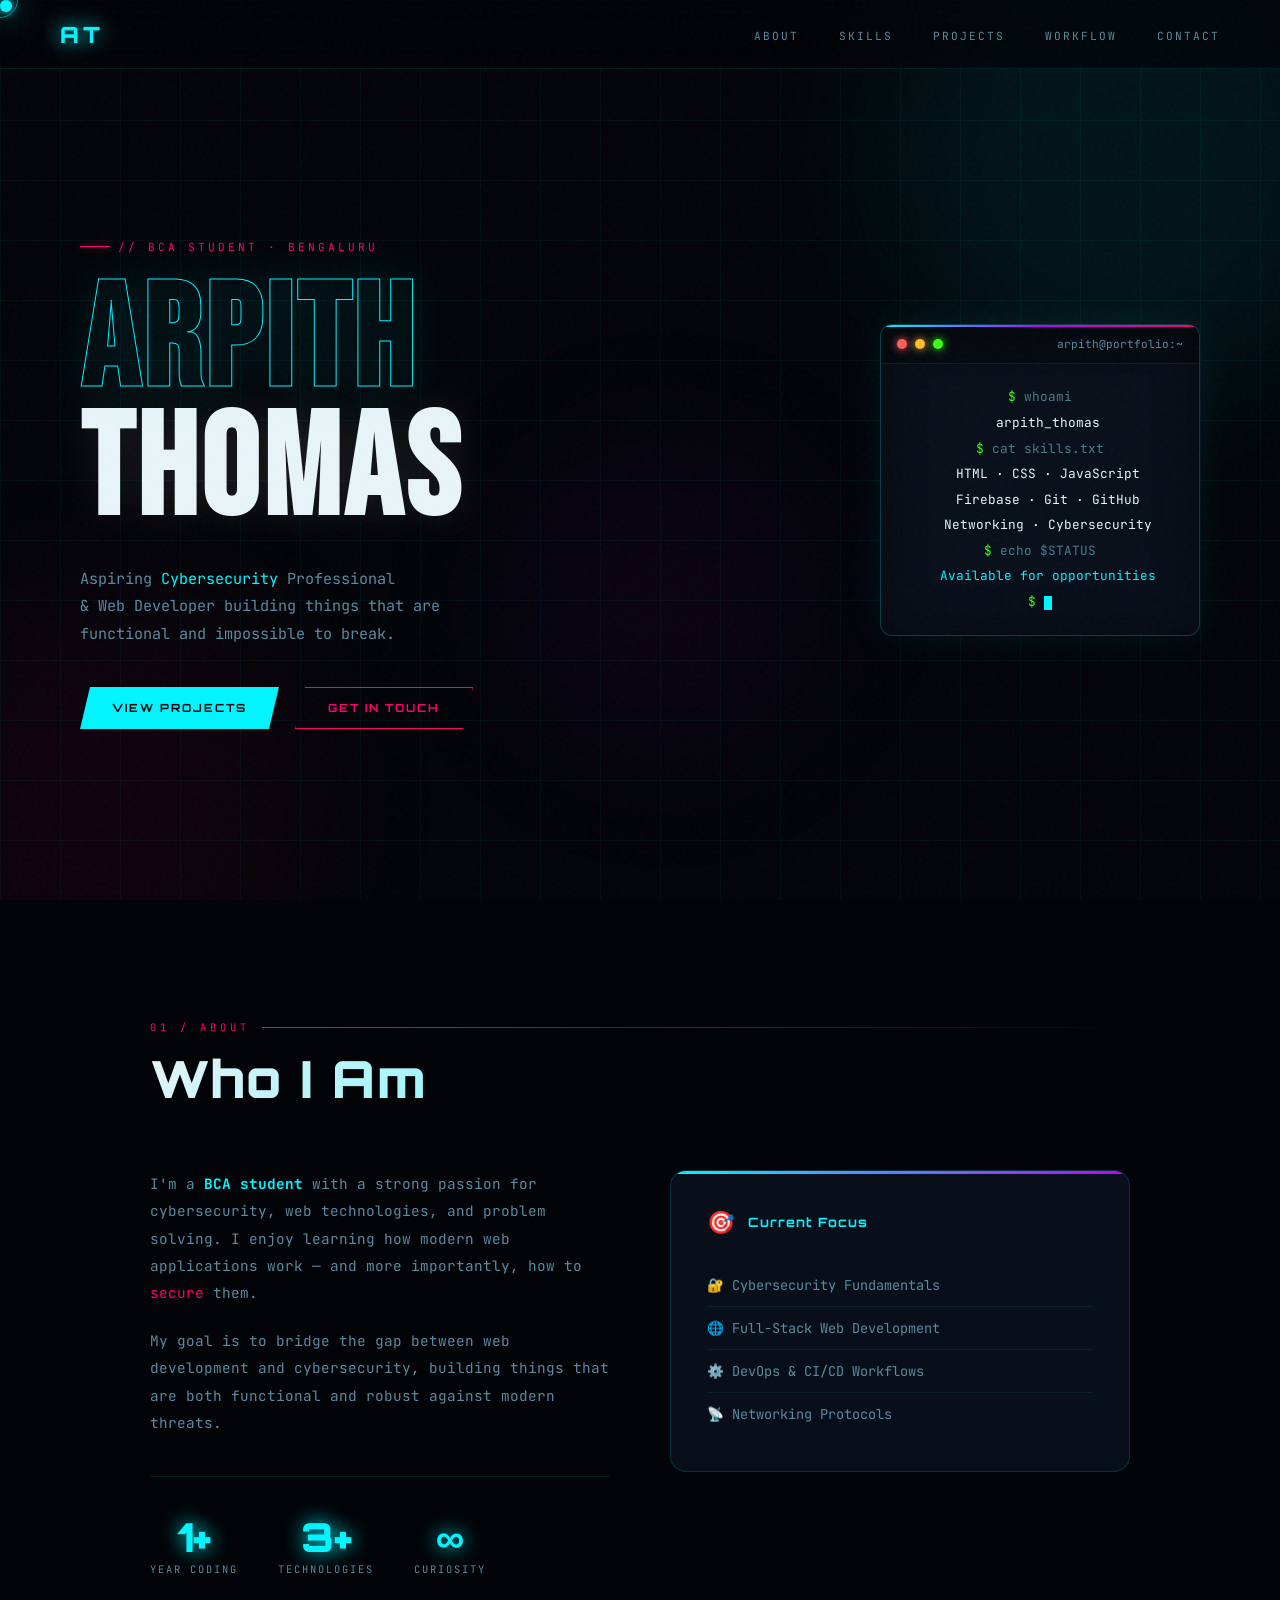
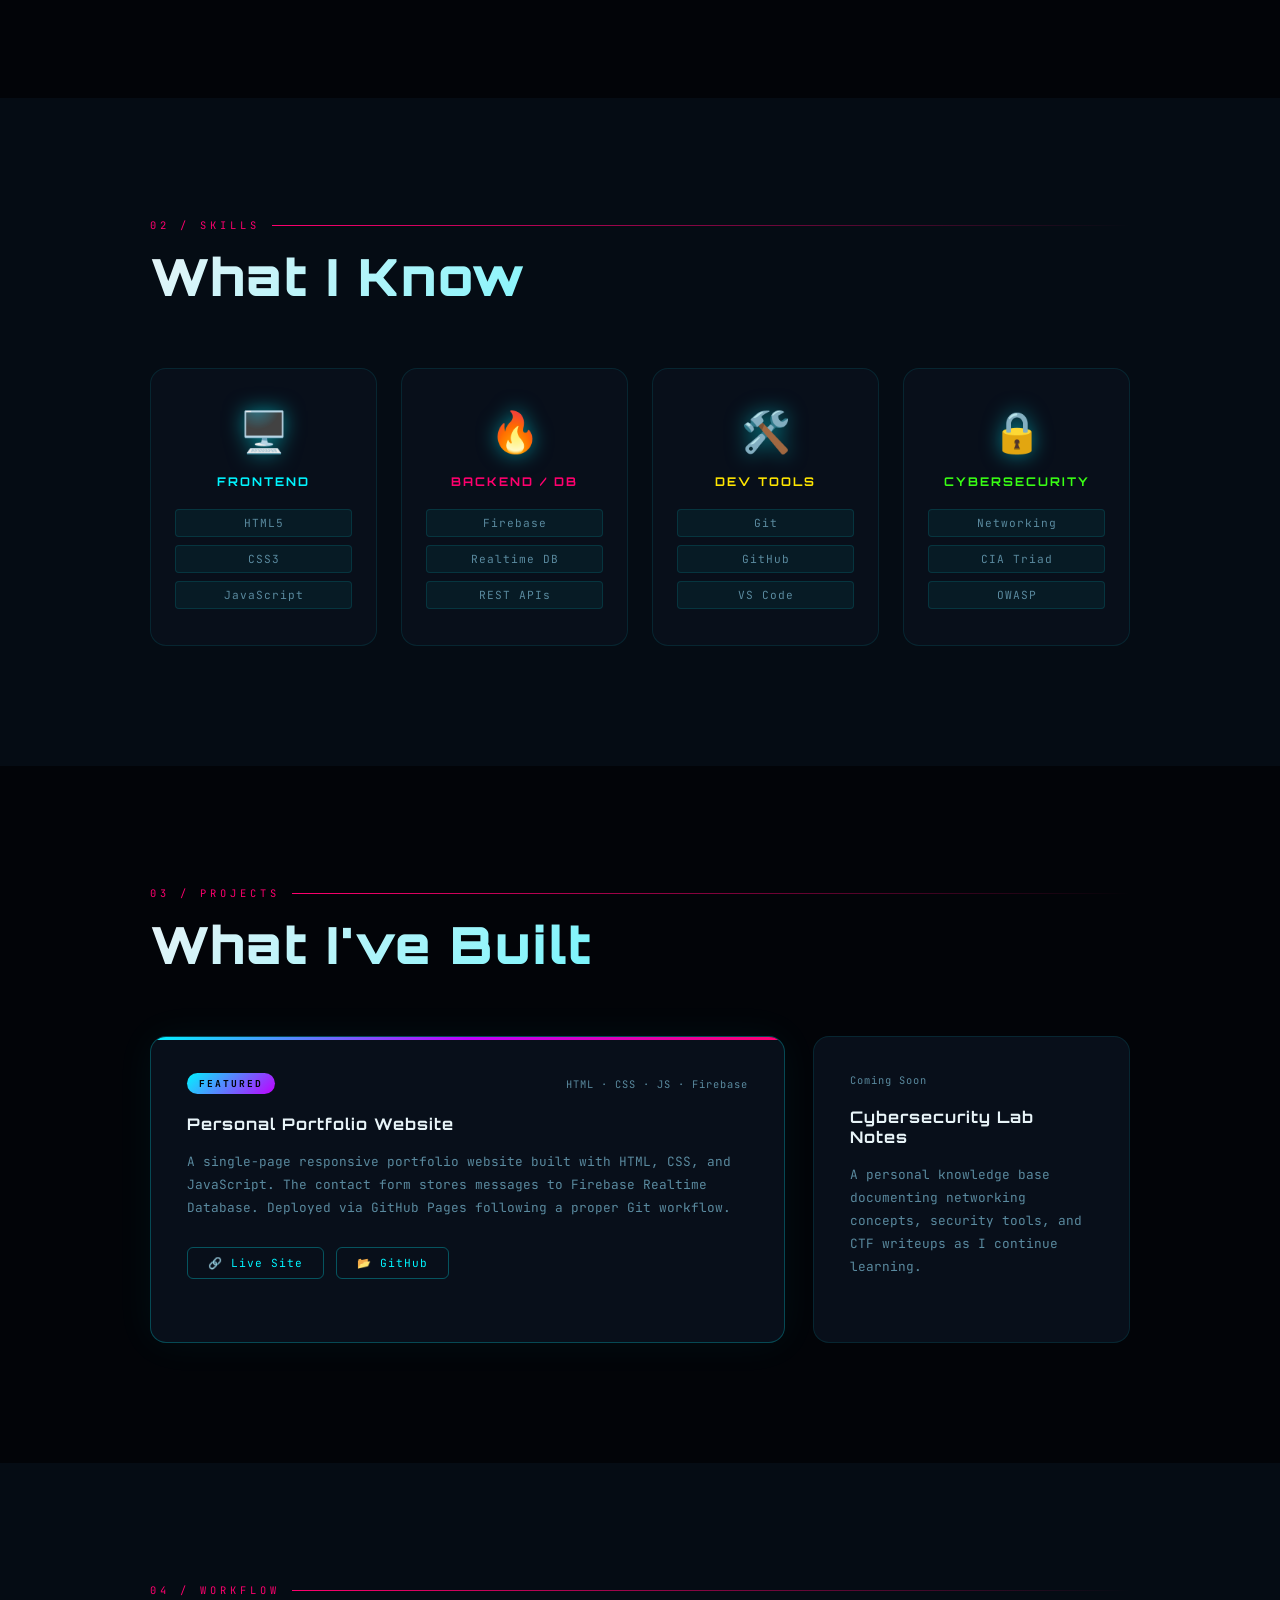
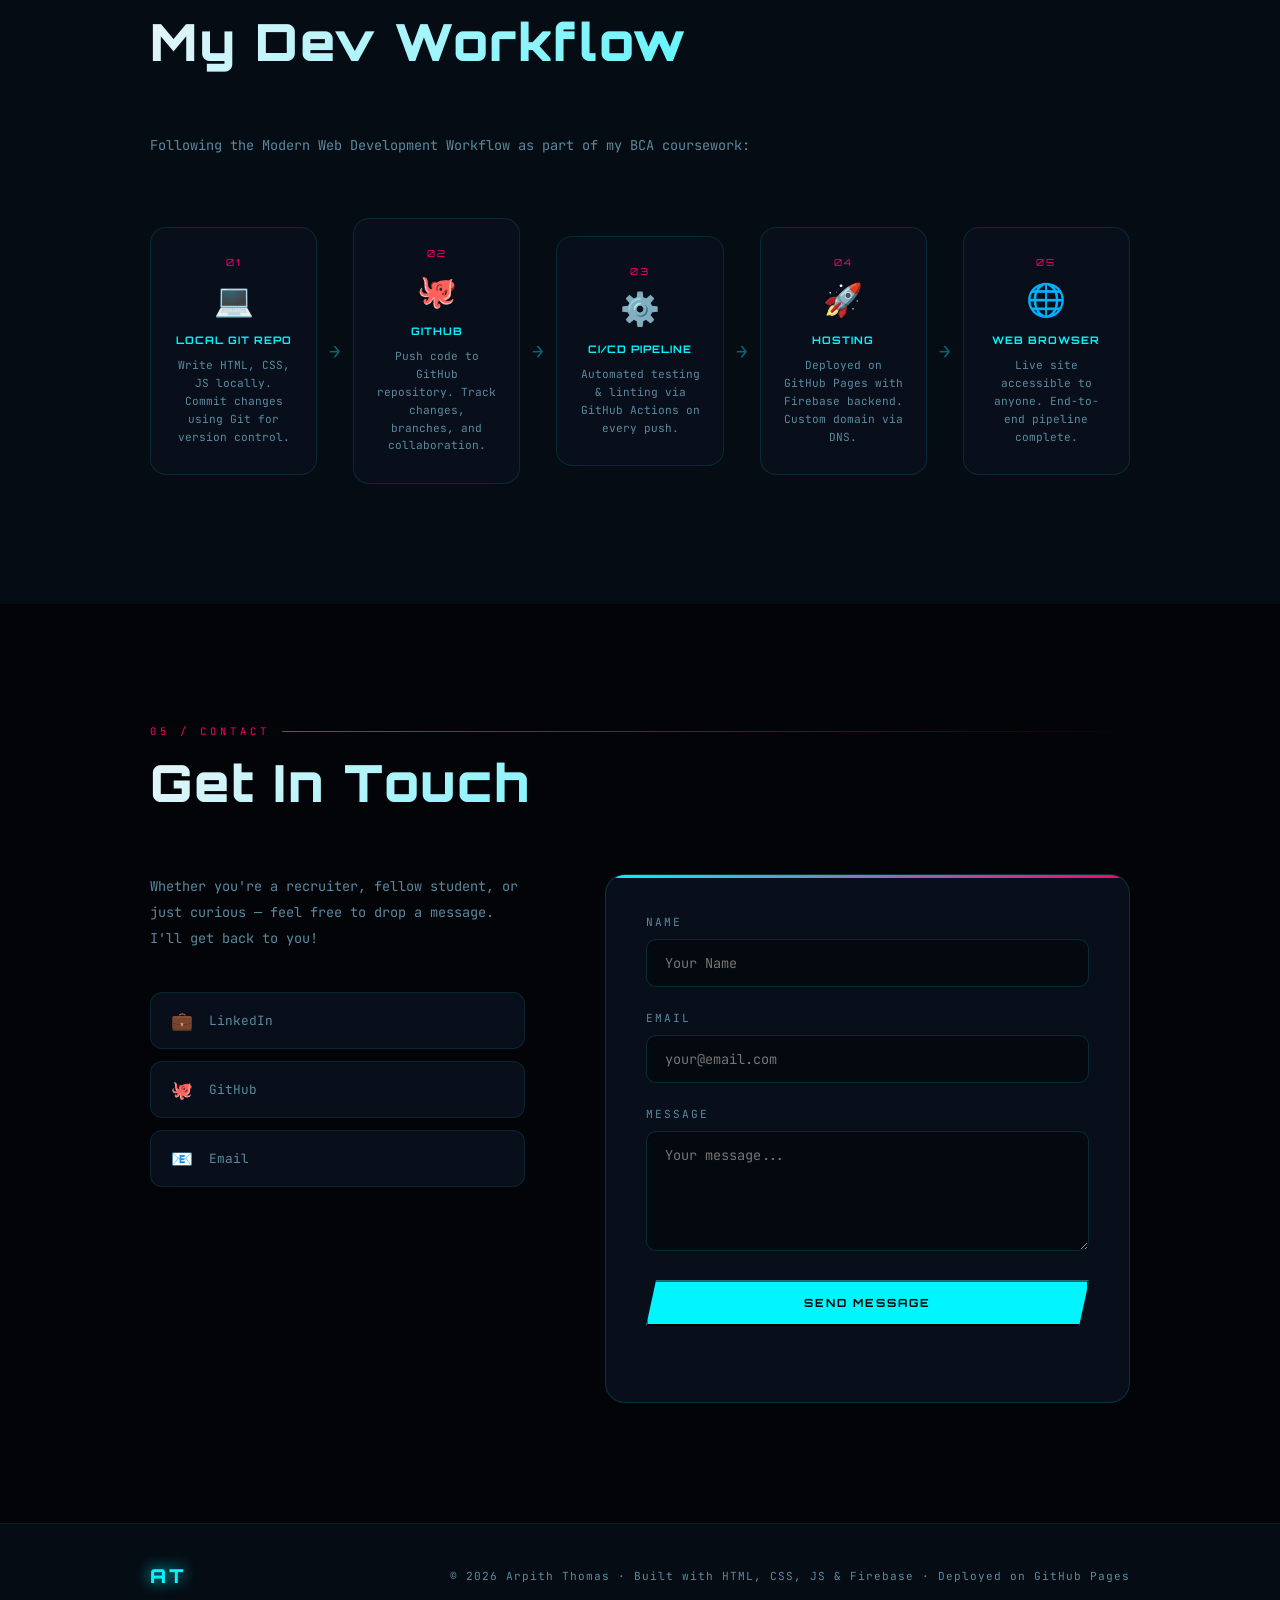
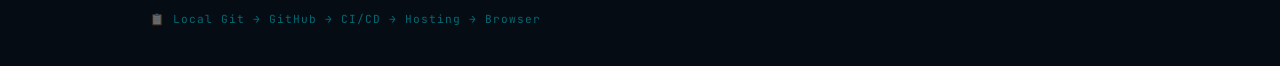
==== index.html @ f3c52343 "update" ====
<!DOCTYPE html>
<html lang="en">
<head>
  <title>Arpith Thomas | Cybersecurity & Web Dev</title>
  <meta charset="UTF-8">
  <meta name="viewport" content="width=device-width, initial-scale=1.0">
  <meta name="description" content="Arpith Thomas - BCA Student, Aspiring Cybersecurity Professional">
  <link rel="preconnect" href="https://fonts.googleapis.com">
  <link href="https://fonts.googleapis.com/css2?family=Orbitron:wght@400;700;900&family=JetBrains+Mono:wght@300;400;700&family=Bebas+Neue&display=swap" rel="stylesheet">
  <style>
    :root {
      --neon-cyan: #00f5ff;
      --neon-pink: #ff006e;
      --neon-green: #39ff14;
      --neon-purple: #bf00ff;
      --neon-yellow: #ffe600;
      --bg-void: #020408;
      --bg-deep: #050c14;
      --bg-card: #080f1a;
      --text-main: #e8f4f8;
      --text-dim: #5a8a9f;
    }

    *, *::before, *::after { margin: 0; padding: 0; box-sizing: border-box; }

    html { scroll-behavior: smooth; }

    body {
      background: var(--bg-void);
      color: var(--text-main);
      font-family: 'JetBrains Mono', monospace;
      overflow-x: hidden;
      cursor: none;
    }

    /* ── CUSTOM CURSOR ── */
    .cursor {
      position: fixed;
      width: 12px; height: 12px;
      background: var(--neon-cyan);
      border-radius: 50%;
      pointer-events: none;
      z-index: 9999;
      mix-blend-mode: screen;
      transition: transform 0.1s;
      box-shadow: 0 0 10px var(--neon-cyan), 0 0 30px var(--neon-cyan);
    }
    .cursor-ring {
      position: fixed;
      width: 36px; height: 36px;
      border: 1px solid var(--neon-cyan);
      border-radius: 50%;
      pointer-events: none;
      z-index: 9998;
      transition: all 0.15s ease;
      opacity: 0.5;
    }

    /* ── NOISE OVERLAY ── */
    body::before {
      content: '';
      position: fixed;
      inset: 0;
      background-image: url("data:image/svg+xml,%3Csvg viewBox='0 0 256 256' xmlns='http://www.w3.org/2000/svg'%3E%3Cfilter id='noise'%3E%3CfeTurbulence type='fractalNoise' baseFrequency='0.9' numOctaves='4' stitchTiles='stitch'/%3E%3C/filter%3E%3Crect width='100%25' height='100%25' filter='url(%23noise)' opacity='0.04'/%3E%3C/svg%3E");
      pointer-events: none;
      z-index: 9997;
      opacity: 0.6;
    }

    /* ── SCROLLBAR ── */
    ::-webkit-scrollbar { width: 4px; }
    ::-webkit-scrollbar-track { background: var(--bg-void); }
    ::-webkit-scrollbar-thumb { background: var(--neon-cyan); border-radius: 2px; }

    /* ── NAV ── */
    .nav {
      position: fixed;
      top: 0; left: 0; right: 0;
      z-index: 100;
      display: flex;
      justify-content: space-between;
      align-items: center;
      padding: 20px 60px;
      backdrop-filter: blur(20px);
      background: rgba(2, 4, 8, 0.7);
      border-bottom: 1px solid rgba(0, 245, 255, 0.1);
      animation: slideDown 0.8s ease forwards;
    }

    @keyframes slideDown {
      from { transform: translateY(-100%); opacity: 0; }
      to { transform: translateY(0); opacity: 1; }
    }

    .nav-logo {
      font-family: 'Orbitron', sans-serif;
      font-weight: 900;
      font-size: 1.4rem;
      color: var(--neon-cyan);
      text-shadow: 0 0 20px var(--neon-cyan);
      letter-spacing: 4px;
      position: relative;
    }
    .nav-logo::after {
      content: '';
      position: absolute;
      bottom: -4px; left: 0; right: 0;
      height: 2px;
      background: var(--neon-cyan);
      transform: scaleX(0);
      transition: transform 0.3s;
      box-shadow: 0 0 10px var(--neon-cyan);
    }
    .nav-logo:hover::after { transform: scaleX(1); }

    .nav-links {
      display: flex;
      list-style: none;
      gap: 40px;
    }

    .nav-links a {
      color: var(--text-dim);
      text-decoration: none;
      font-size: 0.7rem;
      letter-spacing: 2px;
      text-transform: uppercase;
      transition: all 0.3s;
      position: relative;
    }
    .nav-links a::before {
      content: '//';
      position: absolute;
      left: -18px;
      color: var(--neon-pink);
      opacity: 0;
      transition: opacity 0.3s;
    }
    .nav-links a:hover { color: var(--neon-cyan); text-shadow: 0 0 10px var(--neon-cyan); }
    .nav-links a:hover::before { opacity: 1; }

    /* ── HERO ── */
    .hero {
      min-height: 100vh;
      position: relative;
      display: flex;
      align-items: center;
      justify-content: center;
      overflow: hidden;
    }

    /* Animated grid background */
    .hero-grid {
      position: absolute;
      inset: 0;
      background-image:
        linear-gradient(rgba(0,245,255,0.04) 1px, transparent 1px),
        linear-gradient(90deg, rgba(0,245,255,0.04) 1px, transparent 1px);
      background-size: 60px 60px;
      animation: gridDrift 20s linear infinite;
    }
    @keyframes gridDrift {
      0% { transform: perspective(500px) rotateX(5deg) translateY(0); }
      100% { transform: perspective(500px) rotateX(5deg) translateY(60px); }
    }

    /* Floating orbs */
    .orb {
      position: absolute;
      border-radius: 50%;
      filter: blur(80px);
      animation: orbFloat 8s ease-in-out infinite;
      pointer-events: none;
    }
    .orb-1 { width: 500px; height: 500px; background: rgba(0,245,255,0.07); top: -100px; right: -100px; animation-delay: 0s; }
    .orb-2 { width: 400px; height: 400px; background: rgba(255,0,110,0.06); bottom: -100px; left: -100px; animation-delay: 3s; }
    .orb-3 { width: 300px; height: 300px; background: rgba(191,0,255,0.05); top: 50%; left: 40%; animation-delay: 5s; }

    @keyframes orbFloat {
      0%, 100% { transform: translateY(0) scale(1); }
      50% { transform: translateY(-30px) scale(1.05); }
    }

    .hero-content {
      position: relative;
      z-index: 2;
      text-align: center;
      padding: 120px 40px 60px;
      max-width: 1200px;
      width: 100%;
      margin: 0 auto;
      display: grid;
      grid-template-columns: 1fr auto;
      gap: 60px;
      align-items: center;
    }

    .hero-left { text-align: left; }

    .hero-tag {
      display: inline-flex;
      align-items: center;
      gap: 8px;
      font-size: 0.7rem;
      letter-spacing: 3px;
      color: var(--neon-pink);
      text-transform: uppercase;
      margin-bottom: 24px;
      animation: fadeInUp 0.8s 0.3s both;
    }
    .hero-tag::before {
      content: '';
      display: inline-block;
      width: 30px; height: 1px;
      background: var(--neon-pink);
      box-shadow: 0 0 8px var(--neon-pink);
    }

    .hero-title {
      font-family: 'Bebas Neue', sans-serif;
      font-size: clamp(4rem, 12vw, 9rem);
      line-height: 0.9;
      letter-spacing: 4px;
      margin-bottom: 28px;
      animation: fadeInUp 0.8s 0.5s both;
    }

    .hero-title .name-1 {
      display: block;
      color: transparent;
      -webkit-text-stroke: 1px var(--neon-cyan);
      filter: drop-shadow(0 0 20px var(--neon-cyan));
    }
    .hero-title .name-2 {
      display: block;
      color: var(--text-main);
      text-shadow: 0 0 40px rgba(255,255,255,0.1);
    }

    .hero-sub {
      font-size: 0.95rem;
      color: var(--text-dim);
      line-height: 1.8;
      max-width: 440px;
      margin-bottom: 40px;
      animation: fadeInUp 0.8s 0.7s both;
    }
    .hero-sub .accent { color: var(--neon-cyan); }

    .hero-cta {
      display: flex;
      gap: 16px;
      flex-wrap: wrap;
      animation: fadeInUp 0.8s 0.9s both;
    }

    .btn-primary {
      display: inline-block;
      padding: 14px 32px;
      background: var(--neon-cyan);
      color: var(--bg-void);
      font-family: 'Orbitron', sans-serif;
      font-size: 0.7rem;
      font-weight: 700;
      letter-spacing: 2px;
      text-transform: uppercase;
      text-decoration: none;
      clip-path: polygon(10px 0%, 100% 0%, calc(100% - 10px) 100%, 0% 100%);
      transition: all 0.3s;
      position: relative;
      overflow: hidden;
    }
    .btn-primary::before {
      content: '';
      position: absolute;
      inset: 0;
      background: white;
      opacity: 0;
      transition: opacity 0.3s;
    }
    .btn-primary:hover { box-shadow: 0 0 30px var(--neon-cyan); transform: translateY(-2px); }
    .btn-primary:hover::before { opacity: 0.1; }

    .btn-outline {
      display: inline-block;
      padding: 13px 32px;
      border: 1px solid var(--neon-pink);
      color: var(--neon-pink);
      font-family: 'Orbitron', sans-serif;
      font-size: 0.7rem;
      font-weight: 700;
      letter-spacing: 2px;
      text-transform: uppercase;
      text-decoration: none;
      clip-path: polygon(10px 0%, 100% 0%, calc(100% - 10px) 100%, 0% 100%);
      transition: all 0.3s;
    }
    .btn-outline:hover {
      background: var(--neon-pink);
      color: var(--bg-void);
      box-shadow: 0 0 30px var(--neon-pink);
      transform: translateY(-2px);
    }

    /* ── TERMINAL ── */
    .hero-terminal {
      background: var(--bg-card);
      border: 1px solid rgba(0,245,255,0.2);
      border-radius: 12px;
      width: 320px;
      flex-shrink: 0;
      box-shadow: 0 0 40px rgba(0,245,255,0.08), inset 0 0 40px rgba(0,0,0,0.5);
      animation: fadeInRight 0.8s 1s both;
      position: relative;
      overflow: hidden;
    }
    .hero-terminal::before {
      content: '';
      position: absolute;
      top: 0; left: 0; right: 0;
      height: 2px;
      background: linear-gradient(90deg, var(--neon-cyan), var(--neon-purple), var(--neon-pink));
      animation: scanline 3s linear infinite;
    }
    @keyframes scanline {
      0% { opacity: 1; }
      50% { opacity: 0.4; }
      100% { opacity: 1; }
    }

    .terminal-bar {
      display: flex;
      align-items: center;
      gap: 8px;
      padding: 12px 16px;
      background: rgba(0,0,0,0.3);
      border-bottom: 1px solid rgba(0,245,255,0.1);
    }
    .dot { width: 10px; height: 10px; border-radius: 50%; }
    .dot.r { background: #ff5f57; box-shadow: 0 0 8px #ff5f57; }
    .dot.y { background: #febc2e; box-shadow: 0 0 8px #febc2e; }
    .dot.g { background: var(--neon-green); box-shadow: 0 0 8px var(--neon-green); }
    .terminal-title { margin-left: auto; font-size: 0.7rem; color: var(--text-dim); }

    .terminal-body {
      padding: 20px;
      font-size: 0.8rem;
      line-height: 2;
    }
    .terminal-body p { color: #4a7a8a; }
    .terminal-body .out { color: var(--text-main); padding-left: 16px; }
    .terminal-body .prompt { color: var(--neon-green); }
    .terminal-body .c-accent { color: var(--neon-cyan); }
    .term-cursor {
      display: inline-block;
      width: 8px; height: 14px;
      background: var(--neon-cyan);
      animation: blink 1s step-end infinite;
      vertical-align: middle;
    }
    @keyframes blink { 0%,100%{opacity:1} 50%{opacity:0} }

    @keyframes fadeInUp {
      from { opacity: 0; transform: translateY(30px); }
      to { opacity: 1; transform: translateY(0); }
    }
    @keyframes fadeInRight {
      from { opacity: 0; transform: translateX(40px); }
      to { opacity: 1; transform: translateX(0); }
    }

    /* ── SECTIONS ── */
    .section {
      padding: 120px 0;
      position: relative;
    }
    .section.dark { background: var(--bg-deep); }

    .container {
      max-width: 1100px;
      margin: 0 auto;
      padding: 0 60px;
    }

    .section-label {
      font-size: 0.65rem;
      letter-spacing: 4px;
      color: var(--neon-pink);
      text-transform: uppercase;
      margin-bottom: 12px;
      display: flex;
      align-items: center;
      gap: 12px;
    }
    .section-label::after {
      content: '';
      flex: 1;
      height: 1px;
      background: linear-gradient(90deg, var(--neon-pink), transparent);
    }

    .section-title {
      font-family: 'Orbitron', sans-serif;
      font-size: clamp(2rem, 4vw, 3.5rem);
      font-weight: 900;
      letter-spacing: 2px;
      margin-bottom: 60px;
      background: linear-gradient(135deg, var(--text-main), var(--neon-cyan));
      -webkit-background-clip: text;
      -webkit-text-fill-color: transparent;
      background-clip: text;
    }

    /* ── ABOUT ── */
    .about-grid {
      display: grid;
      grid-template-columns: 1fr 1fr;
      gap: 60px;
      align-items: start;
    }

    .about-text p {
      color: var(--text-dim);
      line-height: 1.9;
      margin-bottom: 20px;
      font-size: 0.9rem;
    }
    .about-text strong { color: var(--neon-cyan); }
    .about-text em { color: var(--neon-pink); font-style: normal; }

    .about-stats {
      display: flex;
      gap: 40px;
      margin-top: 40px;
      padding-top: 40px;
      border-top: 1px solid rgba(0,245,255,0.1);
    }

    .stat { text-align: center; }
    .stat-num {
      display: block;
      font-family: 'Orbitron', sans-serif;
      font-size: 2.5rem;
      font-weight: 900;
      color: var(--neon-cyan);
      text-shadow: 0 0 20px var(--neon-cyan);
      line-height: 1;
    }
    .stat-label { font-size: 0.65rem; letter-spacing: 2px; color: var(--text-dim); text-transform: uppercase; margin-top: 6px; }

    .about-card {
      background: var(--bg-card);
      border: 1px solid rgba(0,245,255,0.15);
      border-radius: 16px;
      padding: 36px;
      position: relative;
      overflow: hidden;
      transition: border-color 0.3s, box-shadow 0.3s;
    }
    .about-card::before {
      content: '';
      position: absolute;
      top: 0; left: 0;
      width: 100%; height: 3px;
      background: linear-gradient(90deg, var(--neon-cyan), var(--neon-purple));
    }
    .about-card:hover {
      border-color: rgba(0,245,255,0.4);
      box-shadow: 0 0 40px rgba(0,245,255,0.08);
    }

    .card-header {
      display: flex;
      align-items: center;
      gap: 12px;
      font-family: 'Orbitron', sans-serif;
      font-size: 0.8rem;
      letter-spacing: 1px;
      color: var(--neon-cyan);
      margin-bottom: 28px;
    }
    .card-icon { font-size: 1.4rem; }

    .focus-list { list-style: none; }
    .focus-list li {
      padding: 12px 0;
      border-bottom: 1px solid rgba(0,245,255,0.07);
      font-size: 0.85rem;
      color: var(--text-dim);
      transition: color 0.3s, padding-left 0.3s;
      cursor: default;
    }
    .focus-list li:last-child { border: none; }
    .focus-list li:hover { color: var(--text-main); padding-left: 8px; }

    /* ── SKILLS ── */
    .skills-grid {
      display: grid;
      grid-template-columns: repeat(4, 1fr);
      gap: 24px;
    }

    .skill-card {
      background: var(--bg-card);
      border: 1px solid rgba(0,245,255,0.1);
      border-radius: 16px;
      padding: 36px 24px;
      text-align: center;
      position: relative;
      overflow: hidden;
      transition: all 0.4s cubic-bezier(0.23,1,0.32,1);
      cursor: default;
    }

    .skill-card::after {
      content: '';
      position: absolute;
      inset: 0;
      background: radial-gradient(circle at 50% 120%, rgba(0,245,255,0.1), transparent 70%);
      opacity: 0;
      transition: opacity 0.4s;
    }

    .skill-card:hover {
      transform: translateY(-8px);
      border-color: var(--neon-cyan);
      box-shadow: 0 20px 60px rgba(0,245,255,0.12), 0 0 0 1px rgba(0,245,255,0.2);
    }
    .skill-card:hover::after { opacity: 1; }

    .skill-card:nth-child(2):hover { border-color: var(--neon-pink); box-shadow: 0 20px 60px rgba(255,0,110,0.12); }
    .skill-card:nth-child(2)::after { background: radial-gradient(circle at 50% 120%, rgba(255,0,110,0.1), transparent 70%); }
    .skill-card:nth-child(3):hover { border-color: var(--neon-yellow); box-shadow: 0 20px 60px rgba(255,230,0,0.12); }
    .skill-card:nth-child(3)::after { background: radial-gradient(circle at 50% 120%, rgba(255,230,0,0.1), transparent 70%); }
    .skill-card:nth-child(4):hover { border-color: var(--neon-green); box-shadow: 0 20px 60px rgba(57,255,20,0.12); }
    .skill-card:nth-child(4)::after { background: radial-gradient(circle at 50% 120%, rgba(57,255,20,0.1), transparent 70%); }

    .skill-icon {
      font-size: 2.5rem;
      margin-bottom: 16px;
      display: block;
      filter: drop-shadow(0 0 10px rgba(0,245,255,0.5));
    }

    .skill-card h3 {
      font-family: 'Orbitron', sans-serif;
      font-size: 0.75rem;
      letter-spacing: 2px;
      color: var(--neon-cyan);
      text-transform: uppercase;
      margin-bottom: 20px;
    }
    .skill-card:nth-child(2) h3 { color: var(--neon-pink); }
    .skill-card:nth-child(3) h3 { color: var(--neon-yellow); }
    .skill-card:nth-child(4) h3 { color: var(--neon-green); }

    .skill-tags {
      display: flex;
      flex-direction: column;
      gap: 8px;
    }
    .skill-tags span {
      background: rgba(0,245,255,0.05);
      border: 1px solid rgba(0,245,255,0.12);
      padding: 6px 12px;
      border-radius: 4px;
      font-size: 0.7rem;
      color: var(--text-dim);
      letter-spacing: 1px;
      transition: all 0.3s;
    }
    .skill-card:hover .skill-tags span { border-color: rgba(0,245,255,0.3); color: var(--text-main); }

    /* ── PROJECTS ── */
    .projects-grid {
      display: grid;
      grid-template-columns: 2fr 1fr;
      gap: 28px;
    }

    .project-card {
      background: var(--bg-card);
      border: 1px solid rgba(0,245,255,0.1);
      border-radius: 16px;
      padding: 36px;
      position: relative;
      overflow: hidden;
      transition: all 0.4s;
    }
    .project-card.featured {
      border-color: rgba(0,245,255,0.25);
      box-shadow: 0 0 40px rgba(0,245,255,0.05);
    }
    .project-card.featured::before {
      content: '';
      position: absolute;
      top: 0; left: 0; right: 0;
      height: 3px;
      background: linear-gradient(90deg, var(--neon-cyan), var(--neon-purple), var(--neon-pink));
    }
    .project-card:hover {
      transform: translateY(-4px);
      border-color: rgba(0,245,255,0.4);
      box-shadow: 0 20px 60px rgba(0,0,0,0.4), 0 0 30px rgba(0,245,255,0.08);
    }

    .project-top {
      display: flex;
      justify-content: space-between;
      align-items: center;
      margin-bottom: 20px;
    }
    .project-badge {
      background: linear-gradient(135deg, var(--neon-cyan), var(--neon-purple));
      color: var(--bg-void);
      font-size: 0.6rem;
      font-weight: 700;
      letter-spacing: 2px;
      text-transform: uppercase;
      padding: 4px 12px;
      border-radius: 20px;
    }
    .project-tech {
      font-size: 0.65rem;
      color: var(--text-dim);
      letter-spacing: 1px;
    }

    .project-card h3 {
      font-family: 'Orbitron', sans-serif;
      font-size: 1rem;
      letter-spacing: 1px;
      color: var(--text-main);
      margin-bottom: 16px;
    }
    .project-card p {
      font-size: 0.8rem;
      color: var(--text-dim);
      line-height: 1.8;
      margin-bottom: 28px;
    }

    .project-links { display: flex; gap: 12px; }
    .proj-link {
      display: inline-block;
      padding: 8px 20px;
      border: 1px solid rgba(0,245,255,0.3);
      border-radius: 6px;
      font-size: 0.7rem;
      color: var(--neon-cyan);
      text-decoration: none;
      letter-spacing: 1px;
      transition: all 0.3s;
    }
    .proj-link:hover { background: rgba(0,245,255,0.1); box-shadow: 0 0 15px rgba(0,245,255,0.15); }

    /* ── WORKFLOW ── */
    .workflow-intro {
      color: var(--text-dim);
      font-size: 0.85rem;
      margin-bottom: 60px;
      line-height: 1.8;
    }

    .workflow-steps {
      display: grid;
      grid-template-columns: repeat(5, 1fr) repeat(4, auto);
      gap: 0;
      align-items: center;
      position: relative;
    }

    /* Simpler approach */
    .workflow-row {
      display: flex;
      align-items: center;
      gap: 0;
    }

    .wf-step {
      background: var(--bg-card);
      border: 1px solid rgba(0,245,255,0.12);
      border-radius: 16px;
      padding: 28px 20px;
      text-align: center;
      flex: 1;
      transition: all 0.4s;
      position: relative;
      overflow: hidden;
    }

    .wf-step::before {
      content: '';
      position: absolute;
      bottom: 0; left: 50%; transform: translateX(-50%);
      width: 60%; height: 2px;
      background: linear-gradient(90deg, transparent, var(--neon-cyan), transparent);
      opacity: 0;
      transition: opacity 0.4s;
    }

    .wf-step:hover {
      border-color: rgba(0,245,255,0.4);
      transform: translateY(-6px);
      box-shadow: 0 20px 40px rgba(0,0,0,0.4), 0 0 20px rgba(0,245,255,0.1);
    }
    .wf-step:hover::before { opacity: 1; }

    .wf-num {
      font-family: 'Orbitron', sans-serif;
      font-size: 0.6rem;
      letter-spacing: 2px;
      color: var(--neon-pink);
      margin-bottom: 10px;
    }
    .wf-icon { font-size: 2rem; margin-bottom: 12px; }
    .wf-step h4 {
      font-family: 'Orbitron', sans-serif;
      font-size: 0.65rem;
      letter-spacing: 1px;
      color: var(--neon-cyan);
      margin-bottom: 10px;
      text-transform: uppercase;
    }
    .wf-step p { font-size: 0.7rem; color: var(--text-dim); line-height: 1.6; }

    .wf-arrow {
      color: var(--neon-cyan);
      font-size: 1.2rem;
      opacity: 0.4;
      padding: 0 12px;
      flex-shrink: 0;
    }

    /* ── CONTACT ── */
    .contact-grid {
      display: grid;
      grid-template-columns: 1fr 1.4fr;
      gap: 80px;
      align-items: start;
    }

    .contact-info p {
      font-size: 0.85rem;
      color: var(--text-dim);
      line-height: 1.9;
      margin-bottom: 40px;
    }

    .contact-links { display: flex; flex-direction: column; gap: 12px; }
    .contact-item {
      display: flex;
      align-items: center;
      gap: 16px;
      padding: 16px 20px;
      background: var(--bg-card);
      border: 1px solid rgba(0,245,255,0.1);
      border-radius: 12px;
      text-decoration: none;
      color: var(--text-dim);
      font-size: 0.8rem;
      transition: all 0.3s;
    }
    .contact-item:hover {
      border-color: var(--neon-cyan);
      color: var(--neon-cyan);
      box-shadow: 0 0 20px rgba(0,245,255,0.08);
      transform: translateX(6px);
    }
    .c-icon { font-size: 1.1rem; }

    .contact-form {
      background: var(--bg-card);
      border: 1px solid rgba(0,245,255,0.15);
      border-radius: 20px;
      padding: 40px;
      position: relative;
      overflow: hidden;
    }
    .contact-form::before {
      content: '';
      position: absolute;
      top: 0; left: 0; right: 0;
      height: 3px;
      background: linear-gradient(90deg, var(--neon-cyan), var(--neon-pink));
    }

    .form-group { margin-bottom: 24px; }
    .form-group label {
      display: block;
      font-size: 0.7rem;
      letter-spacing: 2px;
      color: var(--text-dim);
      text-transform: uppercase;
      margin-bottom: 10px;
    }
    .form-group input, .form-group textarea {
      width: 100%;
      padding: 14px 18px;
      background: rgba(0,0,0,0.4);
      border: 1px solid rgba(0,245,255,0.15);
      border-radius: 10px;
      color: var(--text-main);
      font-family: 'JetBrains Mono', monospace;
      font-size: 0.85rem;
      outline: none;
      transition: all 0.3s;
    }
    .form-group input:focus, .form-group textarea:focus {
      border-color: var(--neon-cyan);
      box-shadow: 0 0 20px rgba(0,245,255,0.1);
    }
    .form-group textarea { resize: vertical; min-height: 120px; }

    .full-width { width: 100%; }

    .form-status {
      margin-top: 16px;
      font-size: 0.8rem;
      text-align: center;
      color: var(--neon-green);
      min-height: 20px;
    }

    /* ── FOOTER ── */
    .footer {
      background: var(--bg-deep);
      border-top: 1px solid rgba(0,245,255,0.08);
      padding: 40px 0;
    }
    .footer-inner {
      display: flex;
      align-items: center;
      gap: 24px;
      flex-wrap: wrap;
    }
    .footer-logo {
      font-family: 'Orbitron', sans-serif;
      font-size: 1.2rem;
      font-weight: 900;
      color: var(--neon-cyan);
      text-shadow: 0 0 15px var(--neon-cyan);
      letter-spacing: 3px;
      margin-right: auto;
    }
    .footer p {
      font-size: 0.7rem;
      color: var(--text-dim);
      letter-spacing: 1px;
    }
    .footer-workflow {
      color: rgba(0,245,255,0.4) !important;
    }

    /* ── SCROLL REVEAL ── */
    .reveal {
      opacity: 0;
      transform: translateY(30px);
      transition: opacity 0.7s ease, transform 0.7s ease;
    }
    .reveal.visible {
      opacity: 1;
      transform: translateY(0);
    }

    /* ── GLITCH ANIMATION for title ── */
    @keyframes glitch {
      0%,100% { clip-path: inset(0 0 95% 0); transform: translate(-2px, 0); }
      20% { clip-path: inset(30% 0 50% 0); transform: translate(2px, 0); }
      40% { clip-path: inset(50% 0 30% 0); transform: translate(-1px, 0); }
      60% { clip-path: inset(80% 0 5% 0); transform: translate(1px, 0); }
      80% { clip-path: inset(10% 0 80% 0); transform: translate(-2px, 0); }
    }

    /* ── RESPONSIVE ── */
    @media (max-width: 900px) {
      .nav { padding: 16px 24px; }
      .nav-links { gap: 20px; }
      .hero-content { grid-template-columns: 1fr; text-align: center; }
      .hero-left { text-align: center; }
      .hero-terminal { width: 100%; max-width: 360px; margin: 0 auto; }
      .hero-sub { margin: 0 auto 40px; }
      .hero-cta { justify-content: center; }
      .container { padding: 0 24px; }
      .about-grid, .contact-grid { grid-template-columns: 1fr; gap: 40px; }
      .skills-grid { grid-template-columns: repeat(2, 1fr); }
      .projects-grid { grid-template-columns: 1fr; }
      .workflow-row { flex-wrap: wrap; justify-content: center; gap: 16px; }
      .wf-arrow { display: none; }
    }
  </style>
</head>
<body>

  <!-- Custom Cursor -->
  <div class="cursor" id="cursor"></div>
  <div class="cursor-ring" id="cursorRing"></div>

  <!-- NAV -->
  <nav class="nav">
    <div class="nav-logo">AT</div>
    <ul class="nav-links">
      <li><a href="#about">About</a></li>
      <li><a href="#skills">Skills</a></li>
      <li><a href="#projects">Projects</a></li>
      <li><a href="#workflow">Workflow</a></li>
      <li><a href="#contact">Contact</a></li>
    </ul>
  </nav>

  <!-- HERO -->
  <section class="hero" id="home">
    <div class="hero-grid"></div>
    <div class="orb orb-1"></div>
    <div class="orb orb-2"></div>
    <div class="orb orb-3"></div>

    <div class="hero-content">
      <div class="hero-left">
        <p class="hero-tag">// BCA Student · Bengaluru</p>
        <h1 class="hero-title">
          <span class="name-1">Arpith</span>
          <span class="name-2">Thomas</span>
        </h1>
        <p class="hero-sub">
          Aspiring <span class="accent">Cybersecurity</span> Professional<br>
          & Web Developer building things that are<br>functional and impossible to break.
        </p>
        <div class="hero-cta">
          <a href="#projects" class="btn-primary">View Projects</a>
          <a href="#contact" class="btn-outline">Get In Touch</a>
        </div>
      </div>

      <div class="hero-terminal">
        <div class="terminal-bar">
          <span class="dot r"></span>
          <span class="dot y"></span>
          <span class="dot g"></span>
          <span class="terminal-title">arpith@portfolio:~</span>
        </div>
        <div class="terminal-body" id="termBody">
          <p><span class="prompt">$ </span>whoami</p>
          <p class="out">arpith_thomas</p>
          <p><span class="prompt">$ </span>cat skills.txt</p>
          <p class="out">HTML · CSS · JavaScript</p>
          <p class="out">Firebase · Git · GitHub</p>
          <p class="out">Networking · Cybersecurity</p>
          <p><span class="prompt">$ </span>echo $STATUS</p>
          <p class="out c-accent" style="color:var(--neon-cyan)">Available for opportunities</p>
          <p><span class="prompt">$ </span><span class="term-cursor"></span></p>
        </div>
      </div>
    </div>
  </section>

  <!-- ABOUT -->
  <section class="section" id="about">
    <div class="container">
      <div class="section-label">01 / About</div>
      <h2 class="section-title reveal">Who I Am</h2>
      <div class="about-grid reveal">
        <div class="about-text">
          <p>I'm a <strong>BCA student</strong> with a strong passion for cybersecurity, web technologies, and problem solving. I enjoy learning how modern web applications work — and more importantly, how to <em>secure</em> them.</p>
          <p>My goal is to bridge the gap between web development and cybersecurity, building things that are both functional and robust against modern threats.</p>
          <div class="about-stats">
            <div class="stat">
              <span class="stat-num" data-target="1">0</span>
              <span class="stat-label">Year Coding</span>
            </div>
            <div class="stat">
              <span class="stat-num" data-target="3">0</span>
              <span class="stat-label">Technologies</span>
            </div>
            <div class="stat">
              <span class="stat-num">∞</span>
              <span class="stat-label">Curiosity</span>
            </div>
          </div>
        </div>
        <div class="about-card">
          <div class="card-header">
            <span class="card-icon">🎯</span>
            <strong>Current Focus</strong>
          </div>
          <ul class="focus-list">
            <li>🔐 Cybersecurity Fundamentals</li>
            <li>🌐 Full-Stack Web Development</li>
            <li>⚙️ DevOps & CI/CD Workflows</li>
            <li>📡 Networking Protocols</li>
          </ul>
        </div>
      </div>
    </div>
  </section>

  <!-- SKILLS -->
  <section class="section dark" id="skills">
    <div class="container">
      <div class="section-label">02 / Skills</div>
      <h2 class="section-title reveal">What I Know</h2>
      <div class="skills-grid">
        <div class="skill-card reveal" style="transition-delay:0.1s">
          <div class="skill-icon">🖥️</div>
          <h3>Frontend</h3>
          <div class="skill-tags">
            <span>HTML5</span><span>CSS3</span><span>JavaScript</span>
          </div>
        </div>
        <div class="skill-card reveal" style="transition-delay:0.2s">
          <div class="skill-icon">🔥</div>
          <h3>Backend / DB</h3>
          <div class="skill-tags">
            <span>Firebase</span><span>Realtime DB</span><span>REST APIs</span>
          </div>
        </div>
        <div class="skill-card reveal" style="transition-delay:0.3s">
          <div class="skill-icon">🛠️</div>
          <h3>Dev Tools</h3>
          <div class="skill-tags">
            <span>Git</span><span>GitHub</span><span>VS Code</span>
          </div>
        </div>
        <div class="skill-card reveal" style="transition-delay:0.4s">
          <div class="skill-icon">🔒</div>
          <h3>Cybersecurity</h3>
          <div class="skill-tags">
            <span>Networking</span><span>CIA Triad</span><span>OWASP</span>
          </div>
        </div>
      </div>
    </div>
  </section>

  <!-- PROJECTS -->
  <section class="section" id="projects">
    <div class="container">
      <div class="section-label">03 / Projects</div>
      <h2 class="section-title reveal">What I've Built</h2>
      <div class="projects-grid">
        <div class="project-card featured reveal">
          <div class="project-top">
            <span class="project-badge">Featured</span>
            <span class="project-tech">HTML · CSS · JS · Firebase</span>
          </div>
          <h3>Personal Portfolio Website</h3>
          <p>A single-page responsive portfolio website built with HTML, CSS, and JavaScript. The contact form stores messages to Firebase Realtime Database. Deployed via GitHub Pages following a proper Git workflow.</p>
          <div class="project-links">
            <a href="#" class="proj-link">🔗 Live Site</a>
            <a href="#" class="proj-link">📂 GitHub</a>
          </div>
        </div>
        <div class="project-card reveal" style="transition-delay:0.2s">
          <div class="project-top">
            <span class="project-tech">Coming Soon</span>
          </div>
          <h3>Cybersecurity Lab Notes</h3>
          <p>A personal knowledge base documenting networking concepts, security tools, and CTF writeups as I continue learning.</p>
        </div>
      </div>
    </div>
  </section>

  <!-- WORKFLOW -->
  <section class="section dark" id="workflow">
    <div class="container">
      <div class="section-label">04 / Workflow</div>
      <h2 class="section-title reveal">My Dev Workflow</h2>
      <p class="workflow-intro reveal">Following the Modern Web Development Workflow as part of my BCA coursework:</p>
      <div class="workflow-row reveal">
        <div class="wf-step">
          <div class="wf-num">01</div>
          <div class="wf-icon">💻</div>
          <h4>Local Git Repo</h4>
          <p>Write HTML, CSS, JS locally. Commit changes using Git for version control.</p>
        </div>
        <div class="wf-arrow">→</div>
        <div class="wf-step">
          <div class="wf-num">02</div>
          <div class="wf-icon">🐙</div>
          <h4>GitHub</h4>
          <p>Push code to GitHub repository. Track changes, branches, and collaboration.</p>
        </div>
        <div class="wf-arrow">→</div>
        <div class="wf-step">
          <div class="wf-num">03</div>
          <div class="wf-icon">⚙️</div>
          <h4>CI/CD Pipeline</h4>
          <p>Automated testing & linting via GitHub Actions on every push.</p>
        </div>
        <div class="wf-arrow">→</div>
        <div class="wf-step">
          <div class="wf-num">04</div>
          <div class="wf-icon">🚀</div>
          <h4>Hosting</h4>
          <p>Deployed on GitHub Pages with Firebase backend. Custom domain via DNS.</p>
        </div>
        <div class="wf-arrow">→</div>
        <div class="wf-step">
          <div class="wf-num">05</div>
          <div class="wf-icon">🌐</div>
          <h4>Web Browser</h4>
          <p>Live site accessible to anyone. End-to-end pipeline complete.</p>
        </div>
      </div>
    </div>
  </section>

  <!-- CONTACT -->
  <section class="section" id="contact">
    <div class="container">
      <div class="section-label">05 / Contact</div>
      <h2 class="section-title reveal">Get In Touch</h2>
      <div class="contact-grid">
        <div class="contact-info reveal">
          <p>Whether you're a recruiter, fellow student, or just curious — feel free to drop a message. I'll get back to you!</p>
          <div class="contact-links">
            <a href="#" class="contact-item">
              <span class="c-icon">💼</span> LinkedIn
            </a>
            <a href="#" class="contact-item">
              <span class="c-icon">🐙</span> GitHub
            </a>
            <a href="mailto:arpith@email.com" class="contact-item">
              <span class="c-icon">📧</span> Email
            </a>
          </div>
        </div>
        <form id="contactForm" class="contact-form reveal" style="transition-delay:0.2s" novalidate>
          <div class="form-group">
            <label for="name">Name</label>
            <input type="text" id="name" placeholder="Your Name" required>
          </div>
          <div class="form-group">
            <label for="email">Email</label>
            <input type="email" id="email" placeholder="your@email.com" required>
          </div>
          <div class="form-group">
            <label for="message">Message</label>
            <textarea id="message" placeholder="Your message..." rows="4" required></textarea>
          </div>
          <button type="submit" class="btn-primary full-width" id="submitBtn">
            <span id="btnText">Send Message</span>
          </button>
          <p id="formStatus" class="form-status"></p>
        </form>
      </div>
    </div>
  </section>

  <!-- FOOTER -->
  <footer class="footer">
    <div class="container footer-inner">
      <span class="footer-logo">AT</span>
      <p>© 2026 Arpith Thomas · Built with HTML, CSS, JS & Firebase · Deployed on GitHub Pages</p>
      <p class="footer-workflow">📋 Local Git → GitHub → CI/CD → Hosting → Browser</p>
    </div>
  </footer>

  <script>
    // ── Custom Cursor ──
    const cursor = document.getElementById('cursor');
    const ring = document.getElementById('cursorRing');
    let mx = 0, my = 0, rx = 0, ry = 0;

    document.addEventListener('mousemove', e => {
      mx = e.clientX; my = e.clientY;
      cursor.style.left = mx - 6 + 'px';
      cursor.style.top = my - 6 + 'px';
    });

    function animRing() {
      rx += (mx - rx) * 0.12;
      ry += (my - ry) * 0.12;
      ring.style.left = rx - 18 + 'px';
      ring.style.top = ry - 18 + 'px';
      requestAnimationFrame(animRing);
    }
    animRing();

    document.querySelectorAll('a, button').forEach(el => {
      el.addEventListener('mouseenter', () => {
        cursor.style.transform = 'scale(2)';
        ring.style.transform = 'scale(1.5)';
        ring.style.borderColor = 'var(--neon-pink)';
      });
      el.addEventListener('mouseleave', () => {
        cursor.style.transform = 'scale(1)';
        ring.style.transform = 'scale(1)';
        ring.style.borderColor = 'var(--neon-cyan)';
      });
    });

    // ── Scroll Reveal ──
    const observer = new IntersectionObserver(entries => {
      entries.forEach(e => {
        if (e.isIntersecting) e.target.classList.add('visible');
      });
    }, { threshold: 0.1 });

    document.querySelectorAll('.reveal').forEach(el => observer.observe(el));

    // ── Counter animation ──
    document.querySelectorAll('[data-target]').forEach(el => {
      const target = parseInt(el.dataset.target);
      const obs = new IntersectionObserver(entries => {
        if (entries[0].isIntersecting) {
          let count = 0;
          const step = () => {
            count++;
            el.textContent = count + '+';
            if (count < target) setTimeout(step, 120);
          };
          step();
          obs.disconnect();
        }
      });
      obs.observe(el);
    });

    // ── Active nav highlight ──
    const sections = document.querySelectorAll('section[id]');
    const navLinks = document.querySelectorAll('.nav-links a');

    window.addEventListener('scroll', () => {
      let current = '';
      sections.forEach(s => {
        if (window.scrollY >= s.offsetTop - 200) current = s.getAttribute('id');
      });
      navLinks.forEach(a => {
        a.style.color = a.getAttribute('href') === '#' + current ? 'var(--neon-cyan)' : '';
      });
    });
  </script>

  <script type="module" src="script.js"></script>
</body>
</html>
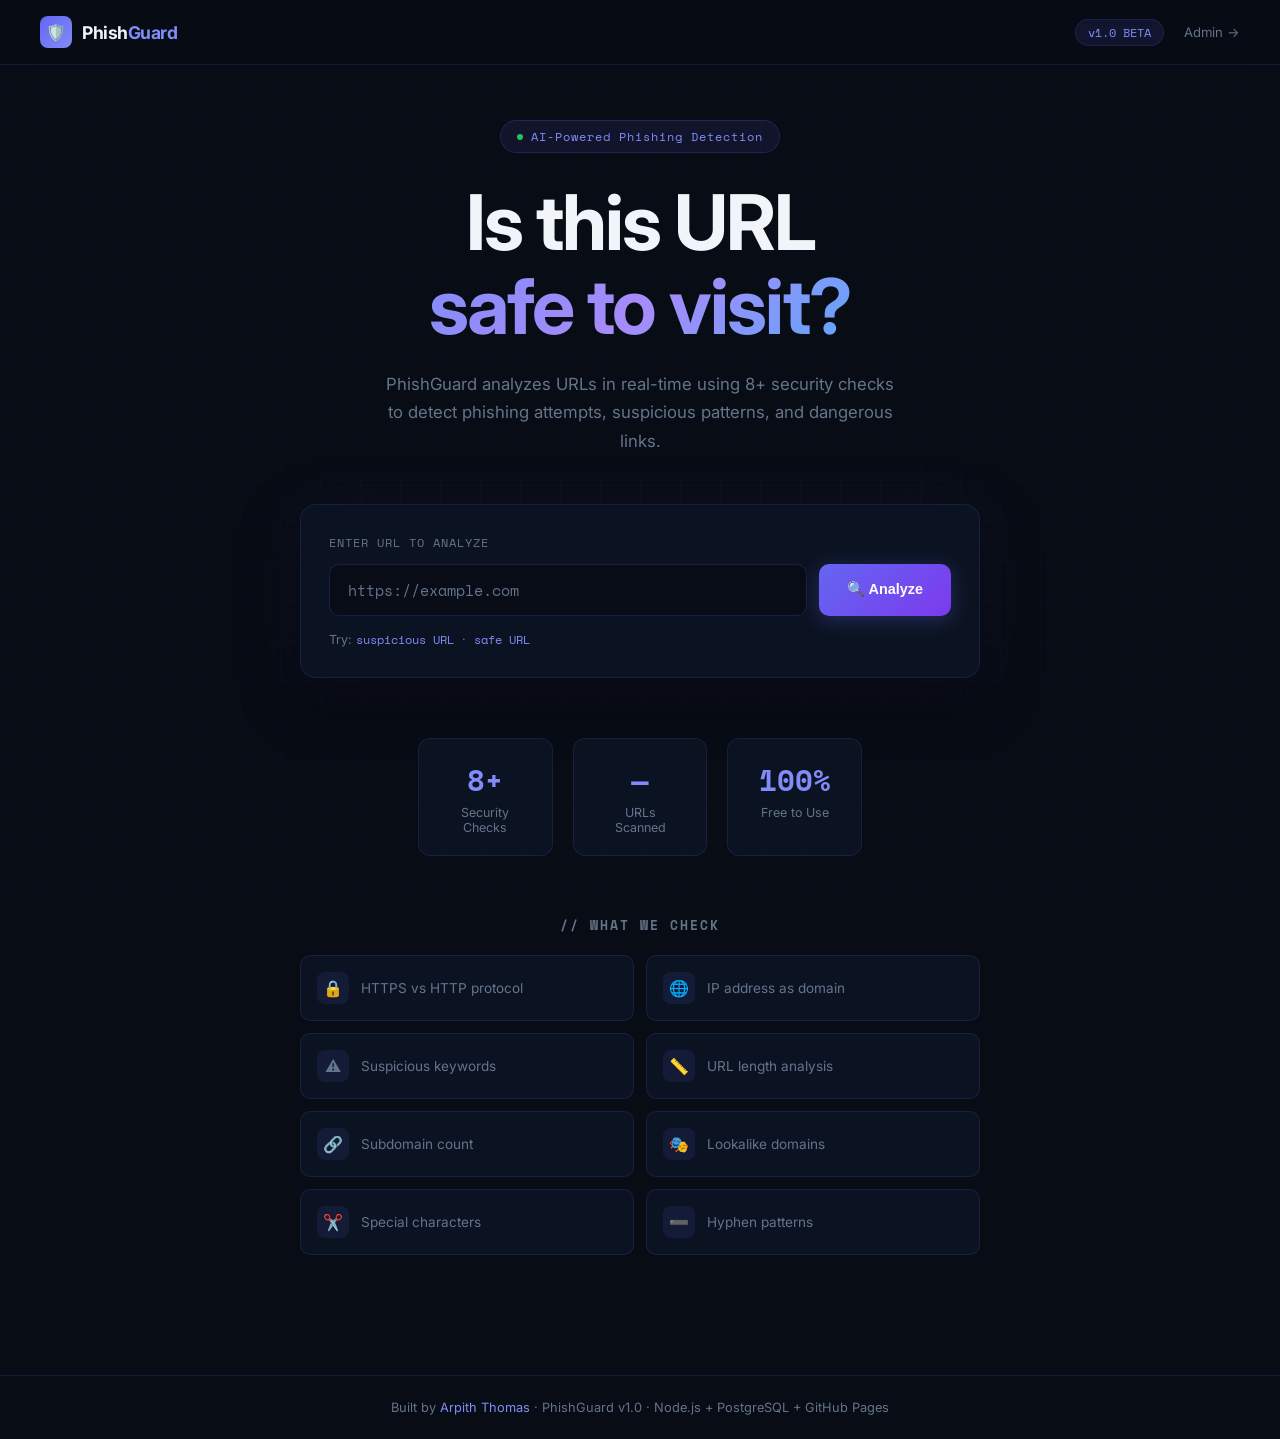
==== commit 1dfd1614: "updated phising site detector" ====
--- a/index.html
+++ b/index.html
@@ -1,1238 +1,799 @@
 <!DOCTYPE html>
 <html lang="en">
 <head>
-  <title>Arpith Thomas | Cybersecurity & Web Dev</title>
-  <meta charset="UTF-8">
-  <meta name="viewport" content="width=device-width, initial-scale=1.0">
-  <meta name="description" content="Arpith Thomas - BCA Student, Aspiring Cybersecurity Professional">
+  <meta charset="UTF-8" />
+  <meta name="viewport" content="width=device-width, initial-scale=1.0"/>
+  <title>PhishGuard — URL Phishing Detector</title>
   <link rel="preconnect" href="https://fonts.googleapis.com">
-  <link href="https://fonts.googleapis.com/css2?family=Orbitron:wght@400;700;900&family=JetBrains+Mono:wght@300;400;700&family=Bebas+Neue&display=swap" rel="stylesheet">
+  <link href="https://fonts.googleapis.com/css2?family=Inter:wght@300;400;500;600;700&family=Space+Mono:wght@400;700&display=swap" rel="stylesheet">
   <style>
     :root {
-      --neon-cyan: #00f5ff;
-      --neon-pink: #ff006e;
-      --neon-green: #39ff14;
-      --neon-purple: #bf00ff;
-      --neon-yellow: #ffe600;
-      --bg-void: #020408;
-      --bg-deep: #050c14;
-      --bg-card: #080f1a;
-      --text-main: #e8f4f8;
-      --text-dim: #5a8a9f;
-    }
-
-    *, *::before, *::after { margin: 0; padding: 0; box-sizing: border-box; }
-
+      --bg: #080c14;
+      --bg2: #0d1424;
+      --bg3: #111827;
+      --accent: #6366f1;
+      --accent2: #818cf8;
+      --green: #22c55e;
+      --yellow: #eab308;
+      --orange: #f97316;
+      --red: #ef4444;
+      --text: #f1f5f9;
+      --muted: #64748b;
+      --border: rgba(99,102,241,0.15);
+      --card: rgba(13,20,36,0.9);
+    }
+
+    * { margin: 0; padding: 0; box-sizing: border-box; }
     html { scroll-behavior: smooth; }
 
     body {
-      background: var(--bg-void);
-      color: var(--text-main);
-      font-family: 'JetBrains Mono', monospace;
+      background: var(--bg);
+      color: var(--text);
+      font-family: 'Inter', sans-serif;
+      min-height: 100vh;
       overflow-x: hidden;
-      cursor: none;
-    }
-
-    /* ── CUSTOM CURSOR ── */
-    .cursor {
-      position: fixed;
-      width: 12px; height: 12px;
-      background: var(--neon-cyan);
-      border-radius: 50%;
-      pointer-events: none;
-      z-index: 9999;
-      mix-blend-mode: screen;
-      transition: transform 0.1s;
-      box-shadow: 0 0 10px var(--neon-cyan), 0 0 30px var(--neon-cyan);
-    }
-    .cursor-ring {
-      position: fixed;
-      width: 36px; height: 36px;
-      border: 1px solid var(--neon-cyan);
-      border-radius: 50%;
-      pointer-events: none;
-      z-index: 9998;
-      transition: all 0.15s ease;
-      opacity: 0.5;
-    }
-
-    /* ── NOISE OVERLAY ── */
+    }
+
+    /* Background grid */
     body::before {
       content: '';
       position: fixed;
       inset: 0;
-      background-image: url("data:image/svg+xml,%3Csvg viewBox='0 0 256 256' xmlns='http://www.w3.org/2000/svg'%3E%3Cfilter id='noise'%3E%3CfeTurbulence type='fractalNoise' baseFrequency='0.9' numOctaves='4' stitchTiles='stitch'/%3E%3C/filter%3E%3Crect width='100%25' height='100%25' filter='url(%23noise)' opacity='0.04'/%3E%3C/svg%3E");
+      background-image:
+        linear-gradient(rgba(99,102,241,0.03) 1px, transparent 1px),
+        linear-gradient(90deg, rgba(99,102,241,0.03) 1px, transparent 1px);
+      background-size: 40px 40px;
       pointer-events: none;
-      z-index: 9997;
-      opacity: 0.6;
-    }
-
-    /* ── SCROLLBAR ── */
-    ::-webkit-scrollbar { width: 4px; }
-    ::-webkit-scrollbar-track { background: var(--bg-void); }
-    ::-webkit-scrollbar-thumb { background: var(--neon-cyan); border-radius: 2px; }
+      z-index: 0;
+    }
 
     /* ── NAV ── */
-    .nav {
+    nav {
       position: fixed;
       top: 0; left: 0; right: 0;
       z-index: 100;
       display: flex;
       justify-content: space-between;
       align-items: center;
-      padding: 20px 60px;
-      backdrop-filter: blur(20px);
-      background: rgba(2, 4, 8, 0.7);
-      border-bottom: 1px solid rgba(0, 245, 255, 0.1);
-      animation: slideDown 0.8s ease forwards;
+      padding: 16px 40px;
+      background: rgba(8,12,20,0.9);
+      backdrop-filter: blur(16px);
+      border-bottom: 1px solid var(--border);
+      animation: slideDown 0.6s ease both;
     }
 
     @keyframes slideDown {
-      from { transform: translateY(-100%); opacity: 0; }
+      from { transform: translateY(-60px); opacity: 0; }
       to { transform: translateY(0); opacity: 1; }
     }
 
-    .nav-logo {
-      font-family: 'Orbitron', sans-serif;
-      font-weight: 900;
-      font-size: 1.4rem;
-      color: var(--neon-cyan);
-      text-shadow: 0 0 20px var(--neon-cyan);
-      letter-spacing: 4px;
-      position: relative;
-    }
-    .nav-logo::after {
-      content: '';
-      position: absolute;
-      bottom: -4px; left: 0; right: 0;
-      height: 2px;
-      background: var(--neon-cyan);
-      transform: scaleX(0);
-      transition: transform 0.3s;
-      box-shadow: 0 0 10px var(--neon-cyan);
-    }
-    .nav-logo:hover::after { transform: scaleX(1); }
-
-    .nav-links {
-      display: flex;
-      list-style: none;
-      gap: 40px;
-    }
-
-    .nav-links a {
-      color: var(--text-dim);
+    .nav-brand {
+      display: flex;
+      align-items: center;
+      gap: 10px;
       text-decoration: none;
-      font-size: 0.7rem;
-      letter-spacing: 2px;
-      text-transform: uppercase;
-      transition: all 0.3s;
-      position: relative;
-    }
-    .nav-links a::before {
-      content: '//';
-      position: absolute;
-      left: -18px;
-      color: var(--neon-pink);
-      opacity: 0;
-      transition: opacity 0.3s;
-    }
-    .nav-links a:hover { color: var(--neon-cyan); text-shadow: 0 0 10px var(--neon-cyan); }
-    .nav-links a:hover::before { opacity: 1; }
+    }
+
+    .nav-logo-icon {
+      width: 32px; height: 32px;
+      background: linear-gradient(135deg, var(--accent), var(--accent2));
+      border-radius: 8px;
+      display: flex;
+      align-items: center;
+      justify-content: center;
+      font-size: 1rem;
+    }
+
+    .nav-brand-name {
+      font-size: 1.1rem;
+      font-weight: 700;
+      color: var(--text);
+      letter-spacing: -0.5px;
+    }
+
+    .nav-brand-name span { color: var(--accent2); }
+
+    .nav-right {
+      display: flex;
+      align-items: center;
+      gap: 20px;
+    }
+
+    .nav-badge {
+      font-size: 0.72rem;
+      background: rgba(99,102,241,0.12);
+      border: 1px solid var(--border);
+      color: var(--accent2);
+      padding: 4px 12px;
+      border-radius: 20px;
+      font-family: 'Space Mono', monospace;
+    }
+
+    .nav-admin {
+      color: var(--muted);
+      text-decoration: none;
+      font-size: 0.82rem;
+      transition: color 0.3s;
+    }
+
+    .nav-admin:hover { color: var(--accent2); }
 
     /* ── HERO ── */
     .hero {
       min-height: 100vh;
+      display: flex;
+      flex-direction: column;
+      align-items: center;
+      justify-content: center;
+      padding: 120px 24px 60px;
       position: relative;
-      display: flex;
-      align-items: center;
-      justify-content: center;
-      overflow: hidden;
-    }
-
-    /* Animated grid background */
-    .hero-grid {
-      position: absolute;
-      inset: 0;
-      background-image:
-        linear-gradient(rgba(0,245,255,0.04) 1px, transparent 1px),
-        linear-gradient(90deg, rgba(0,245,255,0.04) 1px, transparent 1px);
-      background-size: 60px 60px;
-      animation: gridDrift 20s linear infinite;
-    }
-    @keyframes gridDrift {
-      0% { transform: perspective(500px) rotateX(5deg) translateY(0); }
-      100% { transform: perspective(500px) rotateX(5deg) translateY(60px); }
-    }
-
-    /* Floating orbs */
-    .orb {
-      position: absolute;
+      z-index: 1;
+      text-align: center;
+    }
+
+    .hero-badge {
+      display: inline-flex;
+      align-items: center;
+      gap: 8px;
+      background: rgba(99,102,241,0.1);
+      border: 1px solid rgba(99,102,241,0.2);
+      color: var(--accent2);
+      padding: 6px 16px;
+      border-radius: 20px;
+      font-size: 0.78rem;
+      font-family: 'Space Mono', monospace;
+      letter-spacing: 1px;
+      margin-bottom: 28px;
+      animation: fadeUp 0.8s ease 0.2s both;
+    }
+
+    .hero-badge::before {
+      content: '';
+      width: 6px; height: 6px;
+      background: var(--green);
       border-radius: 50%;
-      filter: blur(80px);
-      animation: orbFloat 8s ease-in-out infinite;
-      pointer-events: none;
-    }
-    .orb-1 { width: 500px; height: 500px; background: rgba(0,245,255,0.07); top: -100px; right: -100px; animation-delay: 0s; }
-    .orb-2 { width: 400px; height: 400px; background: rgba(255,0,110,0.06); bottom: -100px; left: -100px; animation-delay: 3s; }
-    .orb-3 { width: 300px; height: 300px; background: rgba(191,0,255,0.05); top: 50%; left: 40%; animation-delay: 5s; }
-
-    @keyframes orbFloat {
-      0%, 100% { transform: translateY(0) scale(1); }
-      50% { transform: translateY(-30px) scale(1.05); }
-    }
-
-    .hero-content {
-      position: relative;
-      z-index: 2;
-      text-align: center;
-      padding: 120px 40px 60px;
-      max-width: 1200px;
-      width: 100%;
-      margin: 0 auto;
-      display: grid;
-      grid-template-columns: 1fr auto;
-      gap: 60px;
-      align-items: center;
-    }
-
-    .hero-left { text-align: left; }
-
-    .hero-tag {
-      display: inline-flex;
-      align-items: center;
-      gap: 8px;
-      font-size: 0.7rem;
-      letter-spacing: 3px;
-      color: var(--neon-pink);
-      text-transform: uppercase;
-      margin-bottom: 24px;
-      animation: fadeInUp 0.8s 0.3s both;
-    }
-    .hero-tag::before {
-      content: '';
-      display: inline-block;
-      width: 30px; height: 1px;
-      background: var(--neon-pink);
-      box-shadow: 0 0 8px var(--neon-pink);
-    }
-
-    .hero-title {
-      font-family: 'Bebas Neue', sans-serif;
-      font-size: clamp(4rem, 12vw, 9rem);
-      line-height: 0.9;
-      letter-spacing: 4px;
-      margin-bottom: 28px;
-      animation: fadeInUp 0.8s 0.5s both;
-    }
-
-    .hero-title .name-1 {
-      display: block;
-      color: transparent;
-      -webkit-text-stroke: 1px var(--neon-cyan);
-      filter: drop-shadow(0 0 20px var(--neon-cyan));
-    }
-    .hero-title .name-2 {
-      display: block;
-      color: var(--text-main);
-      text-shadow: 0 0 40px rgba(255,255,255,0.1);
-    }
-
-    .hero-sub {
-      font-size: 0.95rem;
-      color: var(--text-dim);
-      line-height: 1.8;
-      max-width: 440px;
-      margin-bottom: 40px;
-      animation: fadeInUp 0.8s 0.7s both;
-    }
-    .hero-sub .accent { color: var(--neon-cyan); }
-
-    .hero-cta {
-      display: flex;
-      gap: 16px;
-      flex-wrap: wrap;
-      animation: fadeInUp 0.8s 0.9s both;
-    }
-
-    .btn-primary {
-      display: inline-block;
-      padding: 14px 32px;
-      background: var(--neon-cyan);
-      color: var(--bg-void);
-      font-family: 'Orbitron', sans-serif;
-      font-size: 0.7rem;
+      animation: pulse 2s infinite;
+    }
+
+    @keyframes pulse {
+      0%, 100% { opacity: 1; transform: scale(1); }
+      50% { opacity: 0.5; transform: scale(1.3); }
+    }
+
+    @keyframes fadeUp {
+      from { transform: translateY(20px); opacity: 0; }
+      to { transform: translateY(0); opacity: 1; }
+    }
+
+    .hero h1 {
+      font-size: clamp(2.8rem, 6vw, 5rem);
       font-weight: 700;
-      letter-spacing: 2px;
-      text-transform: uppercase;
-      text-decoration: none;
-      clip-path: polygon(10px 0%, 100% 0%, calc(100% - 10px) 100%, 0% 100%);
-      transition: all 0.3s;
-      position: relative;
-      overflow: hidden;
-    }
-    .btn-primary::before {
-      content: '';
-      position: absolute;
-      inset: 0;
-      background: white;
-      opacity: 0;
-      transition: opacity 0.3s;
-    }
-    .btn-primary:hover { box-shadow: 0 0 30px var(--neon-cyan); transform: translateY(-2px); }
-    .btn-primary:hover::before { opacity: 0.1; }
-
-    .btn-outline {
-      display: inline-block;
-      padding: 13px 32px;
-      border: 1px solid var(--neon-pink);
-      color: var(--neon-pink);
-      font-family: 'Orbitron', sans-serif;
-      font-size: 0.7rem;
-      font-weight: 700;
-      letter-spacing: 2px;
-      text-transform: uppercase;
-      text-decoration: none;
-      clip-path: polygon(10px 0%, 100% 0%, calc(100% - 10px) 100%, 0% 100%);
-      transition: all 0.3s;
-    }
-    .btn-outline:hover {
-      background: var(--neon-pink);
-      color: var(--bg-void);
-      box-shadow: 0 0 30px var(--neon-pink);
-      transform: translateY(-2px);
-    }
-
-    /* ── TERMINAL ── */
-    .hero-terminal {
-      background: var(--bg-card);
-      border: 1px solid rgba(0,245,255,0.2);
-      border-radius: 12px;
-      width: 320px;
-      flex-shrink: 0;
-      box-shadow: 0 0 40px rgba(0,245,255,0.08), inset 0 0 40px rgba(0,0,0,0.5);
-      animation: fadeInRight 0.8s 1s both;
-      position: relative;
-      overflow: hidden;
-    }
-    .hero-terminal::before {
-      content: '';
-      position: absolute;
-      top: 0; left: 0; right: 0;
-      height: 2px;
-      background: linear-gradient(90deg, var(--neon-cyan), var(--neon-purple), var(--neon-pink));
-      animation: scanline 3s linear infinite;
-    }
-    @keyframes scanline {
-      0% { opacity: 1; }
-      50% { opacity: 0.4; }
-      100% { opacity: 1; }
-    }
-
-    .terminal-bar {
-      display: flex;
-      align-items: center;
-      gap: 8px;
-      padding: 12px 16px;
-      background: rgba(0,0,0,0.3);
-      border-bottom: 1px solid rgba(0,245,255,0.1);
-    }
-    .dot { width: 10px; height: 10px; border-radius: 50%; }
-    .dot.r { background: #ff5f57; box-shadow: 0 0 8px #ff5f57; }
-    .dot.y { background: #febc2e; box-shadow: 0 0 8px #febc2e; }
-    .dot.g { background: var(--neon-green); box-shadow: 0 0 8px var(--neon-green); }
-    .terminal-title { margin-left: auto; font-size: 0.7rem; color: var(--text-dim); }
-
-    .terminal-body {
-      padding: 20px;
-      font-size: 0.8rem;
-      line-height: 2;
-    }
-    .terminal-body p { color: #4a7a8a; }
-    .terminal-body .out { color: var(--text-main); padding-left: 16px; }
-    .terminal-body .prompt { color: var(--neon-green); }
-    .terminal-body .c-accent { color: var(--neon-cyan); }
-    .term-cursor {
-      display: inline-block;
-      width: 8px; height: 14px;
-      background: var(--neon-cyan);
-      animation: blink 1s step-end infinite;
-      vertical-align: middle;
-    }
-    @keyframes blink { 0%,100%{opacity:1} 50%{opacity:0} }
-
-    @keyframes fadeInUp {
-      from { opacity: 0; transform: translateY(30px); }
-      to { opacity: 1; transform: translateY(0); }
-    }
-    @keyframes fadeInRight {
-      from { opacity: 0; transform: translateX(40px); }
-      to { opacity: 1; transform: translateX(0); }
-    }
-
-    /* ── SECTIONS ── */
-    .section {
-      padding: 120px 0;
-      position: relative;
-    }
-    .section.dark { background: var(--bg-deep); }
-
-    .container {
-      max-width: 1100px;
-      margin: 0 auto;
-      padding: 0 60px;
-    }
-
-    .section-label {
-      font-size: 0.65rem;
-      letter-spacing: 4px;
-      color: var(--neon-pink);
-      text-transform: uppercase;
-      margin-bottom: 12px;
-      display: flex;
-      align-items: center;
-      gap: 12px;
-    }
-    .section-label::after {
-      content: '';
-      flex: 1;
-      height: 1px;
-      background: linear-gradient(90deg, var(--neon-pink), transparent);
-    }
-
-    .section-title {
-      font-family: 'Orbitron', sans-serif;
-      font-size: clamp(2rem, 4vw, 3.5rem);
-      font-weight: 900;
-      letter-spacing: 2px;
-      margin-bottom: 60px;
-      background: linear-gradient(135deg, var(--text-main), var(--neon-cyan));
+      letter-spacing: -2px;
+      line-height: 1.1;
+      margin-bottom: 20px;
+      animation: fadeUp 0.8s ease 0.3s both;
+    }
+
+    .hero h1 .gradient {
+      background: linear-gradient(135deg, var(--accent2), #a78bfa, #60a5fa);
       -webkit-background-clip: text;
       -webkit-text-fill-color: transparent;
       background-clip: text;
     }
 
-    /* ── ABOUT ── */
-    .about-grid {
+    .hero-sub {
+      font-size: 1.05rem;
+      color: var(--muted);
+      max-width: 520px;
+      line-height: 1.7;
+      margin-bottom: 48px;
+      animation: fadeUp 0.8s ease 0.4s both;
+    }
+
+    /* ── SCAN BOX ── */
+    .scan-box {
+      width: 100%;
+      max-width: 680px;
+      background: var(--card);
+      border: 1px solid var(--border);
+      border-radius: 16px;
+      padding: 28px;
+      backdrop-filter: blur(20px);
+      box-shadow: 0 0 60px rgba(99,102,241,0.08), 0 20px 60px rgba(0,0,0,0.4);
+      animation: fadeUp 0.8s ease 0.5s both;
+      margin-bottom: 60px;
+    }
+
+    .scan-label {
+      font-size: 0.78rem;
+      color: var(--muted);
+      letter-spacing: 1px;
+      text-transform: uppercase;
+      font-family: 'Space Mono', monospace;
+      margin-bottom: 12px;
+      text-align: left;
+    }
+
+    .scan-input-row {
+      display: flex;
+      gap: 12px;
+    }
+
+    .scan-input {
+      flex: 1;
+      background: rgba(8,12,20,0.8);
+      border: 1px solid rgba(99,102,241,0.2);
+      border-radius: 10px;
+      padding: 14px 18px;
+      color: var(--text);
+      font-size: 0.95rem;
+      font-family: 'Space Mono', monospace;
+      outline: none;
+      transition: border 0.3s, box-shadow 0.3s;
+    }
+
+    .scan-input::placeholder { color: var(--muted); }
+
+    .scan-input:focus {
+      border-color: var(--accent);
+      box-shadow: 0 0 0 3px rgba(99,102,241,0.12);
+    }
+
+    .scan-btn {
+      background: linear-gradient(135deg, var(--accent), #7c3aed);
+      color: #fff;
+      border: none;
+      border-radius: 10px;
+      padding: 14px 28px;
+      font-size: 0.9rem;
+      font-weight: 600;
+      cursor: pointer;
+      transition: all 0.3s;
+      white-space: nowrap;
+      box-shadow: 0 4px 20px rgba(99,102,241,0.3);
+    }
+
+    .scan-btn:hover {
+      transform: translateY(-2px);
+      box-shadow: 0 8px 30px rgba(99,102,241,0.4);
+    }
+
+    .scan-btn:disabled {
+      opacity: 0.6;
+      cursor: not-allowed;
+      transform: none;
+    }
+
+    .scan-examples {
+      margin-top: 14px;
+      text-align: left;
+      font-size: 0.78rem;
+      color: var(--muted);
+    }
+
+    .scan-examples span {
+      color: var(--accent2);
+      cursor: pointer;
+      font-family: 'Space Mono', monospace;
+      transition: opacity 0.2s;
+    }
+
+    .scan-examples span:hover { opacity: 0.7; }
+
+    /* ── RESULT ── */
+    #result {
+      width: 100%;
+      max-width: 680px;
+      display: none;
+      animation: fadeUp 0.5s ease both;
+      margin-bottom: 60px;
+      z-index: 1;
+      position: relative;
+    }
+
+    .result-card {
+      background: var(--card);
+      border: 1px solid var(--border);
+      border-radius: 16px;
+      overflow: hidden;
+      box-shadow: 0 20px 60px rgba(0,0,0,0.3);
+    }
+
+    .result-header {
+      padding: 24px 28px;
+      display: flex;
+      align-items: center;
+      justify-content: space-between;
+      border-bottom: 1px solid var(--border);
+    }
+
+    .result-url {
+      font-family: 'Space Mono', monospace;
+      font-size: 0.8rem;
+      color: var(--muted);
+      word-break: break-all;
+      max-width: 400px;
+    }
+
+    .risk-badge {
+      padding: 6px 18px;
+      border-radius: 20px;
+      font-size: 0.78rem;
+      font-weight: 700;
+      letter-spacing: 1px;
+      font-family: 'Space Mono', monospace;
+    }
+
+    .risk-safe { background: rgba(34,197,94,0.15); color: var(--green); border: 1px solid rgba(34,197,94,0.3); }
+    .risk-low { background: rgba(234,179,8,0.15); color: var(--yellow); border: 1px solid rgba(234,179,8,0.3); }
+    .risk-medium { background: rgba(249,115,22,0.15); color: var(--orange); border: 1px solid rgba(249,115,22,0.3); }
+    .risk-high { background: rgba(239,68,68,0.15); color: var(--red); border: 1px solid rgba(239,68,68,0.3); }
+
+    .result-body { padding: 28px; }
+
+    .score-section {
+      display: flex;
+      align-items: center;
+      gap: 24px;
+      margin-bottom: 28px;
+    }
+
+    .score-circle {
+      width: 90px; height: 90px;
+      border-radius: 50%;
+      display: flex;
+      flex-direction: column;
+      align-items: center;
+      justify-content: center;
+      border: 3px solid;
+      flex-shrink: 0;
+    }
+
+    .score-num {
+      font-size: 1.8rem;
+      font-weight: 700;
+      font-family: 'Space Mono', monospace;
+      line-height: 1;
+    }
+
+    .score-label {
+      font-size: 0.6rem;
+      color: var(--muted);
+      text-transform: uppercase;
+      letter-spacing: 1px;
+    }
+
+    .score-info h3 {
+      font-size: 1.1rem;
+      font-weight: 600;
+      margin-bottom: 6px;
+    }
+
+    .score-info p {
+      font-size: 0.85rem;
+      color: var(--muted);
+      line-height: 1.6;
+    }
+
+    .flags-section h4 {
+      font-size: 0.78rem;
+      color: var(--muted);
+      text-transform: uppercase;
+      letter-spacing: 1px;
+      font-family: 'Space Mono', monospace;
+      margin-bottom: 14px;
+    }
+
+    .flag-item {
+      display: flex;
+      align-items: flex-start;
+      gap: 10px;
+      padding: 12px 16px;
+      background: rgba(239,68,68,0.06);
+      border: 1px solid rgba(239,68,68,0.15);
+      border-radius: 8px;
+      margin-bottom: 8px;
+      font-size: 0.85rem;
+      color: #fca5a5;
+      line-height: 1.5;
+    }
+
+    .flag-icon { flex-shrink: 0; }
+
+    .no-flags {
+      display: flex;
+      align-items: center;
+      gap: 10px;
+      padding: 16px;
+      background: rgba(34,197,94,0.06);
+      border: 1px solid rgba(34,197,94,0.15);
+      border-radius: 8px;
+      font-size: 0.85rem;
+      color: #86efac;
+    }
+
+    /* ── STATS ── */
+    .stats-row {
+      display: flex;
+      gap: 20px;
+      margin-bottom: 60px;
+      z-index: 1;
+      position: relative;
+      animation: fadeUp 0.8s ease 0.6s both;
+    }
+
+    .stat-card {
+      flex: 1;
+      background: var(--card);
+      border: 1px solid var(--border);
+      border-radius: 12px;
+      padding: 20px 24px;
+      text-align: center;
+    }
+
+    .stat-card .num {
+      font-size: 1.8rem;
+      font-weight: 700;
+      font-family: 'Space Mono', monospace;
+      color: var(--accent2);
+      display: block;
+    }
+
+    .stat-card .lbl {
+      font-size: 0.78rem;
+      color: var(--muted);
+      margin-top: 4px;
+    }
+
+    /* ── HOW IT WORKS ── */
+    .how-section {
+      width: 100%;
+      max-width: 680px;
+      z-index: 1;
+      position: relative;
+      margin-bottom: 60px;
+      animation: fadeUp 0.8s ease 0.7s both;
+    }
+
+    .how-section h2 {
+      font-size: 1.1rem;
+      font-weight: 600;
+      margin-bottom: 20px;
+      color: var(--muted);
+      font-family: 'Space Mono', monospace;
+      font-size: 0.8rem;
+      letter-spacing: 2px;
+      text-transform: uppercase;
+    }
+
+    .checks-grid {
       display: grid;
-      grid-template-columns: 1fr 1fr;
-      gap: 60px;
-      align-items: start;
-    }
-
-    .about-text p {
-      color: var(--text-dim);
-      line-height: 1.9;
-      margin-bottom: 20px;
-      font-size: 0.9rem;
-    }
-    .about-text strong { color: var(--neon-cyan); }
-    .about-text em { color: var(--neon-pink); font-style: normal; }
-
-    .about-stats {
-      display: flex;
-      gap: 40px;
-      margin-top: 40px;
-      padding-top: 40px;
-      border-top: 1px solid rgba(0,245,255,0.1);
-    }
-
-    .stat { text-align: center; }
-    .stat-num {
-      display: block;
-      font-family: 'Orbitron', sans-serif;
-      font-size: 2.5rem;
-      font-weight: 900;
-      color: var(--neon-cyan);
-      text-shadow: 0 0 20px var(--neon-cyan);
-      line-height: 1;
-    }
-    .stat-label { font-size: 0.65rem; letter-spacing: 2px; color: var(--text-dim); text-transform: uppercase; margin-top: 6px; }
-
-    .about-card {
-      background: var(--bg-card);
-      border: 1px solid rgba(0,245,255,0.15);
-      border-radius: 16px;
-      padding: 36px;
-      position: relative;
-      overflow: hidden;
-      transition: border-color 0.3s, box-shadow 0.3s;
-    }
-    .about-card::before {
-      content: '';
-      position: absolute;
-      top: 0; left: 0;
-      width: 100%; height: 3px;
-      background: linear-gradient(90deg, var(--neon-cyan), var(--neon-purple));
-    }
-    .about-card:hover {
-      border-color: rgba(0,245,255,0.4);
-      box-shadow: 0 0 40px rgba(0,245,255,0.08);
-    }
-
-    .card-header {
-      display: flex;
-      align-items: center;
+      grid-template-columns: repeat(2, 1fr);
       gap: 12px;
-      font-family: 'Orbitron', sans-serif;
-      font-size: 0.8rem;
-      letter-spacing: 1px;
-      color: var(--neon-cyan);
-      margin-bottom: 28px;
-    }
-    .card-icon { font-size: 1.4rem; }
-
-    .focus-list { list-style: none; }
-    .focus-list li {
-      padding: 12px 0;
-      border-bottom: 1px solid rgba(0,245,255,0.07);
+    }
+
+    .check-item {
+      background: var(--card);
+      border: 1px solid var(--border);
+      border-radius: 10px;
+      padding: 16px;
+      display: flex;
+      align-items: center;
+      gap: 12px;
       font-size: 0.85rem;
-      color: var(--text-dim);
-      transition: color 0.3s, padding-left 0.3s;
-      cursor: default;
-    }
-    .focus-list li:last-child { border: none; }
-    .focus-list li:hover { color: var(--text-main); padding-left: 8px; }
-
-    /* ── SKILLS ── */
-    .skills-grid {
-      display: grid;
-      grid-template-columns: repeat(4, 1fr);
-      gap: 24px;
-    }
-
-    .skill-card {
-      background: var(--bg-card);
-      border: 1px solid rgba(0,245,255,0.1);
-      border-radius: 16px;
-      padding: 36px 24px;
+      color: var(--muted);
+      transition: border-color 0.3s;
+    }
+
+    .check-item:hover { border-color: rgba(99,102,241,0.3); color: var(--text); }
+
+    .check-icon {
+      width: 32px; height: 32px;
+      background: rgba(99,102,241,0.1);
+      border-radius: 8px;
+      display: flex;
+      align-items: center;
+      justify-content: center;
+      font-size: 1rem;
+      flex-shrink: 0;
+    }
+
+    /* ── LOADING ── */
+    .loading-overlay {
+      display: none;
+      flex-direction: column;
+      align-items: center;
+      gap: 16px;
+      padding: 40px;
+    }
+
+    .spinner {
+      width: 40px; height: 40px;
+      border: 3px solid rgba(99,102,241,0.2);
+      border-top-color: var(--accent);
+      border-radius: 50%;
+      animation: spin 0.8s linear infinite;
+    }
+
+    @keyframes spin { to { transform: rotate(360deg); } }
+
+    .loading-text {
+      font-family: 'Space Mono', monospace;
+      font-size: 0.82rem;
+      color: var(--muted);
+    }
+
+    /* ── FOOTER ── */
+    footer {
+      border-top: 1px solid var(--border);
+      padding: 24px 40px;
       text-align: center;
       position: relative;
-      overflow: hidden;
-      transition: all 0.4s cubic-bezier(0.23,1,0.32,1);
-      cursor: default;
-    }
-
-    .skill-card::after {
-      content: '';
-      position: absolute;
-      inset: 0;
-      background: radial-gradient(circle at 50% 120%, rgba(0,245,255,0.1), transparent 70%);
-      opacity: 0;
-      transition: opacity 0.4s;
-    }
-
-    .skill-card:hover {
-      transform: translateY(-8px);
-      border-color: var(--neon-cyan);
-      box-shadow: 0 20px 60px rgba(0,245,255,0.12), 0 0 0 1px rgba(0,245,255,0.2);
-    }
-    .skill-card:hover::after { opacity: 1; }
-
-    .skill-card:nth-child(2):hover { border-color: var(--neon-pink); box-shadow: 0 20px 60px rgba(255,0,110,0.12); }
-    .skill-card:nth-child(2)::after { background: radial-gradient(circle at 50% 120%, rgba(255,0,110,0.1), transparent 70%); }
-    .skill-card:nth-child(3):hover { border-color: var(--neon-yellow); box-shadow: 0 20px 60px rgba(255,230,0,0.12); }
-    .skill-card:nth-child(3)::after { background: radial-gradient(circle at 50% 120%, rgba(255,230,0,0.1), transparent 70%); }
-    .skill-card:nth-child(4):hover { border-color: var(--neon-green); box-shadow: 0 20px 60px rgba(57,255,20,0.12); }
-    .skill-card:nth-child(4)::after { background: radial-gradient(circle at 50% 120%, rgba(57,255,20,0.1), transparent 70%); }
-
-    .skill-icon {
-      font-size: 2.5rem;
-      margin-bottom: 16px;
-      display: block;
-      filter: drop-shadow(0 0 10px rgba(0,245,255,0.5));
-    }
-
-    .skill-card h3 {
-      font-family: 'Orbitron', sans-serif;
-      font-size: 0.75rem;
-      letter-spacing: 2px;
-      color: var(--neon-cyan);
-      text-transform: uppercase;
-      margin-bottom: 20px;
-    }
-    .skill-card:nth-child(2) h3 { color: var(--neon-pink); }
-    .skill-card:nth-child(3) h3 { color: var(--neon-yellow); }
-    .skill-card:nth-child(4) h3 { color: var(--neon-green); }
-
-    .skill-tags {
-      display: flex;
-      flex-direction: column;
-      gap: 8px;
-    }
-    .skill-tags span {
-      background: rgba(0,245,255,0.05);
-      border: 1px solid rgba(0,245,255,0.12);
-      padding: 6px 12px;
-      border-radius: 4px;
-      font-size: 0.7rem;
-      color: var(--text-dim);
-      letter-spacing: 1px;
-      transition: all 0.3s;
-    }
-    .skill-card:hover .skill-tags span { border-color: rgba(0,245,255,0.3); color: var(--text-main); }
-
-    /* ── PROJECTS ── */
-    .projects-grid {
-      display: grid;
-      grid-template-columns: 2fr 1fr;
-      gap: 28px;
-    }
-
-    .project-card {
-      background: var(--bg-card);
-      border: 1px solid rgba(0,245,255,0.1);
-      border-radius: 16px;
-      padding: 36px;
-      position: relative;
-      overflow: hidden;
-      transition: all 0.4s;
-    }
-    .project-card.featured {
-      border-color: rgba(0,245,255,0.25);
-      box-shadow: 0 0 40px rgba(0,245,255,0.05);
-    }
-    .project-card.featured::before {
-      content: '';
-      position: absolute;
-      top: 0; left: 0; right: 0;
-      height: 3px;
-      background: linear-gradient(90deg, var(--neon-cyan), var(--neon-purple), var(--neon-pink));
-    }
-    .project-card:hover {
-      transform: translateY(-4px);
-      border-color: rgba(0,245,255,0.4);
-      box-shadow: 0 20px 60px rgba(0,0,0,0.4), 0 0 30px rgba(0,245,255,0.08);
-    }
-
-    .project-top {
-      display: flex;
-      justify-content: space-between;
-      align-items: center;
-      margin-bottom: 20px;
-    }
-    .project-badge {
-      background: linear-gradient(135deg, var(--neon-cyan), var(--neon-purple));
-      color: var(--bg-void);
-      font-size: 0.6rem;
-      font-weight: 700;
-      letter-spacing: 2px;
-      text-transform: uppercase;
-      padding: 4px 12px;
-      border-radius: 20px;
-    }
-    .project-tech {
-      font-size: 0.65rem;
-      color: var(--text-dim);
-      letter-spacing: 1px;
-    }
-
-    .project-card h3 {
-      font-family: 'Orbitron', sans-serif;
-      font-size: 1rem;
-      letter-spacing: 1px;
-      color: var(--text-main);
-      margin-bottom: 16px;
-    }
-    .project-card p {
+      z-index: 1;
+    }
+
+    footer p {
+      color: var(--muted);
       font-size: 0.8rem;
-      color: var(--text-dim);
-      line-height: 1.8;
-      margin-bottom: 28px;
-    }
-
-    .project-links { display: flex; gap: 12px; }
-    .proj-link {
-      display: inline-block;
-      padding: 8px 20px;
-      border: 1px solid rgba(0,245,255,0.3);
-      border-radius: 6px;
-      font-size: 0.7rem;
-      color: var(--neon-cyan);
-      text-decoration: none;
-      letter-spacing: 1px;
-      transition: all 0.3s;
-    }
-    .proj-link:hover { background: rgba(0,245,255,0.1); box-shadow: 0 0 15px rgba(0,245,255,0.15); }
-
-    /* ── WORKFLOW ── */
-    .workflow-intro {
-      color: var(--text-dim);
-      font-size: 0.85rem;
-      margin-bottom: 60px;
-      line-height: 1.8;
-    }
-
-    .workflow-steps {
-      display: grid;
-      grid-template-columns: repeat(5, 1fr) repeat(4, auto);
-      gap: 0;
-      align-items: center;
-      position: relative;
-    }
-
-    /* Simpler approach */
-    .workflow-row {
-      display: flex;
-      align-items: center;
-      gap: 0;
-    }
-
-    .wf-step {
-      background: var(--bg-card);
-      border: 1px solid rgba(0,245,255,0.12);
-      border-radius: 16px;
-      padding: 28px 20px;
-      text-align: center;
-      flex: 1;
-      transition: all 0.4s;
-      position: relative;
-      overflow: hidden;
-    }
-
-    .wf-step::before {
-      content: '';
-      position: absolute;
-      bottom: 0; left: 50%; transform: translateX(-50%);
-      width: 60%; height: 2px;
-      background: linear-gradient(90deg, transparent, var(--neon-cyan), transparent);
-      opacity: 0;
-      transition: opacity 0.4s;
-    }
-
-    .wf-step:hover {
-      border-color: rgba(0,245,255,0.4);
-      transform: translateY(-6px);
-      box-shadow: 0 20px 40px rgba(0,0,0,0.4), 0 0 20px rgba(0,245,255,0.1);
-    }
-    .wf-step:hover::before { opacity: 1; }
-
-    .wf-num {
-      font-family: 'Orbitron', sans-serif;
-      font-size: 0.6rem;
-      letter-spacing: 2px;
-      color: var(--neon-pink);
-      margin-bottom: 10px;
-    }
-    .wf-icon { font-size: 2rem; margin-bottom: 12px; }
-    .wf-step h4 {
-      font-family: 'Orbitron', sans-serif;
-      font-size: 0.65rem;
-      letter-spacing: 1px;
-      color: var(--neon-cyan);
-      margin-bottom: 10px;
-      text-transform: uppercase;
-    }
-    .wf-step p { font-size: 0.7rem; color: var(--text-dim); line-height: 1.6; }
-
-    .wf-arrow {
-      color: var(--neon-cyan);
-      font-size: 1.2rem;
-      opacity: 0.4;
-      padding: 0 12px;
-      flex-shrink: 0;
-    }
-
-    /* ── CONTACT ── */
-    .contact-grid {
-      display: grid;
-      grid-template-columns: 1fr 1.4fr;
-      gap: 80px;
-      align-items: start;
-    }
-
-    .contact-info p {
-      font-size: 0.85rem;
-      color: var(--text-dim);
-      line-height: 1.9;
-      margin-bottom: 40px;
-    }
-
-    .contact-links { display: flex; flex-direction: column; gap: 12px; }
-    .contact-item {
-      display: flex;
-      align-items: center;
-      gap: 16px;
-      padding: 16px 20px;
-      background: var(--bg-card);
-      border: 1px solid rgba(0,245,255,0.1);
-      border-radius: 12px;
-      text-decoration: none;
-      color: var(--text-dim);
-      font-size: 0.8rem;
-      transition: all 0.3s;
-    }
-    .contact-item:hover {
-      border-color: var(--neon-cyan);
-      color: var(--neon-cyan);
-      box-shadow: 0 0 20px rgba(0,245,255,0.08);
-      transform: translateX(6px);
-    }
-    .c-icon { font-size: 1.1rem; }
-
-    .contact-form {
-      background: var(--bg-card);
-      border: 1px solid rgba(0,245,255,0.15);
-      border-radius: 20px;
-      padding: 40px;
-      position: relative;
-      overflow: hidden;
-    }
-    .contact-form::before {
-      content: '';
-      position: absolute;
-      top: 0; left: 0; right: 0;
-      height: 3px;
-      background: linear-gradient(90deg, var(--neon-cyan), var(--neon-pink));
-    }
-
-    .form-group { margin-bottom: 24px; }
-    .form-group label {
-      display: block;
-      font-size: 0.7rem;
-      letter-spacing: 2px;
-      color: var(--text-dim);
-      text-transform: uppercase;
-      margin-bottom: 10px;
-    }
-    .form-group input, .form-group textarea {
-      width: 100%;
-      padding: 14px 18px;
-      background: rgba(0,0,0,0.4);
-      border: 1px solid rgba(0,245,255,0.15);
-      border-radius: 10px;
-      color: var(--text-main);
-      font-family: 'JetBrains Mono', monospace;
-      font-size: 0.85rem;
-      outline: none;
-      transition: all 0.3s;
-    }
-    .form-group input:focus, .form-group textarea:focus {
-      border-color: var(--neon-cyan);
-      box-shadow: 0 0 20px rgba(0,245,255,0.1);
-    }
-    .form-group textarea { resize: vertical; min-height: 120px; }
-
-    .full-width { width: 100%; }
-
-    .form-status {
-      margin-top: 16px;
-      font-size: 0.8rem;
-      text-align: center;
-      color: var(--neon-green);
-      min-height: 20px;
-    }
-
-    /* ── FOOTER ── */
-    .footer {
-      background: var(--bg-deep);
-      border-top: 1px solid rgba(0,245,255,0.08);
-      padding: 40px 0;
-    }
-    .footer-inner {
-      display: flex;
-      align-items: center;
-      gap: 24px;
-      flex-wrap: wrap;
-    }
-    .footer-logo {
-      font-family: 'Orbitron', sans-serif;
-      font-size: 1.2rem;
-      font-weight: 900;
-      color: var(--neon-cyan);
-      text-shadow: 0 0 15px var(--neon-cyan);
-      letter-spacing: 3px;
-      margin-right: auto;
-    }
-    .footer p {
-      font-size: 0.7rem;
-      color: var(--text-dim);
-      letter-spacing: 1px;
-    }
-    .footer-workflow {
-      color: rgba(0,245,255,0.4) !important;
-    }
-
-    /* ── SCROLL REVEAL ── */
-    .reveal {
-      opacity: 0;
-      transform: translateY(30px);
-      transition: opacity 0.7s ease, transform 0.7s ease;
-    }
-    .reveal.visible {
-      opacity: 1;
-      transform: translateY(0);
-    }
-
-    /* ── GLITCH ANIMATION for title ── */
-    @keyframes glitch {
-      0%,100% { clip-path: inset(0 0 95% 0); transform: translate(-2px, 0); }
-      20% { clip-path: inset(30% 0 50% 0); transform: translate(2px, 0); }
-      40% { clip-path: inset(50% 0 30% 0); transform: translate(-1px, 0); }
-      60% { clip-path: inset(80% 0 5% 0); transform: translate(1px, 0); }
-      80% { clip-path: inset(10% 0 80% 0); transform: translate(-2px, 0); }
-    }
-
-    /* ── RESPONSIVE ── */
-    @media (max-width: 900px) {
-      .nav { padding: 16px 24px; }
-      .nav-links { gap: 20px; }
-      .hero-content { grid-template-columns: 1fr; text-align: center; }
-      .hero-left { text-align: center; }
-      .hero-terminal { width: 100%; max-width: 360px; margin: 0 auto; }
-      .hero-sub { margin: 0 auto 40px; }
-      .hero-cta { justify-content: center; }
-      .container { padding: 0 24px; }
-      .about-grid, .contact-grid { grid-template-columns: 1fr; gap: 40px; }
-      .skills-grid { grid-template-columns: repeat(2, 1fr); }
-      .projects-grid { grid-template-columns: 1fr; }
-      .workflow-row { flex-wrap: wrap; justify-content: center; gap: 16px; }
-      .wf-arrow { display: none; }
+    }
+
+    footer span { color: var(--accent2); }
+
+    @media (max-width: 600px) {
+      nav { padding: 14px 20px; }
+      .scan-input-row { flex-direction: column; }
+      .checks-grid { grid-template-columns: 1fr; }
+      .stats-row { flex-direction: column; }
+      .hero h1 { font-size: 2.2rem; }
     }
   </style>
 </head>
 <body>
 
-  <!-- Custom Cursor -->
-  <div class="cursor" id="cursor"></div>
-  <div class="cursor-ring" id="cursorRing"></div>
-
-  <!-- NAV -->
-  <nav class="nav">
-    <div class="nav-logo">AT</div>
-    <ul class="nav-links">
-      <li><a href="#about">About</a></li>
-      <li><a href="#skills">Skills</a></li>
-      <li><a href="#projects">Projects</a></li>
-      <li><a href="#workflow">Workflow</a></li>
-      <li><a href="#contact">Contact</a></li>
-    </ul>
-  </nav>
-
-  <!-- HERO -->
-  <section class="hero" id="home">
-    <div class="hero-grid"></div>
-    <div class="orb orb-1"></div>
-    <div class="orb orb-2"></div>
-    <div class="orb orb-3"></div>
-
-    <div class="hero-content">
-      <div class="hero-left">
-        <p class="hero-tag">// BCA Student · Bengaluru</p>
-        <h1 class="hero-title">
-          <span class="name-1">Arpith</span>
-          <span class="name-2">Thomas</span>
-        </h1>
-        <p class="hero-sub">
-          Aspiring <span class="accent">Cybersecurity</span> Professional<br>
-          & Web Developer building things that are<br>functional and impossible to break.
-        </p>
-        <div class="hero-cta">
-          <a href="#projects" class="btn-primary">View Projects</a>
-          <a href="#contact" class="btn-outline">Get In Touch</a>
+<!-- NAV -->
+<nav>
+  <a href="index.html" class="nav-brand">
+    <div class="nav-logo-icon">🛡️</div>
+    <span class="nav-brand-name">Phish<span>Guard</span></span>
+  </a>
+  <div class="nav-right">
+    <span class="nav-badge">v1.0 BETA</span>
+    <a href="admin.html" class="nav-admin">Admin →</a>
+  </div>
+</nav>
+
+<!-- HERO -->
+<section class="hero">
+
+  <div class="hero-badge">AI-Powered Phishing Detection</div>
+
+  <h1>
+    Is this URL<br>
+    <span class="gradient">safe to visit?</span>
+  </h1>
+
+  <p class="hero-sub">
+    PhishGuard analyzes URLs in real-time using 8+ security checks to detect phishing attempts, suspicious patterns, and dangerous links.
+  </p>
+
+  <!-- SCAN BOX -->
+  <div class="scan-box">
+    <div class="scan-label">Enter URL to analyze</div>
+    <div class="scan-input-row">
+      <input
+        type="text"
+        id="urlInput"
+        class="scan-input"
+        placeholder="https://example.com"
+        autocomplete="off"
+      />
+      <button class="scan-btn" id="scanBtn" onclick="analyze()">
+        🔍 Analyze
+      </button>
+    </div>
+    <div class="scan-examples">
+      Try: 
+      <span onclick="setExample('http://paypa1.com/login/verify?account=update')">suspicious URL</span>
+      &nbsp;·&nbsp;
+      <span onclick="setExample('https://google.com')">safe URL</span>
+    </div>
+  </div>
+
+  <!-- RESULT -->
+  <div id="result">
+    <div class="result-card">
+      <div class="loading-overlay" id="loadingOverlay">
+        <div class="spinner"></div>
+        <div class="loading-text">Analyzing URL...</div>
+      </div>
+      <div id="resultContent"></div>
+    </div>
+  </div>
+
+  <!-- STATS -->
+  <div class="stats-row">
+    <div class="stat-card">
+      <span class="num">8+</span>
+      <div class="lbl">Security Checks</div>
+    </div>
+    <div class="stat-card">
+      <span class="num" id="totalScans">—</span>
+      <div class="lbl">URLs Scanned</div>
+    </div>
+    <div class="stat-card">
+      <span class="num">100%</span>
+      <div class="lbl">Free to Use</div>
+    </div>
+  </div>
+
+  <!-- HOW IT WORKS -->
+  <div class="how-section">
+    <h2>// What we check</h2>
+    <div class="checks-grid">
+      <div class="check-item">
+        <div class="check-icon">🔒</div>
+        HTTPS vs HTTP protocol
+      </div>
+      <div class="check-item">
+        <div class="check-icon">🌐</div>
+        IP address as domain
+      </div>
+      <div class="check-item">
+        <div class="check-icon">⚠️</div>
+        Suspicious keywords
+      </div>
+      <div class="check-item">
+        <div class="check-icon">📏</div>
+        URL length analysis
+      </div>
+      <div class="check-item">
+        <div class="check-icon">🔗</div>
+        Subdomain count
+      </div>
+      <div class="check-item">
+        <div class="check-icon">🎭</div>
+        Lookalike domains
+      </div>
+      <div class="check-item">
+        <div class="check-icon">✂️</div>
+        Special characters
+      </div>
+      <div class="check-item">
+        <div class="check-icon">➖</div>
+        Hyphen patterns
+      </div>
+    </div>
+  </div>
+
+</section>
+
+<!-- FOOTER -->
+<footer>
+  <p>Built by <span>Arpith Thomas</span> · PhishGuard v1.0 · Node.js + PostgreSQL + GitHub Pages</p>
+</footer>
+
+<script>
+  const API = 'https://portfolio-backend-0uic.onrender.com';
+
+  function setExample(url) {
+    document.getElementById('urlInput').value = url;
+  }
+
+  // Load total scans count
+  async function loadStats() {
+    try {
+      const res = await fetch(`${API}/admin/scans`, {
+        headers: { 'Authorization': 'arpith-admin-token' }
+      });
+      const data = await res.json();
+      if (Array.isArray(data)) {
+        document.getElementById('totalScans').textContent = data.length;
+      }
+    } catch {}
+  }
+
+  loadStats();
+
+  async function analyze() {
+    const url = document.getElementById('urlInput').value.trim();
+    if (!url) {
+      alert('Please enter a URL!');
+      return;
+    }
+
+    const btn = document.getElementById('scanBtn');
+    const result = document.getElementById('result');
+    const loading = document.getElementById('loadingOverlay');
+    const content = document.getElementById('resultContent');
+
+    btn.disabled = true;
+    btn.textContent = 'Analyzing...';
+    result.style.display = 'block';
+    loading.style.display = 'flex';
+    content.innerHTML = '';
+
+    try {
+      const res = await fetch(`${API}/analyze`, {
+        method: 'POST',
+        headers: { 'Content-Type': 'application/json' },
+        body: JSON.stringify({ url })
+      });
+
+      const data = await res.json();
+      loading.style.display = 'none';
+
+      if (data.error) {
+        content.innerHTML = `<div style="padding:28px;color:#f87171;font-family:'Space Mono',monospace;font-size:0.85rem;">❌ ${data.error}</div>`;
+        return;
+      }
+
+      const { risk_score, risk_level, flags } = data;
+
+      // Color based on risk
+      const colors = {
+        SAFE: { color: '#22c55e', bg: 'rgba(34,197,94,0.1)', border: 'rgba(34,197,94,0.3)', label: '✅ SAFE' },
+        LOW: { color: '#eab308', bg: 'rgba(234,179,8,0.1)', border: 'rgba(234,179,8,0.3)', label: '⚠️ LOW RISK' },
+        MEDIUM: { color: '#f97316', bg: 'rgba(249,115,22,0.1)', border: 'rgba(249,115,22,0.3)', label: '🔶 MEDIUM RISK' },
+        HIGH: { color: '#ef4444', bg: 'rgba(239,68,68,0.1)', border: 'rgba(239,68,68,0.3)', label: '🚨 HIGH RISK' }
+      };
+
+      const c = colors[risk_level] || colors.SAFE;
+
+      const messages = {
+        SAFE: 'This URL appears to be safe. No major phishing indicators detected.',
+        LOW: 'This URL has some minor suspicious indicators. Proceed with caution.',
+        MEDIUM: 'This URL shows multiple phishing patterns. Be very careful!',
+        HIGH: 'This URL is highly suspicious! It is likely a phishing attempt. Do NOT visit!'
+      };
+
+      const flagsHTML = flags.length === 0
+        ? `<div class="no-flags">✅ No suspicious patterns detected!</div>`
+        : flags.map(f => `
+            <div class="flag-item">
+              <span class="flag-icon">⚠️</span>
+              <span>${f}</span>
+            </div>
+          `).join('');
+
+      content.innerHTML = `
+        <div class="result-header">
+          <div class="result-url">${url}</div>
+          <div class="risk-badge risk-${risk_level.toLowerCase()}">${c.label}</div>
         </div>
-      </div>
-
-      <div class="hero-terminal">
-        <div class="terminal-bar">
-          <span class="dot r"></span>
-          <span class="dot y"></span>
-          <span class="dot g"></span>
-          <span class="terminal-title">arpith@portfolio:~</span>
-        </div>
-        <div class="terminal-body" id="termBody">
-          <p><span class="prompt">$ </span>whoami</p>
-          <p class="out">arpith_thomas</p>
-          <p><span class="prompt">$ </span>cat skills.txt</p>
-          <p class="out">HTML · CSS · JavaScript</p>
-          <p class="out">Firebase · Git · GitHub</p>
-          <p class="out">Networking · Cybersecurity</p>
-          <p><span class="prompt">$ </span>echo $STATUS</p>
-          <p class="out c-accent" style="color:var(--neon-cyan)">Available for opportunities</p>
-          <p><span class="prompt">$ </span><span class="term-cursor"></span></p>
-        </div>
-      </div>
-    </div>
-  </section>
-
-  <!-- ABOUT -->
-  <section class="section" id="about">
-    <div class="container">
-      <div class="section-label">01 / About</div>
-      <h2 class="section-title reveal">Who I Am</h2>
-      <div class="about-grid reveal">
-        <div class="about-text">
-          <p>I'm a <strong>BCA student</strong> with a strong passion for cybersecurity, web technologies, and problem solving. I enjoy learning how modern web applications work — and more importantly, how to <em>secure</em> them.</p>
-          <p>My goal is to bridge the gap between web development and cybersecurity, building things that are both functional and robust against modern threats.</p>
-          <div class="about-stats">
-            <div class="stat">
-              <span class="stat-num" data-target="1">0</span>
-              <span class="stat-label">Year Coding</span>
+        <div class="result-body">
+          <div class="score-section">
+            <div class="score-circle" style="border-color:${c.color};background:${c.bg};">
+              <span class="score-num" style="color:${c.color};">${risk_score}</span>
+              <span class="score-label">/ 100</span>
             </div>
-            <div class="stat">
-              <span class="stat-num" data-target="3">0</span>
-              <span class="stat-label">Technologies</span>
-            </div>
-            <div class="stat">
-              <span class="stat-num">∞</span>
-              <span class="stat-label">Curiosity</span>
+            <div class="score-info">
+              <h3 style="color:${c.color};">${risk_level} RISK</h3>
+              <p>${messages[risk_level]}</p>
             </div>
           </div>
-        </div>
-        <div class="about-card">
-          <div class="card-header">
-            <span class="card-icon">🎯</span>
-            <strong>Current Focus</strong>
-          </div>
-          <ul class="focus-list">
-            <li>🔐 Cybersecurity Fundamentals</li>
-            <li>🌐 Full-Stack Web Development</li>
-            <li>⚙️ DevOps & CI/CD Workflows</li>
-            <li>📡 Networking Protocols</li>
-          </ul>
-        </div>
-      </div>
-    </div>
-  </section>
-
-  <!-- SKILLS -->
-  <section class="section dark" id="skills">
-    <div class="container">
-      <div class="section-label">02 / Skills</div>
-      <h2 class="section-title reveal">What I Know</h2>
-      <div class="skills-grid">
-        <div class="skill-card reveal" style="transition-delay:0.1s">
-          <div class="skill-icon">🖥️</div>
-          <h3>Frontend</h3>
-          <div class="skill-tags">
-            <span>HTML5</span><span>CSS3</span><span>JavaScript</span>
+          <div class="flags-section">
+            <h4>Detected Issues (${flags.length})</h4>
+            ${flagsHTML}
           </div>
         </div>
-        <div class="skill-card reveal" style="transition-delay:0.2s">
-          <div class="skill-icon">🔥</div>
-          <h3>Backend / DB</h3>
-          <div class="skill-tags">
-            <span>Firebase</span><span>Realtime DB</span><span>REST APIs</span>
-          </div>
-        </div>
-        <div class="skill-card reveal" style="transition-delay:0.3s">
-          <div class="skill-icon">🛠️</div>
-          <h3>Dev Tools</h3>
-          <div class="skill-tags">
-            <span>Git</span><span>GitHub</span><span>VS Code</span>
-          </div>
-        </div>
-        <div class="skill-card reveal" style="transition-delay:0.4s">
-          <div class="skill-icon">🔒</div>
-          <h3>Cybersecurity</h3>
-          <div class="skill-tags">
-            <span>Networking</span><span>CIA Triad</span><span>OWASP</span>
-          </div>
-        </div>
-      </div>
-    </div>
-  </section>
-
-  <!-- PROJECTS -->
-  <section class="section" id="projects">
-    <div class="container">
-      <div class="section-label">03 / Projects</div>
-      <h2 class="section-title reveal">What I've Built</h2>
-      <div class="projects-grid">
-        <div class="project-card featured reveal">
-          <div class="project-top">
-            <span class="project-badge">Featured</span>
-            <span class="project-tech">HTML · CSS · JS · Firebase</span>
-          </div>
-          <h3>Personal Portfolio Website</h3>
-          <p>A single-page responsive portfolio website built with HTML, CSS, and JavaScript. The contact form stores messages to Firebase Realtime Database. Deployed via GitHub Pages following a proper Git workflow.</p>
-          <div class="project-links">
-            <a href="#" class="proj-link">🔗 Live Site</a>
-            <a href="#" class="proj-link">📂 GitHub</a>
-          </div>
-        </div>
-        <div class="project-card reveal" style="transition-delay:0.2s">
-          <div class="project-top">
-            <span class="project-tech">Coming Soon</span>
-          </div>
-          <h3>Cybersecurity Lab Notes</h3>
-          <p>A personal knowledge base documenting networking concepts, security tools, and CTF writeups as I continue learning.</p>
-        </div>
-      </div>
-    </div>
-  </section>
-
-  <!-- WORKFLOW -->
-  <section class="section dark" id="workflow">
-    <div class="container">
-      <div class="section-label">04 / Workflow</div>
-      <h2 class="section-title reveal">My Dev Workflow</h2>
-      <p class="workflow-intro reveal">Following the Modern Web Development Workflow as part of my BCA coursework:</p>
-      <div class="workflow-row reveal">
-        <div class="wf-step">
-          <div class="wf-num">01</div>
-          <div class="wf-icon">💻</div>
-          <h4>Local Git Repo</h4>
-          <p>Write HTML, CSS, JS locally. Commit changes using Git for version control.</p>
-        </div>
-        <div class="wf-arrow">→</div>
-        <div class="wf-step">
-          <div class="wf-num">02</div>
-          <div class="wf-icon">🐙</div>
-          <h4>GitHub</h4>
-          <p>Push code to GitHub repository. Track changes, branches, and collaboration.</p>
-        </div>
-        <div class="wf-arrow">→</div>
-        <div class="wf-step">
-          <div class="wf-num">03</div>
-          <div class="wf-icon">⚙️</div>
-          <h4>CI/CD Pipeline</h4>
-          <p>Automated testing & linting via GitHub Actions on every push.</p>
-        </div>
-        <div class="wf-arrow">→</div>
-        <div class="wf-step">
-          <div class="wf-num">04</div>
-          <div class="wf-icon">🚀</div>
-          <h4>Hosting</h4>
-          <p>Deployed on GitHub Pages with Firebase backend. Custom domain via DNS.</p>
-        </div>
-        <div class="wf-arrow">→</div>
-        <div class="wf-step">
-          <div class="wf-num">05</div>
-          <div class="wf-icon">🌐</div>
-          <h4>Web Browser</h4>
-          <p>Live site accessible to anyone. End-to-end pipeline complete.</p>
-        </div>
-      </div>
-    </div>
-  </section>
-
-  <!-- CONTACT -->
-  <section class="section" id="contact">
-    <div class="container">
-      <div class="section-label">05 / Contact</div>
-      <h2 class="section-title reveal">Get In Touch</h2>
-      <div class="contact-grid">
-        <div class="contact-info reveal">
-          <p>Whether you're a recruiter, fellow student, or just curious — feel free to drop a message. I'll get back to you!</p>
-          <div class="contact-links">
-            <a href="#" class="contact-item">
-              <span class="c-icon">💼</span> LinkedIn
-            </a>
-            <a href="#" class="contact-item">
-              <span class="c-icon">🐙</span> GitHub
-            </a>
-            <a href="mailto:arpith@email.com" class="contact-item">
-              <span class="c-icon">📧</span> Email
-            </a>
-          </div>
-        </div>
-        <form id="contactForm" class="contact-form reveal" style="transition-delay:0.2s" novalidate>
-          <div class="form-group">
-            <label for="name">Name</label>
-            <input type="text" id="name" placeholder="Your Name" required>
-          </div>
-          <div class="form-group">
-            <label for="email">Email</label>
-            <input type="email" id="email" placeholder="your@email.com" required>
-          </div>
-          <div class="form-group">
-            <label for="message">Message</label>
-            <textarea id="message" placeholder="Your message..." rows="4" required></textarea>
-          </div>
-          <button type="submit" class="btn-primary full-width" id="submitBtn">
-            <span id="btnText">Send Message</span>
-          </button>
-          <p id="formStatus" class="form-status"></p>
-        </form>
-      </div>
-    </div>
-  </section>
-
-  <!-- FOOTER -->
-  <footer class="footer">
-    <div class="container footer-inner">
-      <span class="footer-logo">AT</span>
-      <p>© 2026 Arpith Thomas · Built with HTML, CSS, JS & Firebase · Deployed on GitHub Pages</p>
-      <p class="footer-workflow">📋 Local Git → GitHub → CI/CD → Hosting → Browser</p>
-    </div>
-  </footer>
-
-  <script>
-    // ── Custom Cursor ──
-    const cursor = document.getElementById('cursor');
-    const ring = document.getElementById('cursorRing');
-    let mx = 0, my = 0, rx = 0, ry = 0;
-
-    document.addEventListener('mousemove', e => {
-      mx = e.clientX; my = e.clientY;
-      cursor.style.left = mx - 6 + 'px';
-      cursor.style.top = my - 6 + 'px';
-    });
-
-    function animRing() {
-      rx += (mx - rx) * 0.12;
-      ry += (my - ry) * 0.12;
-      ring.style.left = rx - 18 + 'px';
-      ring.style.top = ry - 18 + 'px';
-      requestAnimationFrame(animRing);
-    }
-    animRing();
-
-    document.querySelectorAll('a, button').forEach(el => {
-      el.addEventListener('mouseenter', () => {
-        cursor.style.transform = 'scale(2)';
-        ring.style.transform = 'scale(1.5)';
-        ring.style.borderColor = 'var(--neon-pink)';
-      });
-      el.addEventListener('mouseleave', () => {
-        cursor.style.transform = 'scale(1)';
-        ring.style.transform = 'scale(1)';
-        ring.style.borderColor = 'var(--neon-cyan)';
-      });
-    });
-
-    // ── Scroll Reveal ──
-    const observer = new IntersectionObserver(entries => {
-      entries.forEach(e => {
-        if (e.isIntersecting) e.target.classList.add('visible');
-      });
-    }, { threshold: 0.1 });
-
-    document.querySelectorAll('.reveal').forEach(el => observer.observe(el));
-
-    // ── Counter animation ──
-    document.querySelectorAll('[data-target]').forEach(el => {
-      const target = parseInt(el.dataset.target);
-      const obs = new IntersectionObserver(entries => {
-        if (entries[0].isIntersecting) {
-          let count = 0;
-          const step = () => {
-            count++;
-            el.textContent = count + '+';
-            if (count < target) setTimeout(step, 120);
-          };
-          step();
-          obs.disconnect();
-        }
-      });
-      obs.observe(el);
-    });
-
-    // ── Active nav highlight ──
-    const sections = document.querySelectorAll('section[id]');
-    const navLinks = document.querySelectorAll('.nav-links a');
-
-    window.addEventListener('scroll', () => {
-      let current = '';
-      sections.forEach(s => {
-        if (window.scrollY >= s.offsetTop - 200) current = s.getAttribute('id');
-      });
-      navLinks.forEach(a => {
-        a.style.color = a.getAttribute('href') === '#' + current ? 'var(--neon-cyan)' : '';
-      });
-    });
-  </script>
-
-  <script type="module" src="script.js"></script>
+      `;
+
+      loadStats();
+
+    } catch (error) {
+      loading.style.display = 'none';
+      content.innerHTML = `<div style="padding:28px;color:#f87171;font-family:'Space Mono',monospace;font-size:0.85rem;">❌ Cannot connect to server. Please try again.</div>`;
+    } finally {
+      btn.disabled = false;
+      btn.textContent = '🔍 Analyze';
+    }
+  }
+
+  // Enter key support
+  document.getElementById('urlInput').addEventListener('keypress', (e) => {
+    if (e.key === 'Enter') analyze();
+  });
+</script>
+
 </body>
 </html>
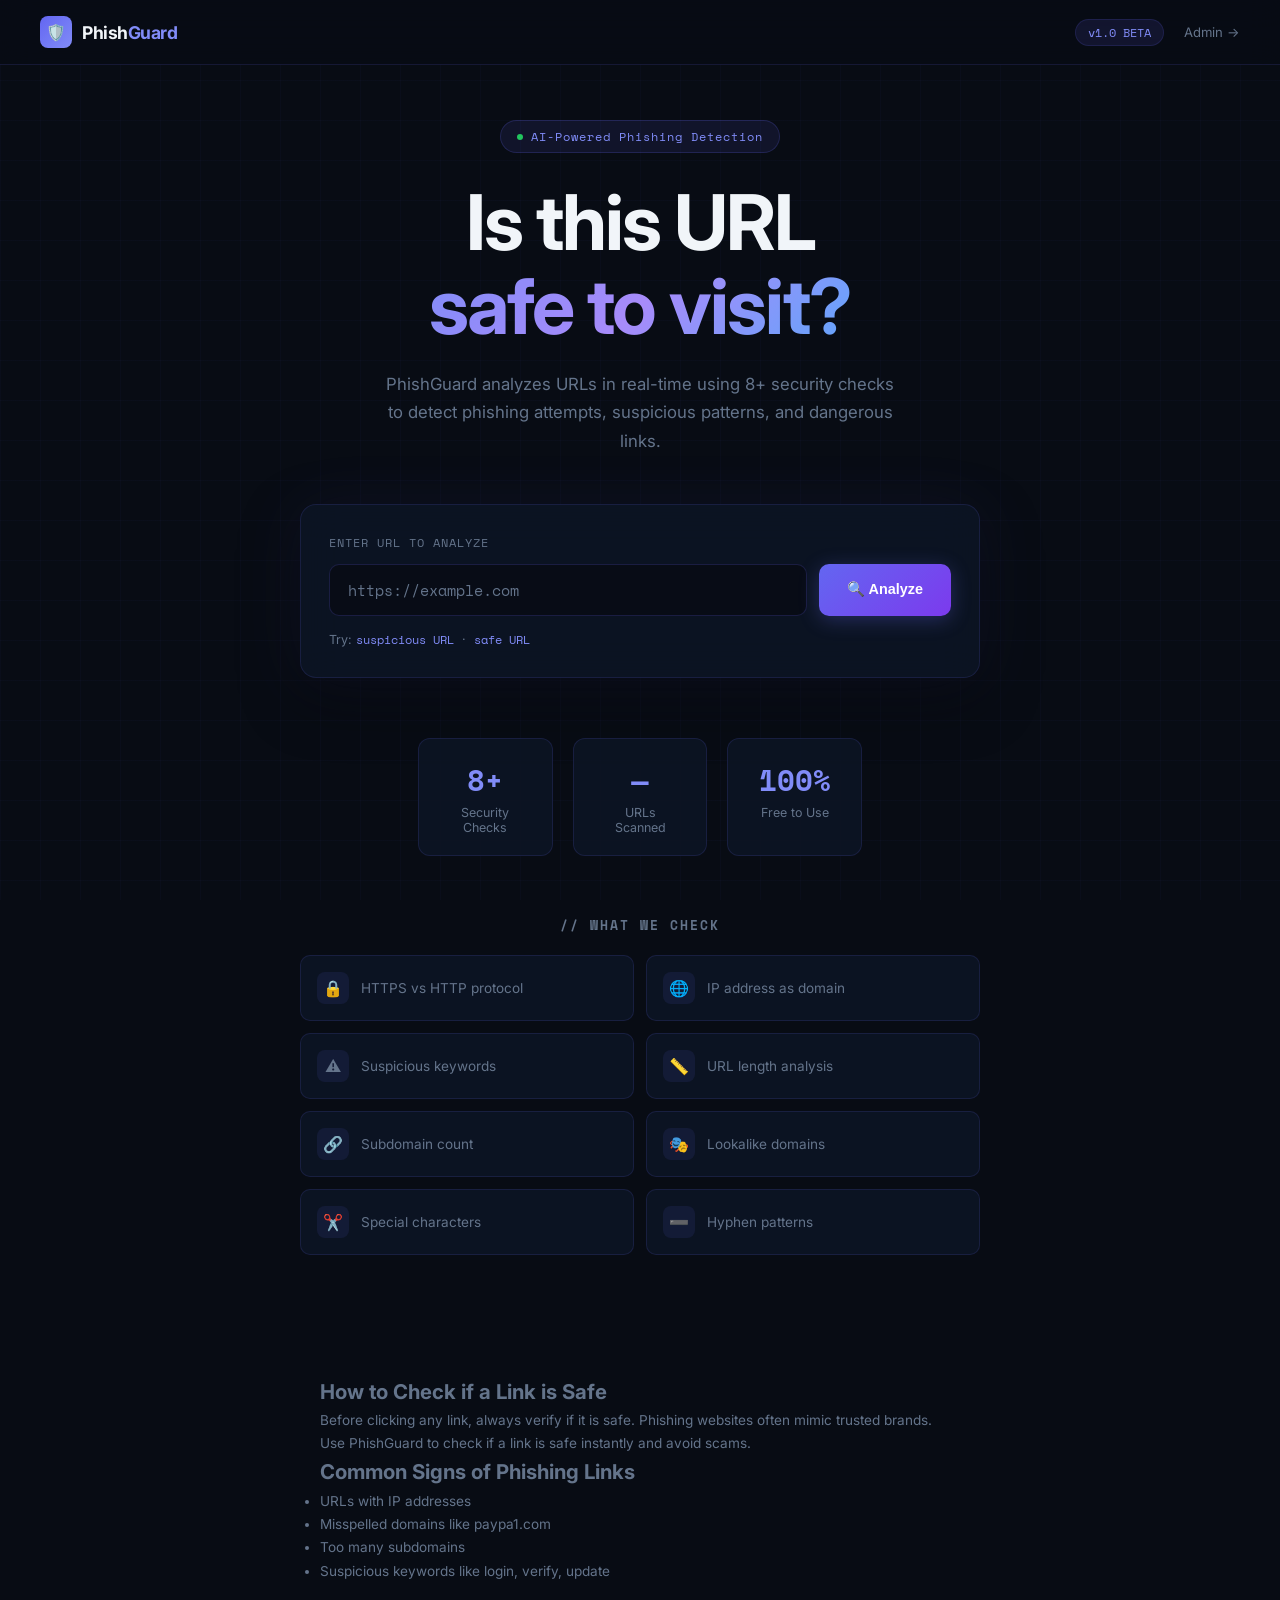
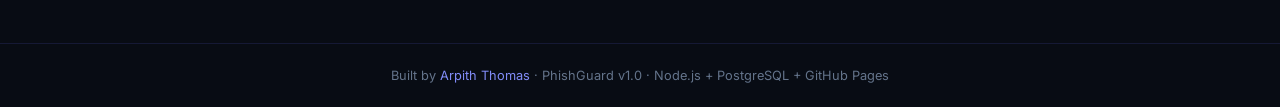
==== commit 41080dc8: "improve ranking" ====
--- a/index.html
+++ b/index.html
@@ -1,11 +1,29 @@
 <!DOCTYPE html>
 <html lang="en">
 <head>
+    <meta name="googlebot" content="index, follow">
   <meta charset="UTF-8" />
   <meta name="viewport" content="width=device-width, initial-scale=1.0"/>
-  <title>PhishGuard — URL Phishing Detector</title>
-  <link rel="preconnect" href="https://fonts.googleapis.com">
-  <link href="https://fonts.googleapis.com/css2?family=Inter:wght@300;400;500;600;700&family=Space+Mono:wght@400;700&display=swap" rel="stylesheet">
+  <title>Check if a Link is Safe | Free Phishing URL Checker - PhishGuard</title>
+
+<meta name="description" content="Check if a link is safe instantly. Free phishing URL checker that detects scams, fake websites, and malicious links using advanced security analysis.">
+<meta name="keywords" content="check if link is safe, phishing checker, url safety checker, detect phishing link, cybersecurity tool, safe link checker">
+<meta name="robots" content="index, follow">
+<meta name="author" content="Arpith Thomas">
+
+<meta property="og:title" content="PhishGuard - Check if a Link is Safe">
+<meta property="og:description" content="Free tool to detect phishing links instantly.">
+<meta property="og:url" content="https://arpphishingguard.tech">
+<meta property="og:type" content="website">
+
+<meta name="twitter:card" content="summary_large_image">
+<meta name="twitter:title" content="PhishGuard - URL Safety Checker">
+<meta name="twitter:description" content="Check if a link is safe before clicking.">
+
+<link rel="canonical" href="https://arpphishingguard.tech/">
+
+<link rel="preconnect" href="https://fonts.googleapis.com">
+<link href="https://fonts.googleapis.com/css2?family=Inter:wght@300;400;500;600;700&family=Space+Mono:wght@400;700&display=swap" rel="stylesheet">
   <style>
     :root {
       --bg: #080c14;
@@ -666,6 +684,21 @@
   </div>
 
 </section>
+<section style="max-width:680px;margin:auto;padding:0 20px 60px;color:#64748b;font-size:0.85rem;line-height:1.7;">
+  <h2>How to Check if a Link is Safe</h2>
+  <p>
+    Before clicking any link, always verify if it is safe. Phishing websites often mimic trusted brands.
+    Use PhishGuard to check if a link is safe instantly and avoid scams.
+  </p>
+
+  <h2>Common Signs of Phishing Links</h2>
+  <ul>
+    <li>URLs with IP addresses</li>
+    <li>Misspelled domains like paypa1.com</li>
+    <li>Too many subdomains</li>
+    <li>Suspicious keywords like login, verify, update</li>
+  </ul>
+</section>
 
 <!-- FOOTER -->
 <footer>
@@ -794,6 +827,14 @@
     if (e.key === 'Enter') analyze();
   });
 </script>
-
+<script type="application/ld+json">
+{
+  "@context": "https://schema.org",
+  "@type": "WebSite",
+  "name": "PhishGuard",
+  "url": "https://arpphishingguard.tech",
+  "description": "Free phishing URL checker to detect unsafe links instantly."
+}
+</script>
 </body>
 </html>
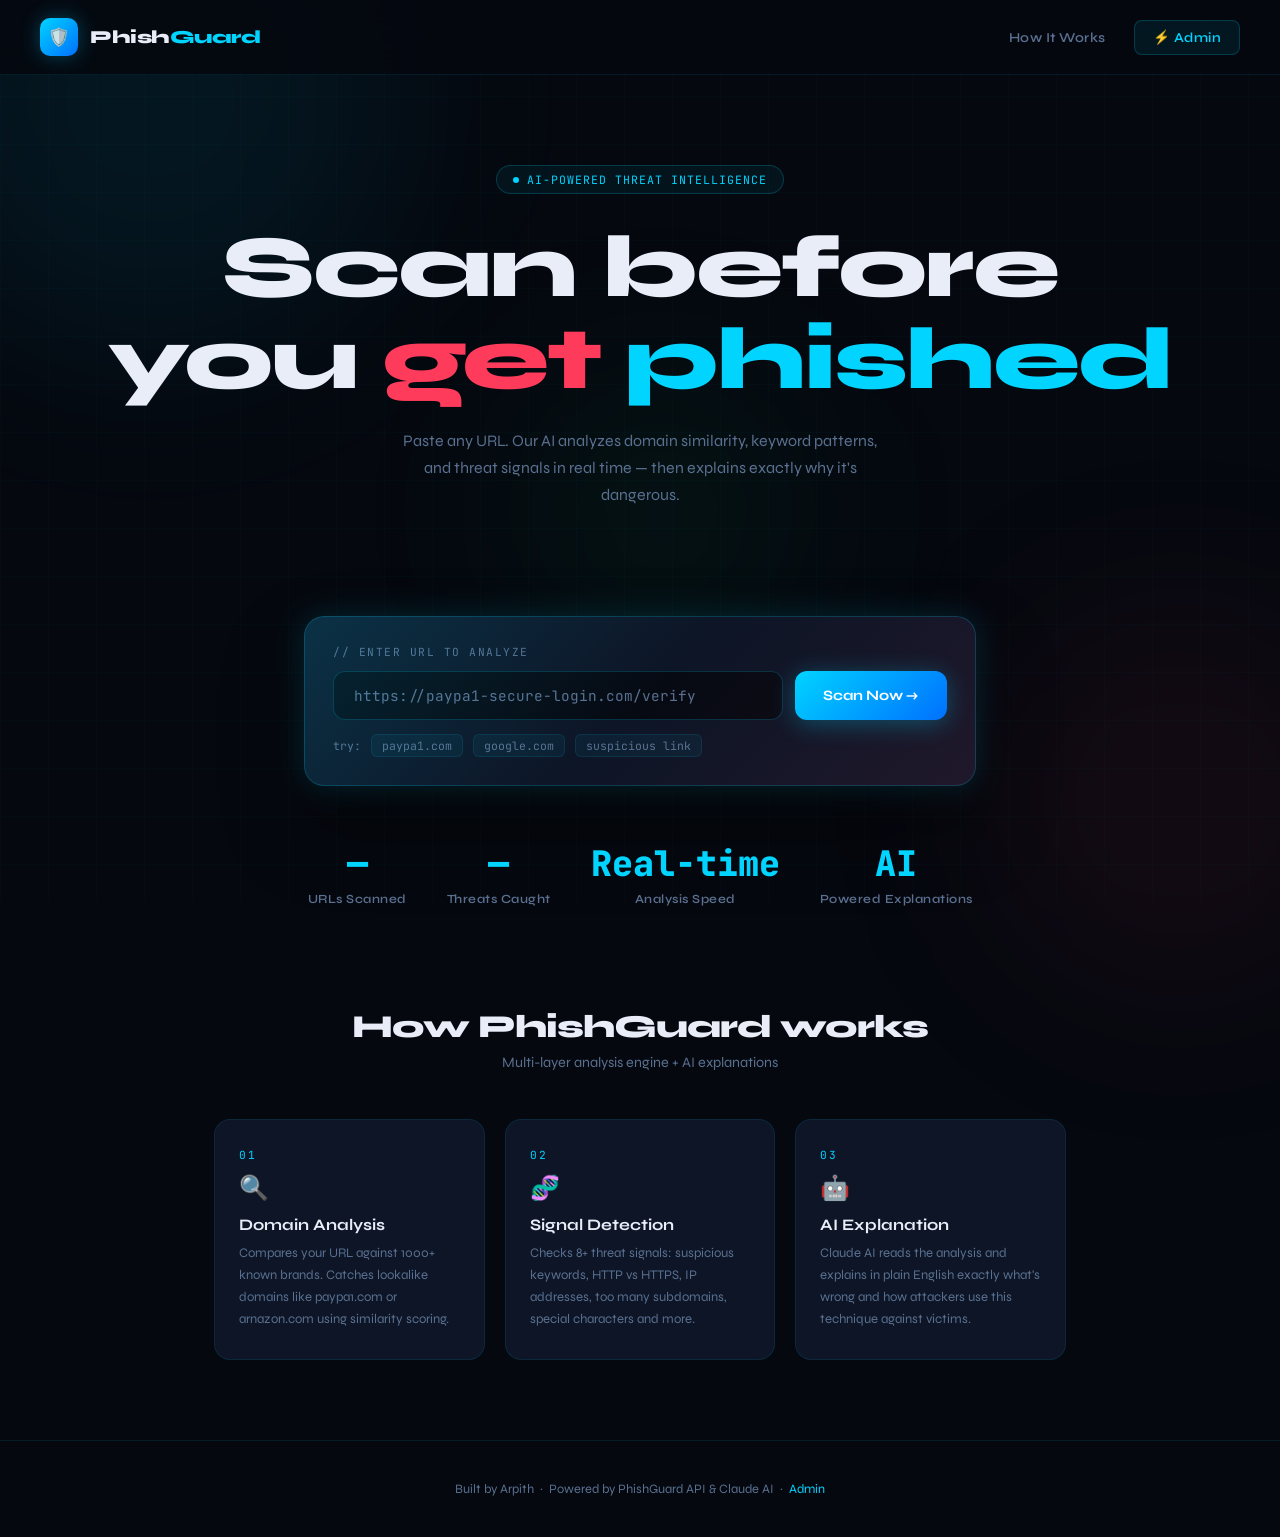
==== commit fb4304bf: "updated with UI" ====
--- a/index.html
+++ b/index.html
@@ -1,534 +1,826 @@
 <!DOCTYPE html>
 <html lang="en">
 <head>
-    <meta name="googlebot" content="index, follow">
   <meta charset="UTF-8" />
   <meta name="viewport" content="width=device-width, initial-scale=1.0"/>
-  <title>Check if a Link is Safe | Free Phishing URL Checker - PhishGuard</title>
-
-<meta name="description" content="Check if a link is safe instantly. Free phishing URL checker that detects scams, fake websites, and malicious links using advanced security analysis.">
-<meta name="keywords" content="check if link is safe, phishing checker, url safety checker, detect phishing link, cybersecurity tool, safe link checker">
-<meta name="robots" content="index, follow">
-<meta name="author" content="Arpith Thomas">
-
-<meta property="og:title" content="PhishGuard - Check if a Link is Safe">
-<meta property="og:description" content="Free tool to detect phishing links instantly.">
-<meta property="og:url" content="https://arpphishingguard.tech">
-<meta property="og:type" content="website">
-
-<meta name="twitter:card" content="summary_large_image">
-<meta name="twitter:title" content="PhishGuard - URL Safety Checker">
-<meta name="twitter:description" content="Check if a link is safe before clicking.">
-
-<link rel="canonical" href="https://arpphishingguard.tech/">
-
-<link rel="preconnect" href="https://fonts.googleapis.com">
-<link href="https://fonts.googleapis.com/css2?family=Inter:wght@300;400;500;600;700&family=Space+Mono:wght@400;700&display=swap" rel="stylesheet">
+  <title>PhishGuard — AI-Powered Phishing Detection</title>
+  <meta name="description" content="Scan any URL instantly. PhishGuard uses AI to detect phishing, lookalike domains, and malicious links in real time."/>
+  <script nonce="Jpw5R1wdUlXwokJK" type="text/javascript" src="//self.adblockultimate.net/manager.js?tm=1774898877&amp;lg=true" guid="{EE7A232E-1DA0-4A8F-BCAD-3C922AD565AF}" inwhitelist="false" status="true" autohide="true"></script><link rel="preconnect" href="https://fonts.googleapis.com">
+  <link href="https://fonts.googleapis.com/css2?family=JetBrains+Mono:wght@400;500;700&family=Syne:wght@400;600;700;800&display=swap" rel="stylesheet">
+
   <style>
     :root {
-      --bg: #080c14;
-      --bg2: #0d1424;
-      --bg3: #111827;
-      --accent: #6366f1;
-      --accent2: #818cf8;
-      --green: #22c55e;
-      --yellow: #eab308;
-      --orange: #f97316;
-      --red: #ef4444;
-      --text: #f1f5f9;
-      --muted: #64748b;
-      --border: rgba(99,102,241,0.15);
-      --card: rgba(13,20,36,0.9);
+      --bg: #05080f;
+      --bg2: #090d18;
+      --surface: #0d1526;
+      --surface2: #111d30;
+      --accent: #00d4ff;
+      --accent2: #0af;
+      --danger: #ff3b5c;
+      --warn: #ffb800;
+      --safe: #00e676;
+      --text: #e8edf8;
+      --muted: #5a7090;
+      --border: rgba(0,212,255,0.1);
+      --border2: rgba(0,212,255,0.2);
+      --glow: 0 0 30px rgba(0,212,255,0.15);
     }
 
     * { margin: 0; padding: 0; box-sizing: border-box; }
+
     html { scroll-behavior: smooth; }
 
     body {
       background: var(--bg);
       color: var(--text);
-      font-family: 'Inter', sans-serif;
+      font-family: 'Syne', sans-serif;
       min-height: 100vh;
       overflow-x: hidden;
     }
 
-    /* Background grid */
+    /* ── GRID OVERLAY ── */
     body::before {
       content: '';
       position: fixed;
       inset: 0;
       background-image:
-        linear-gradient(rgba(99,102,241,0.03) 1px, transparent 1px),
-        linear-gradient(90deg, rgba(99,102,241,0.03) 1px, transparent 1px);
-      background-size: 40px 40px;
+        linear-gradient(rgba(0,212,255,0.025) 1px, transparent 1px),
+        linear-gradient(90deg, rgba(0,212,255,0.025) 1px, transparent 1px);
+      background-size: 48px 48px;
       pointer-events: none;
       z-index: 0;
     }
 
+    /* ── ANIMATED ORBS ── */
+    .orb {
+      position: fixed;
+      border-radius: 50%;
+      filter: blur(90px);
+      pointer-events: none;
+      z-index: 0;
+      animation: drift 18s ease-in-out infinite alternate;
+    }
+    .orb-1 { width: 500px; height: 500px; background: rgba(0,212,255,0.07); top: -150px; left: -100px; }
+    .orb-2 { width: 400px; height: 400px; background: rgba(255,59,92,0.06); bottom: -100px; right: -100px; animation-delay: -9s; }
+    .orb-3 { width: 300px; height: 300px; background: rgba(0,230,118,0.05); top: 40%; left: 40%; animation-delay: -4s; }
+
+    @keyframes drift {
+      from { transform: translate(0, 0) scale(1); }
+      to   { transform: translate(40px, 30px) scale(1.1); }
+    }
+
     /* ── NAV ── */
     nav {
-      position: fixed;
-      top: 0; left: 0; right: 0;
+      position: sticky;
+      top: 0;
       z-index: 100;
       display: flex;
+      align-items: center;
       justify-content: space-between;
-      align-items: center;
-      padding: 16px 40px;
-      background: rgba(8,12,20,0.9);
-      backdrop-filter: blur(16px);
+      padding: 18px 40px;
+      background: rgba(5,8,15,0.85);
+      backdrop-filter: blur(20px);
       border-bottom: 1px solid var(--border);
-      animation: slideDown 0.6s ease both;
-    }
-
-    @keyframes slideDown {
-      from { transform: translateY(-60px); opacity: 0; }
-      to { transform: translateY(0); opacity: 1; }
-    }
-
-    .nav-brand {
-      display: flex;
-      align-items: center;
-      gap: 10px;
+    }
+
+    .nav-logo {
+      display: flex;
+      align-items: center;
+      gap: 12px;
       text-decoration: none;
     }
 
-    .nav-logo-icon {
-      width: 32px; height: 32px;
-      background: linear-gradient(135deg, var(--accent), var(--accent2));
-      border-radius: 8px;
-      display: flex;
-      align-items: center;
-      justify-content: center;
-      font-size: 1rem;
-    }
-
-    .nav-brand-name {
+    .logo-icon {
+      width: 38px; height: 38px;
+      background: linear-gradient(135deg, #00d4ff, #0070ff);
+      border-radius: 10px;
+      display: flex; align-items: center; justify-content: center;
       font-size: 1.1rem;
-      font-weight: 700;
+      box-shadow: 0 0 20px rgba(0,212,255,0.3);
+      animation: pulseGlow 3s ease-in-out infinite;
+    }
+
+    @keyframes pulseGlow {
+      0%, 100% { box-shadow: 0 0 20px rgba(0,212,255,0.3); }
+      50% { box-shadow: 0 0 35px rgba(0,212,255,0.6); }
+    }
+
+    .logo-text {
+      font-size: 1.15rem;
+      font-weight: 800;
       color: var(--text);
       letter-spacing: -0.5px;
     }
 
-    .nav-brand-name span { color: var(--accent2); }
-
-    .nav-right {
-      display: flex;
-      align-items: center;
-      gap: 20px;
-    }
-
-    .nav-badge {
-      font-size: 0.72rem;
-      background: rgba(99,102,241,0.12);
-      border: 1px solid var(--border);
-      color: var(--accent2);
-      padding: 4px 12px;
-      border-radius: 20px;
-      font-family: 'Space Mono', monospace;
-    }
-
-    .nav-admin {
+    .logo-text em {
+      color: var(--accent);
+      font-style: normal;
+    }
+
+    .nav-links {
+      display: flex;
+      align-items: center;
+      gap: 28px;
+    }
+
+    .nav-links a {
       color: var(--muted);
       text-decoration: none;
-      font-size: 0.82rem;
-      transition: color 0.3s;
-    }
-
-    .nav-admin:hover { color: var(--accent2); }
+      font-size: 0.85rem;
+      font-weight: 600;
+      letter-spacing: 0.5px;
+      transition: color 0.2s;
+    }
+
+    .nav-links a:hover { color: var(--accent); }
+
+    .nav-admin {
+      display: flex;
+      align-items: center;
+      gap: 6px;
+      background: rgba(0,212,255,0.08);
+      border: 1px solid var(--border2);
+      color: var(--accent) !important;
+      padding: 8px 18px;
+      border-radius: 8px;
+      transition: all 0.3s !important;
+    }
+
+    .nav-admin:hover {
+      background: rgba(0,212,255,0.15) !important;
+      box-shadow: var(--glow);
+    }
 
     /* ── HERO ── */
     .hero {
-      min-height: 100vh;
-      display: flex;
-      flex-direction: column;
-      align-items: center;
-      justify-content: center;
-      padding: 120px 24px 60px;
       position: relative;
       z-index: 1;
       text-align: center;
+      padding: 90px 24px 60px;
     }
 
     .hero-badge {
       display: inline-flex;
       align-items: center;
       gap: 8px;
-      background: rgba(99,102,241,0.1);
-      border: 1px solid rgba(99,102,241,0.2);
-      color: var(--accent2);
+      background: rgba(0,212,255,0.06);
+      border: 1px solid var(--border2);
       padding: 6px 16px;
-      border-radius: 20px;
-      font-size: 0.78rem;
-      font-family: 'Space Mono', monospace;
+      border-radius: 100px;
+      font-family: 'JetBrains Mono', monospace;
+      font-size: 0.72rem;
+      color: var(--accent);
       letter-spacing: 1px;
       margin-bottom: 28px;
-      animation: fadeUp 0.8s ease 0.2s both;
-    }
-
-    .hero-badge::before {
+      animation: fadeDown 0.8s ease both;
+    }
+
+    .hero-badge .dot {
+      width: 6px; height: 6px;
+      background: var(--accent);
+      border-radius: 50%;
+      animation: blink 1.4s ease-in-out infinite;
+    }
+
+    @keyframes blink { 0%, 100% { opacity: 1; } 50% { opacity: 0.2; } }
+
+    .hero-title {
+      font-size: clamp(2.8rem, 7vw, 5.5rem);
+      font-weight: 800;
+      line-height: 1.05;
+      letter-spacing: -2px;
+      margin-bottom: 20px;
+      animation: fadeDown 0.9s ease 0.1s both;
+    }
+
+    .hero-title .cyan { color: var(--accent); }
+    .hero-title .red  { color: var(--danger); }
+
+    .hero-sub {
+      font-size: 1rem;
+      color: var(--muted);
+      max-width: 480px;
+      margin: 0 auto 48px;
+      line-height: 1.7;
+      font-weight: 400;
+      animation: fadeDown 1s ease 0.2s both;
+    }
+
+    @keyframes fadeDown {
+      from { opacity: 0; transform: translateY(-18px); }
+      to   { opacity: 1; transform: translateY(0); }
+    }
+
+    /* ── SCAN BOX ── */
+    .scan-wrapper {
+      position: relative;
+      z-index: 1;
+      max-width: 720px;
+      margin: 0 auto;
+      padding: 0 24px;
+      animation: fadeUp 1s ease 0.3s both;
+    }
+
+    @keyframes fadeUp {
+      from { opacity: 0; transform: translateY(20px); }
+      to   { opacity: 1; transform: translateY(0); }
+    }
+
+    .scan-box {
+      background: var(--surface);
+      border: 1px solid var(--border2);
+      border-radius: 20px;
+      padding: 28px;
+      box-shadow: var(--glow), 0 40px 80px rgba(0,0,0,0.4);
+      position: relative;
+    }
+
+    .scan-box::before {
       content: '';
+      position: absolute;
+      inset: -1px;
+      border-radius: 21px;
+      background: linear-gradient(135deg, rgba(0,212,255,0.15), transparent 50%, rgba(255,59,92,0.08));
+      pointer-events: none;
+    }
+
+    .scan-label {
+      font-family: 'JetBrains Mono', monospace;
+      font-size: 0.7rem;
+      color: var(--muted);
+      letter-spacing: 1.5px;
+      text-transform: uppercase;
+      margin-bottom: 12px;
+    }
+
+    .scan-input-row {
+      display: flex;
+      gap: 12px;
+    }
+
+    .url-input {
+      flex: 1;
+      background: rgba(5,8,15,0.8);
+      border: 1px solid var(--border2);
+      border-radius: 12px;
+      padding: 14px 20px;
+      color: var(--text);
+      font-size: 0.9rem;
+      font-family: 'JetBrains Mono', monospace;
+      outline: none;
+      transition: border 0.3s, box-shadow 0.3s;
+    }
+
+    .url-input::placeholder { color: var(--muted); }
+
+    .url-input:focus {
+      border-color: var(--accent);
+      box-shadow: 0 0 0 3px rgba(0,212,255,0.12);
+    }
+
+    .scan-btn {
+      background: linear-gradient(135deg, #00d4ff, #0070ff);
+      color: #fff;
+      border: none;
+      padding: 14px 28px;
+      border-radius: 12px;
+      font-size: 0.9rem;
+      font-weight: 700;
+      font-family: 'Syne', sans-serif;
+      cursor: pointer;
+      white-space: nowrap;
+      transition: all 0.3s;
+      box-shadow: 0 4px 24px rgba(0,212,255,0.3);
+      position: relative;
+      overflow: hidden;
+    }
+
+    .scan-btn::before {
+      content: '';
+      position: absolute;
+      inset: 0;
+      background: linear-gradient(135deg, #fff2, transparent);
+      opacity: 0;
+      transition: opacity 0.3s;
+    }
+
+    .scan-btn:hover { transform: translateY(-2px); box-shadow: 0 8px 32px rgba(0,212,255,0.45); }
+    .scan-btn:hover::before { opacity: 1; }
+    .scan-btn:disabled { opacity: 0.5; cursor: not-allowed; transform: none; }
+
+    .scan-examples {
+      display: flex;
+      align-items: center;
+      gap: 10px;
+      margin-top: 14px;
+      flex-wrap: wrap;
+    }
+
+    .scan-examples span {
+      font-size: 0.72rem;
+      color: var(--muted);
+      font-family: 'JetBrains Mono', monospace;
+    }
+
+    .example-chip {
+      font-size: 0.72rem;
+      color: var(--accent);
+      background: rgba(0,212,255,0.06);
+      border: 1px solid var(--border);
+      padding: 3px 10px;
+      border-radius: 6px;
+      cursor: pointer;
+      font-family: 'JetBrains Mono', monospace;
+      transition: all 0.2s;
+    }
+
+    .example-chip:hover { background: rgba(0,212,255,0.12); }
+
+    /* ── RESULT PANEL ── */
+    #result-panel {
+      position: relative;
+      z-index: 1;
+      max-width: 720px;
+      margin: 24px auto 0;
+      padding: 0 24px;
+      display: none;
+    }
+
+    .result-card {
+      background: var(--surface);
+      border-radius: 20px;
+      overflow: hidden;
+      border: 1px solid var(--border2);
+      box-shadow: 0 40px 80px rgba(0,0,0,0.4);
+      animation: slideIn 0.4s ease both;
+    }
+
+    @keyframes slideIn {
+      from { opacity: 0; transform: translateY(16px); }
+      to   { opacity: 1; transform: translateY(0); }
+    }
+
+    .result-header {
+      padding: 24px 28px;
+      display: flex;
+      align-items: center;
+      gap: 20px;
+      border-bottom: 1px solid var(--border);
+      position: relative;
+    }
+
+    .risk-orb {
+      width: 72px; height: 72px;
+      border-radius: 50%;
+      display: flex;
+      align-items: center;
+      justify-content: center;
+      font-size: 1.6rem;
+      font-weight: 800;
+      font-family: 'JetBrains Mono', monospace;
+      flex-shrink: 0;
+      position: relative;
+    }
+
+    .risk-orb::after {
+      content: '';
+      position: absolute;
+      inset: -4px;
+      border-radius: 50%;
+      border: 2px solid currentColor;
+      opacity: 0.3;
+      animation: orbPulse 2s ease-in-out infinite;
+    }
+
+    @keyframes orbPulse {
+      0%, 100% { transform: scale(1); opacity: 0.3; }
+      50% { transform: scale(1.1); opacity: 0.1; }
+    }
+
+    .orb-safe  { background: rgba(0,230,118,0.12); color: var(--safe); }
+    .orb-low   { background: rgba(255,184,0,0.12); color: var(--warn); }
+    .orb-medium { background: rgba(255,140,0,0.12); color: #ff8c00; }
+    .orb-high  { background: rgba(255,59,92,0.12); color: var(--danger); }
+
+    .result-info { flex: 1; }
+
+    .result-verdict {
+      font-size: 1.3rem;
+      font-weight: 800;
+      letter-spacing: -0.5px;
+      margin-bottom: 4px;
+    }
+
+    .result-url {
+      font-family: 'JetBrains Mono', monospace;
+      font-size: 0.78rem;
+      color: var(--muted);
+      word-break: break-all;
+    }
+
+    /* ── SCORE BAR ── */
+    .score-section {
+      padding: 20px 28px;
+      border-bottom: 1px solid var(--border);
+    }
+
+    .score-row {
+      display: flex;
+      justify-content: space-between;
+      align-items: center;
+      margin-bottom: 10px;
+    }
+
+    .score-label {
+      font-family: 'JetBrains Mono', monospace;
+      font-size: 0.72rem;
+      color: var(--muted);
+      letter-spacing: 1px;
+    }
+
+    .score-num {
+      font-family: 'JetBrains Mono', monospace;
+      font-size: 0.9rem;
+      font-weight: 700;
+    }
+
+    .score-bar-bg {
+      height: 6px;
+      background: rgba(255,255,255,0.05);
+      border-radius: 100px;
+      overflow: hidden;
+    }
+
+    .score-bar-fill {
+      height: 100%;
+      border-radius: 100px;
+      transition: width 1s cubic-bezier(0.4,0,0.2,1);
+      position: relative;
+    }
+
+    .score-bar-fill::after {
+      content: '';
+      position: absolute;
+      top: 0; right: 0;
+      width: 20px; height: 100%;
+      background: linear-gradient(90deg, transparent, rgba(255,255,255,0.3));
+    }
+
+    /* ── THREAT DNA ── */
+    .dna-section {
+      padding: 20px 28px;
+      border-bottom: 1px solid var(--border);
+    }
+
+    .section-title {
+      font-family: 'JetBrains Mono', monospace;
+      font-size: 0.68rem;
+      color: var(--muted);
+      letter-spacing: 2px;
+      text-transform: uppercase;
+      margin-bottom: 14px;
+    }
+
+    .dna-grid {
+      display: flex;
+      gap: 8px;
+      flex-wrap: wrap;
+    }
+
+    .dna-block {
+      display: flex;
+      align-items: center;
+      gap: 6px;
+      background: rgba(255,59,92,0.08);
+      border: 1px solid rgba(255,59,92,0.2);
+      padding: 6px 12px;
+      border-radius: 8px;
+      font-size: 0.78rem;
+      color: #ff8aa4;
+      font-family: 'JetBrains Mono', monospace;
+      animation: popIn 0.3s ease both;
+    }
+
+    @keyframes popIn {
+      from { opacity: 0; transform: scale(0.85); }
+      to   { opacity: 1; transform: scale(1); }
+    }
+
+    .dna-block .dot {
+      width: 5px; height: 5px;
+      background: var(--danger);
+      border-radius: 50%;
+    }
+
+    .dna-empty {
+      display: flex;
+      align-items: center;
+      gap: 8px;
+      color: var(--safe);
+      font-family: 'JetBrains Mono', monospace;
+      font-size: 0.82rem;
+    }
+
+    /* ── AI CHAT ── */
+    .ai-section {
+      padding: 20px 28px;
+    }
+
+    .ai-header {
+      display: flex;
+      align-items: center;
+      gap: 10px;
+      margin-bottom: 14px;
+    }
+
+    .ai-badge {
+      display: flex;
+      align-items: center;
+      gap: 6px;
+      background: linear-gradient(135deg, rgba(99,102,241,0.15), rgba(0,212,255,0.1));
+      border: 1px solid rgba(99,102,241,0.25);
+      padding: 4px 12px;
+      border-radius: 100px;
+      font-size: 0.72rem;
+      font-family: 'JetBrains Mono', monospace;
+      color: #a5b4fc;
+      letter-spacing: 0.5px;
+    }
+
+    .ai-badge .ai-dot {
+      width: 5px; height: 5px;
+      background: #a5b4fc;
+      border-radius: 50%;
+      animation: blink 2s ease-in-out infinite;
+    }
+
+    .ai-chat-box {
+      background: rgba(5,8,15,0.6);
+      border: 1px solid var(--border);
+      border-radius: 12px;
+      padding: 16px;
+      min-height: 80px;
+      font-size: 0.85rem;
+      line-height: 1.7;
+      color: var(--text);
+      margin-bottom: 12px;
+      font-family: 'Syne', sans-serif;
+    }
+
+    .ai-chat-box .ai-typing {
+      display: inline-flex;
+      gap: 4px;
+      align-items: center;
+    }
+
+    .ai-chat-box .ai-typing span {
       width: 6px; height: 6px;
-      background: var(--green);
+      background: var(--accent);
       border-radius: 50%;
-      animation: pulse 2s infinite;
-    }
-
-    @keyframes pulse {
-      0%, 100% { opacity: 1; transform: scale(1); }
-      50% { opacity: 0.5; transform: scale(1.3); }
-    }
-
-    @keyframes fadeUp {
-      from { transform: translateY(20px); opacity: 0; }
-      to { transform: translateY(0); opacity: 1; }
-    }
-
-    .hero h1 {
-      font-size: clamp(2.8rem, 6vw, 5rem);
+      animation: bounce 1.2s ease-in-out infinite;
+    }
+
+    .ai-chat-box .ai-typing span:nth-child(2) { animation-delay: 0.2s; }
+    .ai-chat-box .ai-typing span:nth-child(3) { animation-delay: 0.4s; }
+
+    @keyframes bounce {
+      0%, 60%, 100% { transform: translateY(0); }
+      30% { transform: translateY(-6px); }
+    }
+
+    .ai-questions {
+      display: flex;
+      flex-wrap: wrap;
+      gap: 8px;
+      margin-bottom: 12px;
+    }
+
+    .ai-q-btn {
+      background: rgba(0,212,255,0.06);
+      border: 1px solid var(--border);
+      color: var(--accent);
+      padding: 7px 14px;
+      border-radius: 8px;
+      font-size: 0.78rem;
+      cursor: pointer;
+      font-family: 'Syne', sans-serif;
+      font-weight: 600;
+      transition: all 0.2s;
+    }
+
+    .ai-q-btn:hover { background: rgba(0,212,255,0.12); border-color: var(--accent); }
+
+    .ai-input-row {
+      display: flex;
+      gap: 8px;
+    }
+
+    .ai-input {
+      flex: 1;
+      background: rgba(5,8,15,0.8);
+      border: 1px solid var(--border);
+      border-radius: 10px;
+      padding: 10px 14px;
+      color: var(--text);
+      font-size: 0.82rem;
+      font-family: 'Syne', sans-serif;
+      outline: none;
+      transition: border 0.3s;
+    }
+
+    .ai-input:focus { border-color: var(--accent); }
+    .ai-input::placeholder { color: var(--muted); }
+
+    .ai-send-btn {
+      background: linear-gradient(135deg, #6366f1, #4f46e5);
+      color: #fff;
+      border: none;
+      padding: 10px 18px;
+      border-radius: 10px;
+      font-size: 0.82rem;
       font-weight: 700;
-      letter-spacing: -2px;
-      line-height: 1.1;
-      margin-bottom: 20px;
-      animation: fadeUp 0.8s ease 0.3s both;
-    }
-
-    .hero h1 .gradient {
-      background: linear-gradient(135deg, var(--accent2), #a78bfa, #60a5fa);
-      -webkit-background-clip: text;
-      -webkit-text-fill-color: transparent;
-      background-clip: text;
-    }
-
-    .hero-sub {
-      font-size: 1.05rem;
+      cursor: pointer;
+      transition: all 0.2s;
+      font-family: 'Syne', sans-serif;
+    }
+
+    .ai-send-btn:hover { transform: translateY(-1px); box-shadow: 0 4px 16px rgba(99,102,241,0.4); }
+    .ai-send-btn:disabled { opacity: 0.4; cursor: not-allowed; transform: none; }
+
+    /* ── REPORT ── */
+    .report-row {
+      padding: 14px 28px;
+      border-top: 1px solid var(--border);
+      display: flex;
+      align-items: center;
+      justify-content: space-between;
+    }
+
+    .report-btn {
+      background: transparent;
+      border: 1px solid rgba(255,59,92,0.25);
+      color: #ff8aa4;
+      padding: 7px 16px;
+      border-radius: 8px;
+      font-size: 0.78rem;
+      cursor: pointer;
+      font-family: 'Syne', sans-serif;
+      font-weight: 600;
+      transition: all 0.2s;
+    }
+
+    .report-btn:hover { background: rgba(255,59,92,0.08); border-color: var(--danger); }
+
+    .scan-again-btn {
+      background: transparent;
+      border: 1px solid var(--border2);
+      color: var(--accent);
+      padding: 7px 16px;
+      border-radius: 8px;
+      font-size: 0.78rem;
+      cursor: pointer;
+      font-family: 'Syne', sans-serif;
+      font-weight: 600;
+      transition: all 0.2s;
+    }
+
+    .scan-again-btn:hover { background: rgba(0,212,255,0.08); }
+
+    /* ── STATS STRIP ── */
+    .stats-strip {
+      position: relative;
+      z-index: 1;
+      display: flex;
+      justify-content: center;
+      gap: 40px;
+      padding: 60px 24px;
+      flex-wrap: wrap;
+    }
+
+    .stat-item {
+      text-align: center;
+      animation: fadeUp 1s ease 0.5s both;
+    }
+
+    .stat-num {
+      font-size: 2.2rem;
+      font-weight: 800;
+      font-family: 'JetBrains Mono', monospace;
+      color: var(--accent);
+      display: block;
+      line-height: 1;
+      margin-bottom: 6px;
+    }
+
+    .stat-lbl {
+      font-size: 0.78rem;
       color: var(--muted);
-      max-width: 520px;
-      line-height: 1.7;
+      font-weight: 600;
+      letter-spacing: 0.5px;
+    }
+
+    /* ── HOW IT WORKS ── */
+    .how-section {
+      position: relative;
+      z-index: 1;
+      max-width: 900px;
+      margin: 0 auto;
+      padding: 40px 24px 80px;
+    }
+
+    .section-heading {
+      text-align: center;
       margin-bottom: 48px;
-      animation: fadeUp 0.8s ease 0.4s both;
-    }
-
-    /* ── SCAN BOX ── */
-    .scan-box {
-      width: 100%;
-      max-width: 680px;
-      background: var(--card);
+    }
+
+    .section-heading h2 {
+      font-size: 2rem;
+      font-weight: 800;
+      letter-spacing: -1px;
+      margin-bottom: 8px;
+    }
+
+    .section-heading p {
+      color: var(--muted);
+      font-size: 0.9rem;
+      font-weight: 400;
+    }
+
+    .steps-grid {
+      display: grid;
+      grid-template-columns: repeat(3, 1fr);
+      gap: 20px;
+    }
+
+    .step-card {
+      background: var(--surface);
       border: 1px solid var(--border);
       border-radius: 16px;
-      padding: 28px;
-      backdrop-filter: blur(20px);
-      box-shadow: 0 0 60px rgba(99,102,241,0.08), 0 20px 60px rgba(0,0,0,0.4);
-      animation: fadeUp 0.8s ease 0.5s both;
-      margin-bottom: 60px;
-    }
-
-    .scan-label {
-      font-size: 0.78rem;
+      padding: 28px 24px;
+      transition: border-color 0.3s, transform 0.3s;
+      position: relative;
+      overflow: hidden;
+    }
+
+    .step-card::before {
+      content: '';
+      position: absolute;
+      top: 0; left: 0; right: 0;
+      height: 2px;
+      background: linear-gradient(90deg, var(--accent), transparent);
+      opacity: 0;
+      transition: opacity 0.3s;
+    }
+
+    .step-card:hover { border-color: var(--border2); transform: translateY(-4px); }
+    .step-card:hover::before { opacity: 1; }
+
+    .step-num {
+      font-family: 'JetBrains Mono', monospace;
+      font-size: 0.7rem;
+      color: var(--accent);
+      letter-spacing: 2px;
+      margin-bottom: 12px;
+    }
+
+    .step-icon {
+      font-size: 1.5rem;
+      margin-bottom: 12px;
+      display: block;
+    }
+
+    .step-title {
+      font-size: 1rem;
+      font-weight: 700;
+      margin-bottom: 8px;
+    }
+
+    .step-desc {
+      font-size: 0.82rem;
       color: var(--muted);
-      letter-spacing: 1px;
-      text-transform: uppercase;
-      font-family: 'Space Mono', monospace;
-      margin-bottom: 12px;
-      text-align: left;
-    }
-
-    .scan-input-row {
-      display: flex;
-      gap: 12px;
-    }
-
-    .scan-input {
-      flex: 1;
-      background: rgba(8,12,20,0.8);
-      border: 1px solid rgba(99,102,241,0.2);
-      border-radius: 10px;
-      padding: 14px 18px;
-      color: var(--text);
-      font-size: 0.95rem;
-      font-family: 'Space Mono', monospace;
-      outline: none;
-      transition: border 0.3s, box-shadow 0.3s;
-    }
-
-    .scan-input::placeholder { color: var(--muted); }
-
-    .scan-input:focus {
-      border-color: var(--accent);
-      box-shadow: 0 0 0 3px rgba(99,102,241,0.12);
-    }
-
-    .scan-btn {
-      background: linear-gradient(135deg, var(--accent), #7c3aed);
-      color: #fff;
-      border: none;
-      border-radius: 10px;
-      padding: 14px 28px;
-      font-size: 0.9rem;
-      font-weight: 600;
-      cursor: pointer;
-      transition: all 0.3s;
-      white-space: nowrap;
-      box-shadow: 0 4px 20px rgba(99,102,241,0.3);
-    }
-
-    .scan-btn:hover {
-      transform: translateY(-2px);
-      box-shadow: 0 8px 30px rgba(99,102,241,0.4);
-    }
-
-    .scan-btn:disabled {
-      opacity: 0.6;
-      cursor: not-allowed;
-      transform: none;
-    }
-
-    .scan-examples {
-      margin-top: 14px;
-      text-align: left;
-      font-size: 0.78rem;
-      color: var(--muted);
-    }
-
-    .scan-examples span {
-      color: var(--accent2);
-      cursor: pointer;
-      font-family: 'Space Mono', monospace;
-      transition: opacity 0.2s;
-    }
-
-    .scan-examples span:hover { opacity: 0.7; }
-
-    /* ── RESULT ── */
-    #result {
-      width: 100%;
-      max-width: 680px;
+      line-height: 1.7;
+      font-weight: 400;
+    }
+
+    /* ── LOADING ── */
+    #loading-overlay {
+      position: fixed;
+      inset: 0;
+      background: rgba(5,8,15,0.85);
+      backdrop-filter: blur(10px);
       display: none;
-      animation: fadeUp 0.5s ease both;
-      margin-bottom: 60px;
-      z-index: 1;
-      position: relative;
-    }
-
-    .result-card {
-      background: var(--card);
-      border: 1px solid var(--border);
-      border-radius: 16px;
-      overflow: hidden;
-      box-shadow: 0 20px 60px rgba(0,0,0,0.3);
-    }
-
-    .result-header {
-      padding: 24px 28px;
-      display: flex;
-      align-items: center;
-      justify-content: space-between;
-      border-bottom: 1px solid var(--border);
-    }
-
-    .result-url {
-      font-family: 'Space Mono', monospace;
-      font-size: 0.8rem;
-      color: var(--muted);
-      word-break: break-all;
-      max-width: 400px;
-    }
-
-    .risk-badge {
-      padding: 6px 18px;
-      border-radius: 20px;
-      font-size: 0.78rem;
-      font-weight: 700;
-      letter-spacing: 1px;
-      font-family: 'Space Mono', monospace;
-    }
-
-    .risk-safe { background: rgba(34,197,94,0.15); color: var(--green); border: 1px solid rgba(34,197,94,0.3); }
-    .risk-low { background: rgba(234,179,8,0.15); color: var(--yellow); border: 1px solid rgba(234,179,8,0.3); }
-    .risk-medium { background: rgba(249,115,22,0.15); color: var(--orange); border: 1px solid rgba(249,115,22,0.3); }
-    .risk-high { background: rgba(239,68,68,0.15); color: var(--red); border: 1px solid rgba(239,68,68,0.3); }
-
-    .result-body { padding: 28px; }
-
-    .score-section {
-      display: flex;
-      align-items: center;
-      gap: 24px;
-      margin-bottom: 28px;
-    }
-
-    .score-circle {
-      width: 90px; height: 90px;
-      border-radius: 50%;
-      display: flex;
+      align-items: center;
+      justify-content: center;
+      z-index: 500;
       flex-direction: column;
-      align-items: center;
-      justify-content: center;
-      border: 3px solid;
-      flex-shrink: 0;
-    }
-
-    .score-num {
-      font-size: 1.8rem;
-      font-weight: 700;
-      font-family: 'Space Mono', monospace;
-      line-height: 1;
-    }
-
-    .score-label {
-      font-size: 0.6rem;
-      color: var(--muted);
-      text-transform: uppercase;
-      letter-spacing: 1px;
-    }
-
-    .score-info h3 {
-      font-size: 1.1rem;
-      font-weight: 600;
-      margin-bottom: 6px;
-    }
-
-    .score-info p {
-      font-size: 0.85rem;
-      color: var(--muted);
-      line-height: 1.6;
-    }
-
-    .flags-section h4 {
-      font-size: 0.78rem;
-      color: var(--muted);
-      text-transform: uppercase;
-      letter-spacing: 1px;
-      font-family: 'Space Mono', monospace;
-      margin-bottom: 14px;
-    }
-
-    .flag-item {
-      display: flex;
-      align-items: flex-start;
-      gap: 10px;
-      padding: 12px 16px;
-      background: rgba(239,68,68,0.06);
-      border: 1px solid rgba(239,68,68,0.15);
-      border-radius: 8px;
-      margin-bottom: 8px;
-      font-size: 0.85rem;
-      color: #fca5a5;
-      line-height: 1.5;
-    }
-
-    .flag-icon { flex-shrink: 0; }
-
-    .no-flags {
-      display: flex;
-      align-items: center;
-      gap: 10px;
-      padding: 16px;
-      background: rgba(34,197,94,0.06);
-      border: 1px solid rgba(34,197,94,0.15);
-      border-radius: 8px;
-      font-size: 0.85rem;
-      color: #86efac;
-    }
-
-    /* ── STATS ── */
-    .stats-row {
-      display: flex;
       gap: 20px;
-      margin-bottom: 60px;
-      z-index: 1;
-      position: relative;
-      animation: fadeUp 0.8s ease 0.6s both;
-    }
-
-    .stat-card {
-      flex: 1;
-      background: var(--card);
-      border: 1px solid var(--border);
-      border-radius: 12px;
-      padding: 20px 24px;
-      text-align: center;
-    }
-
-    .stat-card .num {
-      font-size: 1.8rem;
-      font-weight: 700;
-      font-family: 'Space Mono', monospace;
-      color: var(--accent2);
-      display: block;
-    }
-
-    .stat-card .lbl {
-      font-size: 0.78rem;
-      color: var(--muted);
-      margin-top: 4px;
-    }
-
-    /* ── HOW IT WORKS ── */
-    .how-section {
-      width: 100%;
-      max-width: 680px;
-      z-index: 1;
-      position: relative;
-      margin-bottom: 60px;
-      animation: fadeUp 0.8s ease 0.7s both;
-    }
-
-    .how-section h2 {
-      font-size: 1.1rem;
-      font-weight: 600;
-      margin-bottom: 20px;
-      color: var(--muted);
-      font-family: 'Space Mono', monospace;
-      font-size: 0.8rem;
-      letter-spacing: 2px;
-      text-transform: uppercase;
-    }
-
-    .checks-grid {
-      display: grid;
-      grid-template-columns: repeat(2, 1fr);
-      gap: 12px;
-    }
-
-    .check-item {
-      background: var(--card);
-      border: 1px solid var(--border);
-      border-radius: 10px;
-      padding: 16px;
-      display: flex;
-      align-items: center;
-      gap: 12px;
-      font-size: 0.85rem;
-      color: var(--muted);
-      transition: border-color 0.3s;
-    }
-
-    .check-item:hover { border-color: rgba(99,102,241,0.3); color: var(--text); }
-
-    .check-icon {
-      width: 32px; height: 32px;
-      background: rgba(99,102,241,0.1);
-      border-radius: 8px;
-      display: flex;
-      align-items: center;
-      justify-content: center;
-      font-size: 1rem;
-      flex-shrink: 0;
-    }
-
-    /* ── LOADING ── */
-    .loading-overlay {
-      display: none;
-      flex-direction: column;
-      align-items: center;
-      gap: 16px;
-      padding: 40px;
-    }
-
-    .spinner {
-      width: 40px; height: 40px;
-      border: 3px solid rgba(99,102,241,0.2);
-      border-top-color: var(--accent);
+    }
+
+    .scan-spinner {
+      width: 60px; height: 60px;
+      border: 2px solid rgba(0,212,255,0.1);
+      border-top: 2px solid var(--accent);
+      border-right: 2px solid var(--accent);
       border-radius: 50%;
       animation: spin 0.8s linear infinite;
     }
@@ -536,305 +828,490 @@
     @keyframes spin { to { transform: rotate(360deg); } }
 
     .loading-text {
-      font-family: 'Space Mono', monospace;
-      font-size: 0.82rem;
-      color: var(--muted);
+      font-family: 'JetBrains Mono', monospace;
+      font-size: 0.85rem;
+      color: var(--accent);
+      letter-spacing: 1px;
+      animation: blink 1.5s ease-in-out infinite;
     }
 
     /* ── FOOTER ── */
     footer {
-      border-top: 1px solid var(--border);
-      padding: 24px 40px;
-      text-align: center;
       position: relative;
       z-index: 1;
-    }
-
-    footer p {
+      text-align: center;
+      padding: 40px 24px;
+      border-top: 1px solid var(--border);
       color: var(--muted);
       font-size: 0.8rem;
     }
 
-    footer span { color: var(--accent2); }
-
-    @media (max-width: 600px) {
+    footer a { color: var(--accent); text-decoration: none; }
+
+    /* ── RESPONSIVE ── */
+    @media (max-width: 640px) {
       nav { padding: 14px 20px; }
+      .nav-links { display: none; }
+      .hero { padding: 60px 20px 40px; }
       .scan-input-row { flex-direction: column; }
-      .checks-grid { grid-template-columns: 1fr; }
-      .stats-row { flex-direction: column; }
-      .hero h1 { font-size: 2.2rem; }
+      .steps-grid { grid-template-columns: 1fr; }
+      .stats-strip { gap: 28px; }
+    }
+
+    /* ── TOAST ── */
+    .toast {
+      position: fixed;
+      bottom: 28px;
+      right: 28px;
+      background: var(--surface2);
+      border: 1px solid var(--border2);
+      border-radius: 12px;
+      padding: 14px 20px;
+      font-size: 0.85rem;
+      color: var(--text);
+      z-index: 1000;
+      animation: toastIn 0.3s ease both;
+      display: none;
+    }
+
+    @keyframes toastIn {
+      from { opacity: 0; transform: translateY(10px); }
+      to   { opacity: 1; transform: translateY(0); }
     }
   </style>
 </head>
 <body>
 
-<!-- NAV -->
-<nav>
-  <a href="index.html" class="nav-brand">
-    <div class="nav-logo-icon">🛡️</div>
-    <span class="nav-brand-name">Phish<span>Guard</span></span>
-  </a>
-  <div class="nav-right">
-    <span class="nav-badge">v1.0 BETA</span>
-    <a href="admin.html" class="nav-admin">Admin →</a>
+  <div class="orb orb-1"></div>
+  <div class="orb orb-2"></div>
+  <div class="orb orb-3"></div>
+
+  <!-- LOADING -->
+  <div id="loading-overlay">
+    <div class="scan-spinner"></div>
+    <div class="loading-text">SCANNING URL...</div>
   </div>
-</nav>
-
-<!-- HERO -->
-<section class="hero">
-
-  <div class="hero-badge">AI-Powered Phishing Detection</div>
-
-  <h1>
-    Is this URL<br>
-    <span class="gradient">safe to visit?</span>
-  </h1>
-
-  <p class="hero-sub">
-    PhishGuard analyzes URLs in real-time using 8+ security checks to detect phishing attempts, suspicious patterns, and dangerous links.
-  </p>
+
+  <!-- TOAST -->
+  <div class="toast" id="toast"></div>
+
+  <!-- NAV -->
+  <nav>
+    <a href="#" class="nav-logo">
+      <div class="logo-icon">🛡️</div>
+      <span class="logo-text">Phish<em>Guard</em></span>
+    </a>
+    <div class="nav-links">
+      <a href="#how">How It Works</a>
+      <a href="admin.html" class="nav-admin">⚡ Admin</a>
+    </div>
+  </nav>
+
+  <!-- HERO -->
+  <section class="hero">
+    <div class="hero-badge">
+      <div class="dot"></div>
+      AI-POWERED THREAT INTELLIGENCE
+    </div>
+    <h1 class="hero-title">
+      Scan before<br/>
+      you <span class="red">get</span> <span class="cyan">phished</span>
+    </h1>
+    <p class="hero-sub">
+      Paste any URL. Our AI analyzes domain similarity, keyword patterns, and threat signals in real time — then explains exactly why it's dangerous.
+    </p>
+  </section>
 
   <!-- SCAN BOX -->
-  <div class="scan-box">
-    <div class="scan-label">Enter URL to analyze</div>
-    <div class="scan-input-row">
-      <input
-        type="text"
-        id="urlInput"
-        class="scan-input"
-        placeholder="https://example.com"
-        autocomplete="off"
-      />
-      <button class="scan-btn" id="scanBtn" onclick="analyze()">
-        🔍 Analyze
-      </button>
-    </div>
-    <div class="scan-examples">
-      Try: 
-      <span onclick="setExample('http://paypa1.com/login/verify?account=update')">suspicious URL</span>
-      &nbsp;·&nbsp;
-      <span onclick="setExample('https://google.com')">safe URL</span>
-    </div>
-  </div>
-
-  <!-- RESULT -->
-  <div id="result">
-    <div class="result-card">
-      <div class="loading-overlay" id="loadingOverlay">
-        <div class="spinner"></div>
-        <div class="loading-text">Analyzing URL...</div>
+  <div class="scan-wrapper">
+    <div class="scan-box">
+      <div class="scan-label">// Enter URL to analyze</div>
+      <div class="scan-input-row">
+        <input
+          type="text"
+          class="url-input"
+          id="urlInput"
+          placeholder="https://paypa1-secure-login.com/verify"
+          autocomplete="off"
+        />
+        <button class="scan-btn" id="scanBtn" onclick="analyzeScan()">Scan Now →</button>
       </div>
-      <div id="resultContent"></div>
-    </div>
-  </div>
-
-  <!-- STATS -->
-  <div class="stats-row">
-    <div class="stat-card">
-      <span class="num">8+</span>
-      <div class="lbl">Security Checks</div>
-    </div>
-    <div class="stat-card">
-      <span class="num" id="totalScans">—</span>
-      <div class="lbl">URLs Scanned</div>
-    </div>
-    <div class="stat-card">
-      <span class="num">100%</span>
-      <div class="lbl">Free to Use</div>
-    </div>
-  </div>
-
-  <!-- HOW IT WORKS -->
-  <div class="how-section">
-    <h2>// What we check</h2>
-    <div class="checks-grid">
-      <div class="check-item">
-        <div class="check-icon">🔒</div>
-        HTTPS vs HTTP protocol
-      </div>
-      <div class="check-item">
-        <div class="check-icon">🌐</div>
-        IP address as domain
-      </div>
-      <div class="check-item">
-        <div class="check-icon">⚠️</div>
-        Suspicious keywords
-      </div>
-      <div class="check-item">
-        <div class="check-icon">📏</div>
-        URL length analysis
-      </div>
-      <div class="check-item">
-        <div class="check-icon">🔗</div>
-        Subdomain count
-      </div>
-      <div class="check-item">
-        <div class="check-icon">🎭</div>
-        Lookalike domains
-      </div>
-      <div class="check-item">
-        <div class="check-icon">✂️</div>
-        Special characters
-      </div>
-      <div class="check-item">
-        <div class="check-icon">➖</div>
-        Hyphen patterns
+      <div class="scan-examples">
+        <span>try:</span>
+        <span class="example-chip" onclick="tryExample('http://paypa1.com/login')">paypa1.com</span>
+        <span class="example-chip" onclick="tryExample('https://google.com')">google.com</span>
+        <span class="example-chip" onclick="tryExample('http://secure-amazon-verify.account-login.tk/confirm')">suspicious link</span>
       </div>
     </div>
   </div>
 
-</section>
-<section style="max-width:680px;margin:auto;padding:0 20px 60px;color:#64748b;font-size:0.85rem;line-height:1.7;">
-  <h2>How to Check if a Link is Safe</h2>
-  <p>
-    Before clicking any link, always verify if it is safe. Phishing websites often mimic trusted brands.
-    Use PhishGuard to check if a link is safe instantly and avoid scams.
-  </p>
-
-  <h2>Common Signs of Phishing Links</h2>
-  <ul>
-    <li>URLs with IP addresses</li>
-    <li>Misspelled domains like paypa1.com</li>
-    <li>Too many subdomains</li>
-    <li>Suspicious keywords like login, verify, update</li>
-  </ul>
-</section>
-
-<!-- FOOTER -->
-<footer>
-  <p>Built by <span>Arpith Thomas</span> · PhishGuard v1.0 · Node.js + PostgreSQL + GitHub Pages</p>
-</footer>
-
-<script>
-  const API = 'https://portfolio-backend-0uic.onrender.com';
-
-  function setExample(url) {
-    document.getElementById('urlInput').value = url;
-  }
-
-  // Load total scans count
-  async function loadStats() {
-    try {
-      const res = await fetch(`${API}/admin/scans`, {
-        headers: { 'Authorization': 'arpith-admin-token' }
-      });
-      const data = await res.json();
-      if (Array.isArray(data)) {
-        document.getElementById('totalScans').textContent = data.length;
+  <!-- RESULT PANEL -->
+  <div id="result-panel">
+    <div class="result-card">
+
+      <!-- Header -->
+      <div class="result-header">
+        <div class="risk-orb" id="riskOrb">—</div>
+        <div class="result-info">
+          <div class="result-verdict" id="resultVerdict">—</div>
+          <div class="result-url" id="resultUrl">—</div>
+        </div>
+      </div>
+
+      <!-- Score bar -->
+      <div class="score-section">
+        <div class="score-row">
+          <span class="score-label">THREAT SCORE</span>
+          <span class="score-num" id="scoreNum">0/100</span>
+        </div>
+        <div class="score-bar-bg">
+          <div class="score-bar-fill" id="scoreBar" style="width:0%"></div>
+        </div>
+      </div>
+
+      <!-- Threat DNA -->
+      <div class="dna-section">
+        <div class="section-title">Threat Signals Detected</div>
+        <div class="dna-grid" id="dnaGrid"></div>
+      </div>
+
+      <!-- AI Section -->
+      <div class="ai-section">
+        <div class="ai-header">
+          <div class="ai-badge"><div class="ai-dot"></div> AI ANALYST</div>
+        </div>
+        <div class="ai-chat-box" id="aiChatBox">
+          <div class="ai-typing"><span></span><span></span><span></span></div>
+        </div>
+        <div class="ai-questions" id="aiQuestions"></div>
+        <div class="ai-input-row">
+          <input type="text" class="ai-input" id="aiInput" placeholder="Ask the AI anything about this URL..." />
+          <button class="ai-send-btn" id="aiSendBtn" onclick="askAI()">Ask →</button>
+        </div>
+      </div>
+
+      <!-- Actions -->
+      <div class="report-row">
+        <button class="report-btn" id="reportBtn" onclick="reportUrl()">⚑ Report this URL</button>
+        <button class="scan-again-btn" onclick="resetScan()">← Scan Another</button>
+      </div>
+
+    </div>
+  </div>
+
+  <!-- STATS -->
+  <div class="stats-strip">
+    <div class="stat-item">
+      <span class="stat-num" id="statScans">—</span>
+      <span class="stat-lbl">URLs Scanned</span>
+    </div>
+    <div class="stat-item">
+      <span class="stat-num" id="statHigh">—</span>
+      <span class="stat-lbl">Threats Caught</span>
+    </div>
+    <div class="stat-item">
+      <span class="stat-num">Real-time</span>
+      <span class="stat-lbl">Analysis Speed</span>
+    </div>
+    <div class="stat-item">
+      <span class="stat-num">AI</span>
+      <span class="stat-lbl">Powered Explanations</span>
+    </div>
+  </div>
+
+  <!-- HOW IT WORKS -->
+  <section class="how-section" id="how">
+    <div class="section-heading">
+      <h2>How PhishGuard works</h2>
+      <p>Multi-layer analysis engine + AI explanations</p>
+    </div>
+    <div class="steps-grid">
+      <div class="step-card">
+        <div class="step-num">01</div>
+        <span class="step-icon">🔍</span>
+        <div class="step-title">Domain Analysis</div>
+        <div class="step-desc">Compares your URL against 1000+ known brands. Catches lookalike domains like paypa1.com or arnazon.com using similarity scoring.</div>
+      </div>
+      <div class="step-card">
+        <div class="step-num">02</div>
+        <span class="step-icon">🧬</span>
+        <div class="step-title">Signal Detection</div>
+        <div class="step-desc">Checks 8+ threat signals: suspicious keywords, HTTP vs HTTPS, IP addresses, too many subdomains, special characters and more.</div>
+      </div>
+      <div class="step-card">
+        <div class="step-num">03</div>
+        <span class="step-icon">🤖</span>
+        <div class="step-title">AI Explanation</div>
+        <div class="step-desc">Claude AI reads the analysis and explains in plain English exactly what's wrong and how attackers use this technique against victims.</div>
+      </div>
+    </div>
+  </section>
+
+  <footer>
+    Built by Arpith &nbsp;·&nbsp; Powered by PhishGuard API &amp; Claude AI &nbsp;·&nbsp;
+    <a href="admin.html">Admin</a>
+  </footer>
+
+  <script>
+    const API = 'https://portfolio-backend-0uic.onrender.com';
+    let currentScanData = null;
+
+    // ── EXAMPLE ──
+    function tryExample(url) {
+      document.getElementById('urlInput').value = url;
+      analyzeScan();
+    }
+
+    // ── ENTER KEY ──
+    document.getElementById('urlInput').addEventListener('keypress', e => {
+      if (e.key === 'Enter') analyzeScan();
+    });
+
+    document.getElementById('aiInput').addEventListener('keypress', e => {
+      if (e.key === 'Enter') askAI();
+    });
+
+    // ── SCAN ──
+    async function analyzeScan() {
+      const url = document.getElementById('urlInput').value.trim();
+      if (!url) { showToast('Please enter a URL first'); return; }
+
+      const overlay = document.getElementById('loading-overlay');
+      overlay.style.display = 'flex';
+      document.getElementById('scanBtn').disabled = true;
+
+      try {
+        const res = await fetch(`${API}/analyze`, {
+          method: 'POST',
+          headers: { 'Content-Type': 'application/json' },
+          body: JSON.stringify({ url })
+        });
+        const data = await res.json();
+        if (data.error) throw new Error(data.error);
+        currentScanData = data;
+        showResult(data);
+        loadStats();
+      } catch (err) {
+        showToast('Error: ' + err.message);
+      } finally {
+        overlay.style.display = 'none';
+        document.getElementById('scanBtn').disabled = false;
       }
-    } catch {}
-  }
-
-  loadStats();
-
-  async function analyze() {
-    const url = document.getElementById('urlInput').value.trim();
-    if (!url) {
-      alert('Please enter a URL!');
-      return;
-    }
-
-    const btn = document.getElementById('scanBtn');
-    const result = document.getElementById('result');
-    const loading = document.getElementById('loadingOverlay');
-    const content = document.getElementById('resultContent');
-
-    btn.disabled = true;
-    btn.textContent = 'Analyzing...';
-    result.style.display = 'block';
-    loading.style.display = 'flex';
-    content.innerHTML = '';
-
-    try {
-      const res = await fetch(`${API}/analyze`, {
-        method: 'POST',
-        headers: { 'Content-Type': 'application/json' },
-        body: JSON.stringify({ url })
-      });
-
-      const data = await res.json();
-      loading.style.display = 'none';
-
-      if (data.error) {
-        content.innerHTML = `<div style="padding:28px;color:#f87171;font-family:'Space Mono',monospace;font-size:0.85rem;">❌ ${data.error}</div>`;
-        return;
+    }
+
+    // ── SHOW RESULT ──
+    function showResult(data) {
+      const panel = document.getElementById('result-panel');
+      panel.style.display = 'block';
+      panel.scrollIntoView({ behavior: 'smooth', block: 'nearest' });
+
+      const level = data.risk_level || 'SAFE';
+      const score = data.risk_score || 0;
+
+      // Orb
+      const orb = document.getElementById('riskOrb');
+      orb.className = 'risk-orb orb-' + level.toLowerCase();
+      orb.textContent = score;
+
+      // Verdict
+      const verdicts = {
+        HIGH: '⚠ High Risk — Do NOT visit',
+        MEDIUM: '⚡ Medium Risk — Be cautious',
+        LOW: '⚠ Low Risk — Proceed carefully',
+        SAFE: '✓ Appears Safe'
+      };
+      document.getElementById('resultVerdict').textContent = verdicts[level] || level;
+      document.getElementById('resultVerdict').style.color =
+        level === 'HIGH' ? 'var(--danger)' :
+        level === 'MEDIUM' ? '#ff8c00' :
+        level === 'LOW' ? 'var(--warn)' : 'var(--safe)';
+
+      document.getElementById('resultUrl').textContent = data.url;
+
+      // Score bar
+      document.getElementById('scoreNum').textContent = score + '/100';
+      const fill = document.getElementById('scoreBar');
+      const color = level === 'HIGH' ? 'var(--danger)' : level === 'MEDIUM' ? '#ff8c00' : level === 'LOW' ? 'var(--warn)' : 'var(--safe)';
+      fill.style.background = color;
+      fill.style.boxShadow = `0 0 12px ${color}80`;
+      setTimeout(() => fill.style.width = score + '%', 100);
+
+      // DNA Grid
+      const dna = document.getElementById('dnaGrid');
+      const flags = data.flags || [];
+      if (flags.length === 0) {
+        dna.innerHTML = '<div class="dna-empty">✓ No threat signals found</div>';
+      } else {
+        dna.innerHTML = flags.map((f, i) => `
+          <div class="dna-block" style="animation-delay:${i * 0.06}s">
+            <div class="dot"></div>
+            ${f}
+          </div>
+        `).join('');
       }
 
-      const { risk_score, risk_level, flags } = data;
-
-      // Color based on risk
-      const colors = {
-        SAFE: { color: '#22c55e', bg: 'rgba(34,197,94,0.1)', border: 'rgba(34,197,94,0.3)', label: '✅ SAFE' },
-        LOW: { color: '#eab308', bg: 'rgba(234,179,8,0.1)', border: 'rgba(234,179,8,0.3)', label: '⚠️ LOW RISK' },
-        MEDIUM: { color: '#f97316', bg: 'rgba(249,115,22,0.1)', border: 'rgba(249,115,22,0.3)', label: '🔶 MEDIUM RISK' },
-        HIGH: { color: '#ef4444', bg: 'rgba(239,68,68,0.1)', border: 'rgba(239,68,68,0.3)', label: '🚨 HIGH RISK' }
-      };
-
-      const c = colors[risk_level] || colors.SAFE;
-
-      const messages = {
-        SAFE: 'This URL appears to be safe. No major phishing indicators detected.',
-        LOW: 'This URL has some minor suspicious indicators. Proceed with caution.',
-        MEDIUM: 'This URL shows multiple phishing patterns. Be very careful!',
-        HIGH: 'This URL is highly suspicious! It is likely a phishing attempt. Do NOT visit!'
-      };
-
-      const flagsHTML = flags.length === 0
-        ? `<div class="no-flags">✅ No suspicious patterns detected!</div>`
-        : flags.map(f => `
-            <div class="flag-item">
-              <span class="flag-icon">⚠️</span>
-              <span>${f}</span>
-            </div>
-          `).join('');
-
-      content.innerHTML = `
-        <div class="result-header">
-          <div class="result-url">${url}</div>
-          <div class="risk-badge risk-${risk_level.toLowerCase()}">${c.label}</div>
-        </div>
-        <div class="result-body">
-          <div class="score-section">
-            <div class="score-circle" style="border-color:${c.color};background:${c.bg};">
-              <span class="score-num" style="color:${c.color};">${risk_score}</span>
-              <span class="score-label">/ 100</span>
-            </div>
-            <div class="score-info">
-              <h3 style="color:${c.color};">${risk_level} RISK</h3>
-              <p>${messages[risk_level]}</p>
-            </div>
-          </div>
-          <div class="flags-section">
-            <h4>Detected Issues (${flags.length})</h4>
-            ${flagsHTML}
-          </div>
-        </div>
-      `;
-
-      loadStats();
-
-    } catch (error) {
-      loading.style.display = 'none';
-      content.innerHTML = `<div style="padding:28px;color:#f87171;font-family:'Space Mono',monospace;font-size:0.85rem;">❌ Cannot connect to server. Please try again.</div>`;
-    } finally {
-      btn.disabled = false;
-      btn.textContent = '🔍 Analyze';
-    }
-  }
-
-  // Enter key support
-  document.getElementById('urlInput').addEventListener('keypress', (e) => {
-    if (e.key === 'Enter') analyze();
-  });
-</script>
-<script type="application/ld+json">
-{
-  "@context": "https://schema.org",
-  "@type": "WebSite",
-  "name": "PhishGuard",
-  "url": "https://arpphishingguard.tech",
-  "description": "Free phishing URL checker to detect unsafe links instantly."
-}
-</script>
+      // AI analysis
+      const aiBox = document.getElementById('aiChatBox');
+      aiBox.innerHTML = '<div class="ai-typing"><span></span><span></span><span></span></div>';
+      generateAIAnalysis(data);
+
+      // Quick questions
+      const qContainer = document.getElementById('aiQuestions');
+      const qs = [
+        'How can attackers use this?',
+        'Is this definitely phishing?',
+        'How do I stay safe?',
+        'What should I do next?'
+      ];
+      qContainer.innerHTML = qs.map(q =>
+        `<button class="ai-q-btn" onclick="askSpecific('${q}')">${q}</button>`
+      ).join('');
+    }
+
+    // ── AI ANALYSIS ──
+    async function generateAIAnalysis(data) {
+      const flags = data.flags || [];
+      const reasons = data.reasons || [];
+      const prompt = `You are PhishGuard's AI security analyst. A user just scanned this URL: "${data.url}"
+
+Risk Score: ${data.risk_score}/100
+Risk Level: ${data.risk_level}
+Threat signals detected: ${flags.length > 0 ? flags.join('; ') : 'None'}
+Analysis reasons: ${reasons.join(' ')}
+
+Write a concise 3-4 sentence plain-English explanation for a non-technical user. Explain:
+1. What's suspicious or safe about this URL
+2. What attackers are trying to do (if high/medium risk)
+3. Your recommendation
+
+Keep it direct, clear, and conversational. No markdown, no bullet points, just clear sentences.`;
+
+      try {
+        const res = await fetch('https://api.anthropic.com/v1/messages', {
+          method: 'POST',
+          headers: { 'Content-Type': 'application/json' },
+          body: JSON.stringify({
+            model: 'claude-sonnet-4-20250514',
+            max_tokens: 1000,
+            messages: [{ role: 'user', content: prompt }]
+          })
+        });
+        const d = await res.json();
+        const text = d.content?.map(c => c.text || '').join('') || 'Analysis complete.';
+        typeText(document.getElementById('aiChatBox'), text);
+      } catch {
+        document.getElementById('aiChatBox').textContent = 'AI analysis unavailable. Review the threat signals above manually.';
+      }
+    }
+
+    // ── TYPE EFFECT ──
+    function typeText(el, text) {
+      el.innerHTML = '';
+      let i = 0;
+      const timer = setInterval(() => {
+        el.textContent = text.slice(0, i);
+        i++;
+        if (i > text.length) clearInterval(timer);
+      }, 12);
+    }
+
+    // ── ASK AI ──
+    async function askAI() {
+      const input = document.getElementById('aiInput');
+      const q = input.value.trim();
+      if (!q || !currentScanData) return;
+      input.value = '';
+      await askSpecific(q);
+    }
+
+    async function askSpecific(question) {
+      if (!currentScanData) return;
+      const aiBox = document.getElementById('aiChatBox');
+      const btn = document.getElementById('aiSendBtn');
+      btn.disabled = true;
+      aiBox.innerHTML = '<div class="ai-typing"><span></span><span></span><span></span></div>';
+
+      const data = currentScanData;
+      const prompt = `You are PhishGuard's AI security analyst. Context about the scanned URL:
+URL: "${data.url}"
+Risk Score: ${data.risk_score}/100, Risk Level: ${data.risk_level}
+Threat signals: ${(data.flags || []).join('; ') || 'None'}
+
+User's question: "${question}"
+
+Answer in 2-4 clear, helpful sentences. No markdown, just plain text. Be specific to this URL.`;
+
+      try {
+        const res = await fetch('https://api.anthropic.com/v1/messages', {
+          method: 'POST',
+          headers: { 'Content-Type': 'application/json' },
+          body: JSON.stringify({
+            model: 'claude-sonnet-4-20250514',
+            max_tokens: 1000,
+            messages: [{ role: 'user', content: prompt }]
+          })
+        });
+        const d = await res.json();
+        const text = d.content?.map(c => c.text || '').join('') || 'Unable to answer.';
+        typeText(aiBox, text);
+      } catch {
+        aiBox.textContent = 'AI unavailable. Please try again.';
+      } finally {
+        btn.disabled = false;
+      }
+    }
+
+    // ── REPORT ──
+    async function reportUrl() {
+      if (!currentScanData) return;
+      const btn = document.getElementById('reportBtn');
+      btn.disabled = true;
+      try {
+        await fetch(`${API}/report`, {
+          method: 'POST',
+          headers: { 'Content-Type': 'application/json' },
+          body: JSON.stringify({ url: currentScanData.url })
+        });
+        showToast('✓ URL reported. Thank you!');
+      } catch {
+        showToast('Report failed. Try again.');
+      } finally {
+        btn.disabled = false;
+      }
+    }
+
+    // ── RESET ──
+    function resetScan() {
+      document.getElementById('result-panel').style.display = 'none';
+      document.getElementById('urlInput').value = '';
+      document.getElementById('urlInput').focus();
+      currentScanData = null;
+      window.scrollTo({ top: 0, behavior: 'smooth' });
+    }
+
+    // ── STATS ──
+    async function loadStats() {
+      try {
+        const res = await fetch(`${API}/admin/scans`, {
+          headers: { 'Authorization': 'arpith-admin-token' }
+        });
+        const scans = await res.json();
+        if (!Array.isArray(scans)) return;
+        document.getElementById('statScans').textContent = scans.length + '+';
+        document.getElementById('statHigh').textContent = scans.filter(s => s.risk_level === 'HIGH').length + '+';
+      } catch {}
+    }
+
+    // ── TOAST ──
+    function showToast(msg) {
+      const t = document.getElementById('toast');
+      t.textContent = msg;
+      t.style.display = 'block';
+      setTimeout(() => t.style.display = 'none', 3000);
+    }
+
+    loadStats();
+  </script>
+
 </body>
 </html>
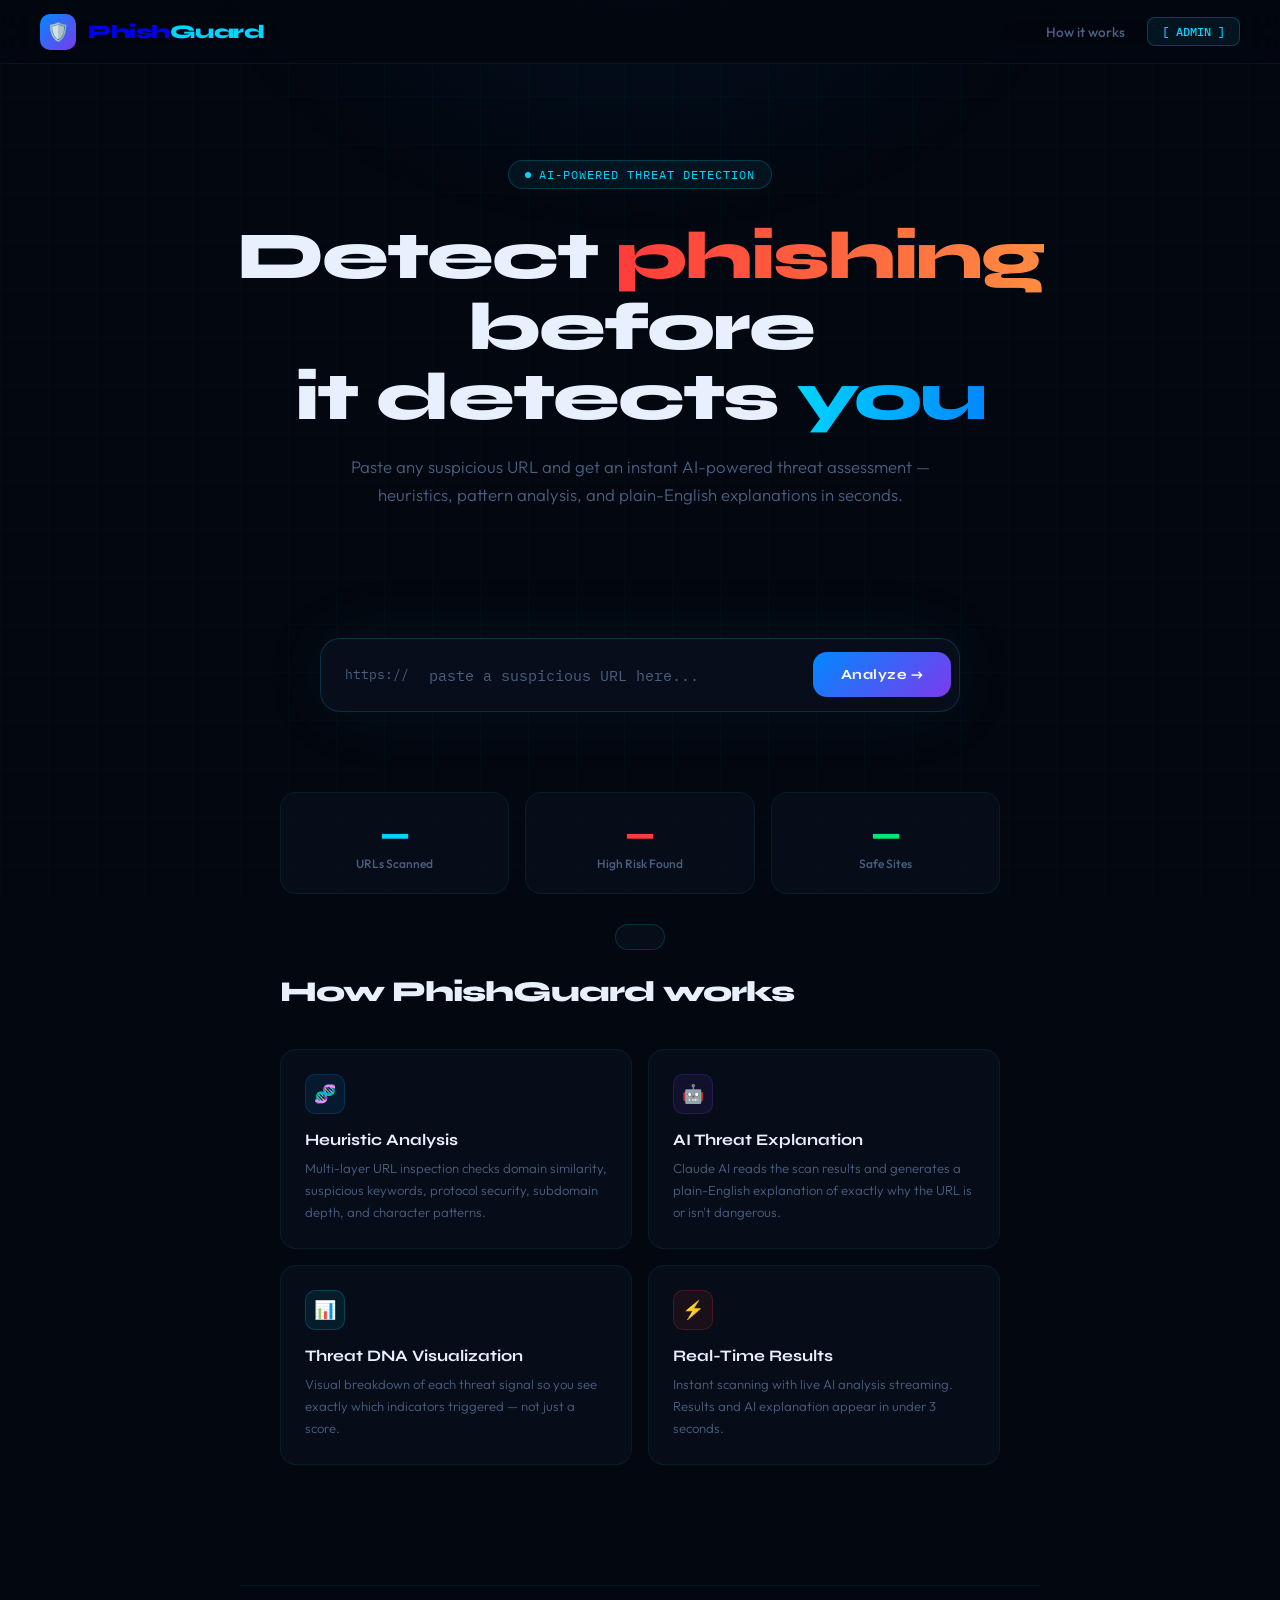
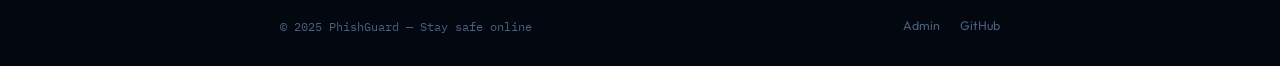
==== commit 3e6d5c0a: "update index" ====
--- a/index.html
+++ b/index.html
@@ -3,1315 +3,388 @@
 <head>
   <meta charset="UTF-8" />
   <meta name="viewport" content="width=device-width, initial-scale=1.0"/>
-  <title>PhishGuard — AI-Powered Phishing Detection</title>
-  <meta name="description" content="Scan any URL instantly. PhishGuard uses AI to detect phishing, lookalike domains, and malicious links in real time."/>
-  <script nonce="Jpw5R1wdUlXwokJK" type="text/javascript" src="//self.adblockultimate.net/manager.js?tm=1774898877&amp;lg=true" guid="{EE7A232E-1DA0-4A8F-BCAD-3C922AD565AF}" inwhitelist="false" status="true" autohide="true"></script><link rel="preconnect" href="https://fonts.googleapis.com">
-  <link href="https://fonts.googleapis.com/css2?family=JetBrains+Mono:wght@400;500;700&family=Syne:wght@400;600;700;800&display=swap" rel="stylesheet">
-
+  <title>PhishGuard — AI Phishing Detection</title>
+  <meta name="description" content="AI-powered phishing URL detection. Instantly analyze any URL for phishing threats.">
+  <link rel="preconnect" href="https://fonts.googleapis.com">
+  <link href="https://fonts.googleapis.com/css2?family=IBM+Plex+Mono:wght@400;500;600&family=Syne:wght@700;800&family=Outfit:wght@300;400;500;600&display=swap" rel="stylesheet">
   <style>
-    :root {
-      --bg: #05080f;
-      --bg2: #090d18;
-      --surface: #0d1526;
-      --surface2: #111d30;
-      --accent: #00d4ff;
-      --accent2: #0af;
-      --danger: #ff3b5c;
-      --warn: #ffb800;
-      --safe: #00e676;
-      --text: #e8edf8;
-      --muted: #5a7090;
-      --border: rgba(0,212,255,0.1);
-      --border2: rgba(0,212,255,0.2);
-      --glow: 0 0 30px rgba(0,212,255,0.15);
-    }
-
-    * { margin: 0; padding: 0; box-sizing: border-box; }
-
-    html { scroll-behavior: smooth; }
-
-    body {
-      background: var(--bg);
-      color: var(--text);
-      font-family: 'Syne', sans-serif;
-      min-height: 100vh;
-      overflow-x: hidden;
-    }
-
-    /* ── GRID OVERLAY ── */
-    body::before {
-      content: '';
-      position: fixed;
-      inset: 0;
-      background-image:
-        linear-gradient(rgba(0,212,255,0.025) 1px, transparent 1px),
-        linear-gradient(90deg, rgba(0,212,255,0.025) 1px, transparent 1px);
-      background-size: 48px 48px;
-      pointer-events: none;
-      z-index: 0;
-    }
-
-    /* ── ANIMATED ORBS ── */
-    .orb {
-      position: fixed;
-      border-radius: 50%;
-      filter: blur(90px);
-      pointer-events: none;
-      z-index: 0;
-      animation: drift 18s ease-in-out infinite alternate;
-    }
-    .orb-1 { width: 500px; height: 500px; background: rgba(0,212,255,0.07); top: -150px; left: -100px; }
-    .orb-2 { width: 400px; height: 400px; background: rgba(255,59,92,0.06); bottom: -100px; right: -100px; animation-delay: -9s; }
-    .orb-3 { width: 300px; height: 300px; background: rgba(0,230,118,0.05); top: 40%; left: 40%; animation-delay: -4s; }
-
-    @keyframes drift {
-      from { transform: translate(0, 0) scale(1); }
-      to   { transform: translate(40px, 30px) scale(1.1); }
-    }
-
-    /* ── NAV ── */
-    nav {
-      position: sticky;
-      top: 0;
-      z-index: 100;
-      display: flex;
-      align-items: center;
-      justify-content: space-between;
-      padding: 18px 40px;
-      background: rgba(5,8,15,0.85);
-      backdrop-filter: blur(20px);
-      border-bottom: 1px solid var(--border);
-    }
-
-    .nav-logo {
-      display: flex;
-      align-items: center;
-      gap: 12px;
-      text-decoration: none;
-    }
-
-    .logo-icon {
-      width: 38px; height: 38px;
-      background: linear-gradient(135deg, #00d4ff, #0070ff);
-      border-radius: 10px;
-      display: flex; align-items: center; justify-content: center;
-      font-size: 1.1rem;
-      box-shadow: 0 0 20px rgba(0,212,255,0.3);
-      animation: pulseGlow 3s ease-in-out infinite;
-    }
-
-    @keyframes pulseGlow {
-      0%, 100% { box-shadow: 0 0 20px rgba(0,212,255,0.3); }
-      50% { box-shadow: 0 0 35px rgba(0,212,255,0.6); }
-    }
-
-    .logo-text {
-      font-size: 1.15rem;
-      font-weight: 800;
-      color: var(--text);
-      letter-spacing: -0.5px;
-    }
-
-    .logo-text em {
-      color: var(--accent);
-      font-style: normal;
-    }
-
-    .nav-links {
-      display: flex;
-      align-items: center;
-      gap: 28px;
-    }
-
-    .nav-links a {
-      color: var(--muted);
-      text-decoration: none;
-      font-size: 0.85rem;
-      font-weight: 600;
-      letter-spacing: 0.5px;
-      transition: color 0.2s;
-    }
-
-    .nav-links a:hover { color: var(--accent); }
-
-    .nav-admin {
-      display: flex;
-      align-items: center;
-      gap: 6px;
-      background: rgba(0,212,255,0.08);
-      border: 1px solid var(--border2);
-      color: var(--accent) !important;
-      padding: 8px 18px;
-      border-radius: 8px;
-      transition: all 0.3s !important;
-    }
-
-    .nav-admin:hover {
-      background: rgba(0,212,255,0.15) !important;
-      box-shadow: var(--glow);
-    }
-
-    /* ── HERO ── */
-    .hero {
-      position: relative;
-      z-index: 1;
-      text-align: center;
-      padding: 90px 24px 60px;
-    }
-
-    .hero-badge {
-      display: inline-flex;
-      align-items: center;
-      gap: 8px;
-      background: rgba(0,212,255,0.06);
-      border: 1px solid var(--border2);
-      padding: 6px 16px;
-      border-radius: 100px;
-      font-family: 'JetBrains Mono', monospace;
-      font-size: 0.72rem;
-      color: var(--accent);
-      letter-spacing: 1px;
-      margin-bottom: 28px;
-      animation: fadeDown 0.8s ease both;
-    }
-
-    .hero-badge .dot {
-      width: 6px; height: 6px;
-      background: var(--accent);
-      border-radius: 50%;
-      animation: blink 1.4s ease-in-out infinite;
-    }
-
-    @keyframes blink { 0%, 100% { opacity: 1; } 50% { opacity: 0.2; } }
-
-    .hero-title {
-      font-size: clamp(2.8rem, 7vw, 5.5rem);
-      font-weight: 800;
-      line-height: 1.05;
-      letter-spacing: -2px;
-      margin-bottom: 20px;
-      animation: fadeDown 0.9s ease 0.1s both;
-    }
-
-    .hero-title .cyan { color: var(--accent); }
-    .hero-title .red  { color: var(--danger); }
-
-    .hero-sub {
-      font-size: 1rem;
-      color: var(--muted);
-      max-width: 480px;
-      margin: 0 auto 48px;
-      line-height: 1.7;
-      font-weight: 400;
-      animation: fadeDown 1s ease 0.2s both;
-    }
-
-    @keyframes fadeDown {
-      from { opacity: 0; transform: translateY(-18px); }
-      to   { opacity: 1; transform: translateY(0); }
-    }
-
-    /* ── SCAN BOX ── */
-    .scan-wrapper {
-      position: relative;
-      z-index: 1;
-      max-width: 720px;
-      margin: 0 auto;
-      padding: 0 24px;
-      animation: fadeUp 1s ease 0.3s both;
-    }
-
-    @keyframes fadeUp {
-      from { opacity: 0; transform: translateY(20px); }
-      to   { opacity: 1; transform: translateY(0); }
-    }
-
-    .scan-box {
-      background: var(--surface);
-      border: 1px solid var(--border2);
-      border-radius: 20px;
-      padding: 28px;
-      box-shadow: var(--glow), 0 40px 80px rgba(0,0,0,0.4);
-      position: relative;
-    }
-
-    .scan-box::before {
-      content: '';
-      position: absolute;
-      inset: -1px;
-      border-radius: 21px;
-      background: linear-gradient(135deg, rgba(0,212,255,0.15), transparent 50%, rgba(255,59,92,0.08));
-      pointer-events: none;
-    }
-
-    .scan-label {
-      font-family: 'JetBrains Mono', monospace;
-      font-size: 0.7rem;
-      color: var(--muted);
-      letter-spacing: 1.5px;
-      text-transform: uppercase;
-      margin-bottom: 12px;
-    }
-
-    .scan-input-row {
-      display: flex;
-      gap: 12px;
-    }
-
-    .url-input {
-      flex: 1;
-      background: rgba(5,8,15,0.8);
-      border: 1px solid var(--border2);
-      border-radius: 12px;
-      padding: 14px 20px;
-      color: var(--text);
-      font-size: 0.9rem;
-      font-family: 'JetBrains Mono', monospace;
-      outline: none;
-      transition: border 0.3s, box-shadow 0.3s;
-    }
-
-    .url-input::placeholder { color: var(--muted); }
-
-    .url-input:focus {
-      border-color: var(--accent);
-      box-shadow: 0 0 0 3px rgba(0,212,255,0.12);
-    }
-
-    .scan-btn {
-      background: linear-gradient(135deg, #00d4ff, #0070ff);
-      color: #fff;
-      border: none;
-      padding: 14px 28px;
-      border-radius: 12px;
-      font-size: 0.9rem;
-      font-weight: 700;
-      font-family: 'Syne', sans-serif;
-      cursor: pointer;
-      white-space: nowrap;
-      transition: all 0.3s;
-      box-shadow: 0 4px 24px rgba(0,212,255,0.3);
-      position: relative;
-      overflow: hidden;
-    }
-
-    .scan-btn::before {
-      content: '';
-      position: absolute;
-      inset: 0;
-      background: linear-gradient(135deg, #fff2, transparent);
-      opacity: 0;
-      transition: opacity 0.3s;
-    }
-
-    .scan-btn:hover { transform: translateY(-2px); box-shadow: 0 8px 32px rgba(0,212,255,0.45); }
-    .scan-btn:hover::before { opacity: 1; }
-    .scan-btn:disabled { opacity: 0.5; cursor: not-allowed; transform: none; }
-
-    .scan-examples {
-      display: flex;
-      align-items: center;
-      gap: 10px;
-      margin-top: 14px;
-      flex-wrap: wrap;
-    }
-
-    .scan-examples span {
-      font-size: 0.72rem;
-      color: var(--muted);
-      font-family: 'JetBrains Mono', monospace;
-    }
-
-    .example-chip {
-      font-size: 0.72rem;
-      color: var(--accent);
-      background: rgba(0,212,255,0.06);
-      border: 1px solid var(--border);
-      padding: 3px 10px;
-      border-radius: 6px;
-      cursor: pointer;
-      font-family: 'JetBrains Mono', monospace;
-      transition: all 0.2s;
-    }
-
-    .example-chip:hover { background: rgba(0,212,255,0.12); }
-
-    /* ── RESULT PANEL ── */
-    #result-panel {
-      position: relative;
-      z-index: 1;
-      max-width: 720px;
-      margin: 24px auto 0;
-      padding: 0 24px;
-      display: none;
-    }
-
-    .result-card {
-      background: var(--surface);
-      border-radius: 20px;
-      overflow: hidden;
-      border: 1px solid var(--border2);
-      box-shadow: 0 40px 80px rgba(0,0,0,0.4);
-      animation: slideIn 0.4s ease both;
-    }
-
-    @keyframes slideIn {
-      from { opacity: 0; transform: translateY(16px); }
-      to   { opacity: 1; transform: translateY(0); }
-    }
-
-    .result-header {
-      padding: 24px 28px;
-      display: flex;
-      align-items: center;
-      gap: 20px;
-      border-bottom: 1px solid var(--border);
-      position: relative;
-    }
-
-    .risk-orb {
-      width: 72px; height: 72px;
-      border-radius: 50%;
-      display: flex;
-      align-items: center;
-      justify-content: center;
-      font-size: 1.6rem;
-      font-weight: 800;
-      font-family: 'JetBrains Mono', monospace;
-      flex-shrink: 0;
-      position: relative;
-    }
-
-    .risk-orb::after {
-      content: '';
-      position: absolute;
-      inset: -4px;
-      border-radius: 50%;
-      border: 2px solid currentColor;
-      opacity: 0.3;
-      animation: orbPulse 2s ease-in-out infinite;
-    }
-
-    @keyframes orbPulse {
-      0%, 100% { transform: scale(1); opacity: 0.3; }
-      50% { transform: scale(1.1); opacity: 0.1; }
-    }
-
-    .orb-safe  { background: rgba(0,230,118,0.12); color: var(--safe); }
-    .orb-low   { background: rgba(255,184,0,0.12); color: var(--warn); }
-    .orb-medium { background: rgba(255,140,0,0.12); color: #ff8c00; }
-    .orb-high  { background: rgba(255,59,92,0.12); color: var(--danger); }
-
-    .result-info { flex: 1; }
-
-    .result-verdict {
-      font-size: 1.3rem;
-      font-weight: 800;
-      letter-spacing: -0.5px;
-      margin-bottom: 4px;
-    }
-
-    .result-url {
-      font-family: 'JetBrains Mono', monospace;
-      font-size: 0.78rem;
-      color: var(--muted);
-      word-break: break-all;
-    }
-
-    /* ── SCORE BAR ── */
-    .score-section {
-      padding: 20px 28px;
-      border-bottom: 1px solid var(--border);
-    }
-
-    .score-row {
-      display: flex;
-      justify-content: space-between;
-      align-items: center;
-      margin-bottom: 10px;
-    }
-
-    .score-label {
-      font-family: 'JetBrains Mono', monospace;
-      font-size: 0.72rem;
-      color: var(--muted);
-      letter-spacing: 1px;
-    }
-
-    .score-num {
-      font-family: 'JetBrains Mono', monospace;
-      font-size: 0.9rem;
-      font-weight: 700;
-    }
-
-    .score-bar-bg {
-      height: 6px;
-      background: rgba(255,255,255,0.05);
-      border-radius: 100px;
-      overflow: hidden;
-    }
-
-    .score-bar-fill {
-      height: 100%;
-      border-radius: 100px;
-      transition: width 1s cubic-bezier(0.4,0,0.2,1);
-      position: relative;
-    }
-
-    .score-bar-fill::after {
-      content: '';
-      position: absolute;
-      top: 0; right: 0;
-      width: 20px; height: 100%;
-      background: linear-gradient(90deg, transparent, rgba(255,255,255,0.3));
-    }
-
-    /* ── THREAT DNA ── */
-    .dna-section {
-      padding: 20px 28px;
-      border-bottom: 1px solid var(--border);
-    }
-
-    .section-title {
-      font-family: 'JetBrains Mono', monospace;
-      font-size: 0.68rem;
-      color: var(--muted);
-      letter-spacing: 2px;
-      text-transform: uppercase;
-      margin-bottom: 14px;
-    }
-
-    .dna-grid {
-      display: flex;
-      gap: 8px;
-      flex-wrap: wrap;
-    }
-
-    .dna-block {
-      display: flex;
-      align-items: center;
-      gap: 6px;
-      background: rgba(255,59,92,0.08);
-      border: 1px solid rgba(255,59,92,0.2);
-      padding: 6px 12px;
-      border-radius: 8px;
-      font-size: 0.78rem;
-      color: #ff8aa4;
-      font-family: 'JetBrains Mono', monospace;
-      animation: popIn 0.3s ease both;
-    }
-
-    @keyframes popIn {
-      from { opacity: 0; transform: scale(0.85); }
-      to   { opacity: 1; transform: scale(1); }
-    }
-
-    .dna-block .dot {
-      width: 5px; height: 5px;
-      background: var(--danger);
-      border-radius: 50%;
-    }
-
-    .dna-empty {
-      display: flex;
-      align-items: center;
-      gap: 8px;
-      color: var(--safe);
-      font-family: 'JetBrains Mono', monospace;
-      font-size: 0.82rem;
-    }
-
-    /* ── AI CHAT ── */
-    .ai-section {
-      padding: 20px 28px;
-    }
-
-    .ai-header {
-      display: flex;
-      align-items: center;
-      gap: 10px;
-      margin-bottom: 14px;
-    }
-
-    .ai-badge {
-      display: flex;
-      align-items: center;
-      gap: 6px;
-      background: linear-gradient(135deg, rgba(99,102,241,0.15), rgba(0,212,255,0.1));
-      border: 1px solid rgba(99,102,241,0.25);
-      padding: 4px 12px;
-      border-radius: 100px;
-      font-size: 0.72rem;
-      font-family: 'JetBrains Mono', monospace;
-      color: #a5b4fc;
-      letter-spacing: 0.5px;
-    }
-
-    .ai-badge .ai-dot {
-      width: 5px; height: 5px;
-      background: #a5b4fc;
-      border-radius: 50%;
-      animation: blink 2s ease-in-out infinite;
-    }
-
-    .ai-chat-box {
-      background: rgba(5,8,15,0.6);
-      border: 1px solid var(--border);
-      border-radius: 12px;
-      padding: 16px;
-      min-height: 80px;
-      font-size: 0.85rem;
-      line-height: 1.7;
-      color: var(--text);
-      margin-bottom: 12px;
-      font-family: 'Syne', sans-serif;
-    }
-
-    .ai-chat-box .ai-typing {
-      display: inline-flex;
-      gap: 4px;
-      align-items: center;
-    }
-
-    .ai-chat-box .ai-typing span {
-      width: 6px; height: 6px;
-      background: var(--accent);
-      border-radius: 50%;
-      animation: bounce 1.2s ease-in-out infinite;
-    }
-
-    .ai-chat-box .ai-typing span:nth-child(2) { animation-delay: 0.2s; }
-    .ai-chat-box .ai-typing span:nth-child(3) { animation-delay: 0.4s; }
-
-    @keyframes bounce {
-      0%, 60%, 100% { transform: translateY(0); }
-      30% { transform: translateY(-6px); }
-    }
-
-    .ai-questions {
-      display: flex;
-      flex-wrap: wrap;
-      gap: 8px;
-      margin-bottom: 12px;
-    }
-
-    .ai-q-btn {
-      background: rgba(0,212,255,0.06);
-      border: 1px solid var(--border);
-      color: var(--accent);
-      padding: 7px 14px;
-      border-radius: 8px;
-      font-size: 0.78rem;
-      cursor: pointer;
-      font-family: 'Syne', sans-serif;
-      font-weight: 600;
-      transition: all 0.2s;
-    }
-
-    .ai-q-btn:hover { background: rgba(0,212,255,0.12); border-color: var(--accent); }
-
-    .ai-input-row {
-      display: flex;
-      gap: 8px;
-    }
-
-    .ai-input {
-      flex: 1;
-      background: rgba(5,8,15,0.8);
-      border: 1px solid var(--border);
-      border-radius: 10px;
-      padding: 10px 14px;
-      color: var(--text);
-      font-size: 0.82rem;
-      font-family: 'Syne', sans-serif;
-      outline: none;
-      transition: border 0.3s;
-    }
-
-    .ai-input:focus { border-color: var(--accent); }
-    .ai-input::placeholder { color: var(--muted); }
-
-    .ai-send-btn {
-      background: linear-gradient(135deg, #6366f1, #4f46e5);
-      color: #fff;
-      border: none;
-      padding: 10px 18px;
-      border-radius: 10px;
-      font-size: 0.82rem;
-      font-weight: 700;
-      cursor: pointer;
-      transition: all 0.2s;
-      font-family: 'Syne', sans-serif;
-    }
-
-    .ai-send-btn:hover { transform: translateY(-1px); box-shadow: 0 4px 16px rgba(99,102,241,0.4); }
-    .ai-send-btn:disabled { opacity: 0.4; cursor: not-allowed; transform: none; }
-
-    /* ── REPORT ── */
-    .report-row {
-      padding: 14px 28px;
-      border-top: 1px solid var(--border);
-      display: flex;
-      align-items: center;
-      justify-content: space-between;
-    }
-
-    .report-btn {
-      background: transparent;
-      border: 1px solid rgba(255,59,92,0.25);
-      color: #ff8aa4;
-      padding: 7px 16px;
-      border-radius: 8px;
-      font-size: 0.78rem;
-      cursor: pointer;
-      font-family: 'Syne', sans-serif;
-      font-weight: 600;
-      transition: all 0.2s;
-    }
-
-    .report-btn:hover { background: rgba(255,59,92,0.08); border-color: var(--danger); }
-
-    .scan-again-btn {
-      background: transparent;
-      border: 1px solid var(--border2);
-      color: var(--accent);
-      padding: 7px 16px;
-      border-radius: 8px;
-      font-size: 0.78rem;
-      cursor: pointer;
-      font-family: 'Syne', sans-serif;
-      font-weight: 600;
-      transition: all 0.2s;
-    }
-
-    .scan-again-btn:hover { background: rgba(0,212,255,0.08); }
-
-    /* ── STATS STRIP ── */
-    .stats-strip {
-      position: relative;
-      z-index: 1;
-      display: flex;
-      justify-content: center;
-      gap: 40px;
-      padding: 60px 24px;
-      flex-wrap: wrap;
-    }
-
-    .stat-item {
-      text-align: center;
-      animation: fadeUp 1s ease 0.5s both;
-    }
-
-    .stat-num {
-      font-size: 2.2rem;
-      font-weight: 800;
-      font-family: 'JetBrains Mono', monospace;
-      color: var(--accent);
-      display: block;
-      line-height: 1;
-      margin-bottom: 6px;
-    }
-
-    .stat-lbl {
-      font-size: 0.78rem;
-      color: var(--muted);
-      font-weight: 600;
-      letter-spacing: 0.5px;
-    }
-
-    /* ── HOW IT WORKS ── */
-    .how-section {
-      position: relative;
-      z-index: 1;
-      max-width: 900px;
-      margin: 0 auto;
-      padding: 40px 24px 80px;
-    }
-
-    .section-heading {
-      text-align: center;
-      margin-bottom: 48px;
-    }
-
-    .section-heading h2 {
-      font-size: 2rem;
-      font-weight: 800;
-      letter-spacing: -1px;
-      margin-bottom: 8px;
-    }
-
-    .section-heading p {
-      color: var(--muted);
-      font-size: 0.9rem;
-      font-weight: 400;
-    }
-
-    .steps-grid {
-      display: grid;
-      grid-template-columns: repeat(3, 1fr);
-      gap: 20px;
-    }
-
-    .step-card {
-      background: var(--surface);
-      border: 1px solid var(--border);
-      border-radius: 16px;
-      padding: 28px 24px;
-      transition: border-color 0.3s, transform 0.3s;
-      position: relative;
-      overflow: hidden;
-    }
-
-    .step-card::before {
-      content: '';
-      position: absolute;
-      top: 0; left: 0; right: 0;
-      height: 2px;
-      background: linear-gradient(90deg, var(--accent), transparent);
-      opacity: 0;
-      transition: opacity 0.3s;
-    }
-
-    .step-card:hover { border-color: var(--border2); transform: translateY(-4px); }
-    .step-card:hover::before { opacity: 1; }
-
-    .step-num {
-      font-family: 'JetBrains Mono', monospace;
-      font-size: 0.7rem;
-      color: var(--accent);
-      letter-spacing: 2px;
-      margin-bottom: 12px;
-    }
-
-    .step-icon {
-      font-size: 1.5rem;
-      margin-bottom: 12px;
-      display: block;
-    }
-
-    .step-title {
-      font-size: 1rem;
-      font-weight: 700;
-      margin-bottom: 8px;
-    }
-
-    .step-desc {
-      font-size: 0.82rem;
-      color: var(--muted);
-      line-height: 1.7;
-      font-weight: 400;
-    }
-
-    /* ── LOADING ── */
-    #loading-overlay {
-      position: fixed;
-      inset: 0;
-      background: rgba(5,8,15,0.85);
-      backdrop-filter: blur(10px);
-      display: none;
-      align-items: center;
-      justify-content: center;
-      z-index: 500;
-      flex-direction: column;
-      gap: 20px;
-    }
-
-    .scan-spinner {
-      width: 60px; height: 60px;
-      border: 2px solid rgba(0,212,255,0.1);
-      border-top: 2px solid var(--accent);
-      border-right: 2px solid var(--accent);
-      border-radius: 50%;
-      animation: spin 0.8s linear infinite;
-    }
-
-    @keyframes spin { to { transform: rotate(360deg); } }
-
-    .loading-text {
-      font-family: 'JetBrains Mono', monospace;
-      font-size: 0.85rem;
-      color: var(--accent);
-      letter-spacing: 1px;
-      animation: blink 1.5s ease-in-out infinite;
-    }
-
-    /* ── FOOTER ── */
-    footer {
-      position: relative;
-      z-index: 1;
-      text-align: center;
-      padding: 40px 24px;
-      border-top: 1px solid var(--border);
-      color: var(--muted);
-      font-size: 0.8rem;
-    }
-
-    footer a { color: var(--accent); text-decoration: none; }
-
-    /* ── RESPONSIVE ── */
-    @media (max-width: 640px) {
-      nav { padding: 14px 20px; }
-      .nav-links { display: none; }
-      .hero { padding: 60px 20px 40px; }
-      .scan-input-row { flex-direction: column; }
-      .steps-grid { grid-template-columns: 1fr; }
-      .stats-strip { gap: 28px; }
-    }
-
-    /* ── TOAST ── */
-    .toast {
-      position: fixed;
-      bottom: 28px;
-      right: 28px;
-      background: var(--surface2);
-      border: 1px solid var(--border2);
-      border-radius: 12px;
-      padding: 14px 20px;
-      font-size: 0.85rem;
-      color: var(--text);
-      z-index: 1000;
-      animation: toastIn 0.3s ease both;
-      display: none;
-    }
-
-    @keyframes toastIn {
-      from { opacity: 0; transform: translateY(10px); }
-      to   { opacity: 1; transform: translateY(0); }
-    }
+    :root{--bg:#03070f;--accent:#00d4ff;--accent2:#0088ff;--accent3:#7c3aed;--danger:#ff3b3b;--warning:#ffaa00;--safe:#00e87a;--low:#ffe066;--text:#e8f0fe;--muted:#4a6080;--border:rgba(0,212,255,0.08);--border2:rgba(0,212,255,0.18);}
+    *{margin:0;padding:0;box-sizing:border-box;}
+    html{scroll-behavior:smooth;}
+    body{background:var(--bg);color:var(--text);font-family:'Outfit',sans-serif;min-height:100vh;overflow-x:hidden;}
+    body::before{content:'';position:fixed;inset:0;background-image:linear-gradient(rgba(0,212,255,0.025) 1px,transparent 1px),linear-gradient(90deg,rgba(0,212,255,0.025) 1px,transparent 1px);background-size:48px 48px;pointer-events:none;z-index:0;}
+    body::after{content:'';position:fixed;top:-40%;left:50%;transform:translateX(-50%);width:900px;height:600px;background:radial-gradient(ellipse,rgba(0,136,255,0.07) 0%,transparent 70%);pointer-events:none;z-index:0;}
+    nav{position:fixed;top:0;left:0;right:0;z-index:100;padding:0 40px;height:64px;display:flex;align-items:center;justify-content:space-between;background:rgba(3,7,15,0.85);backdrop-filter:blur(20px);border-bottom:1px solid var(--border);}
+    .nav-brand{display:flex;align-items:center;gap:12px;text-decoration:none;}
+    .brand-shield{width:36px;height:36px;background:linear-gradient(135deg,var(--accent2),var(--accent3));border-radius:10px;display:flex;align-items:center;justify-content:center;font-size:18px;}
+    .brand-text{font-family:'Syne',sans-serif;font-size:1.2rem;font-weight:800;letter-spacing:-0.5px;}
+    .brand-text span{color:var(--accent);}
+    .nav-links{display:flex;align-items:center;gap:8px;}
+    .nav-links a{color:var(--muted);text-decoration:none;font-size:0.85rem;padding:6px 14px;border-radius:8px;transition:all .2s;font-weight:500;}
+    .nav-links a:hover{color:var(--text);background:rgba(255,255,255,0.05);}
+    .nav-cta{background:rgba(0,212,255,0.08)!important;border:1px solid rgba(0,212,255,0.25)!important;color:var(--accent)!important;font-family:'IBM Plex Mono',monospace;font-size:0.75rem!important;}
+    .hero{position:relative;z-index:1;padding:160px 40px 80px;max-width:900px;margin:0 auto;text-align:center;}
+    .hero-tag{display:inline-flex;align-items:center;gap:8px;background:rgba(0,212,255,0.06);border:1px solid rgba(0,212,255,0.2);color:var(--accent);font-family:'IBM Plex Mono',monospace;font-size:0.72rem;padding:6px 16px;border-radius:100px;margin-bottom:32px;letter-spacing:1px;}
+    .hero-tag-dot{width:6px;height:6px;border-radius:50%;background:var(--accent);animation:blink 1.4s ease-in-out infinite;}
+    @keyframes blink{0%,100%{opacity:1}50%{opacity:0.2}}
+    .hero-title{font-family:'Syne',sans-serif;font-size:clamp(2.4rem,6vw,4.2rem);font-weight:800;line-height:1.05;letter-spacing:-2px;margin-bottom:20px;}
+    .hero-title .accent{background:linear-gradient(90deg,var(--accent),var(--accent2));-webkit-background-clip:text;-webkit-text-fill-color:transparent;background-clip:text;}
+    .hero-title .danger-word{background:linear-gradient(90deg,var(--danger),#ff8c42);-webkit-background-clip:text;-webkit-text-fill-color:transparent;background-clip:text;}
+    .hero-sub{color:var(--muted);font-size:1.05rem;font-weight:300;margin-bottom:48px;line-height:1.7;max-width:580px;margin-left:auto;margin-right:auto;}
+    .scan-container{position:relative;z-index:1;max-width:720px;margin:0 auto 80px;padding:0 40px;}
+    .scan-box{background:rgba(8,15,28,0.9);border:1px solid var(--border2);border-radius:20px;padding:8px;box-shadow:0 0 80px rgba(0,212,255,0.06);}
+    .scan-row{display:flex;align-items:center;gap:8px;}
+    .scan-prefix{font-family:'IBM Plex Mono',monospace;font-size:0.8rem;color:var(--muted);padding:0 4px 0 16px;white-space:nowrap;flex-shrink:0;}
+    .scan-input{flex:1;background:transparent;border:none;outline:none;color:var(--text);font-family:'IBM Plex Mono',monospace;font-size:0.95rem;padding:18px 8px;caret-color:var(--accent);}
+    .scan-input::placeholder{color:var(--muted);}
+    .scan-btn{background:linear-gradient(135deg,var(--accent2),var(--accent3));border:none;color:#fff;font-family:'Syne',sans-serif;font-size:0.88rem;font-weight:700;padding:14px 28px;border-radius:14px;cursor:pointer;white-space:nowrap;transition:all .3s;letter-spacing:0.5px;flex-shrink:0;}
+    .scan-btn:hover{transform:translateY(-1px);box-shadow:0 8px 30px rgba(0,136,255,0.35);}
+    .scan-btn:disabled{opacity:0.5;cursor:not-allowed;transform:none;}
+    #resultSection{display:none;position:relative;z-index:1;max-width:800px;margin:0 auto 60px;padding:0 40px;animation:fadeSlideUp .5s ease both;}
+    @keyframes fadeSlideUp{from{opacity:0;transform:translateY(20px)}to{opacity:1;transform:translateY(0)}}
+    .result-card{background:rgba(8,15,28,0.95);border-radius:20px;overflow:hidden;border:1px solid var(--border2);}
+    .scanning-overlay{padding:60px 28px;text-align:center;}
+    .scanner-visual{position:relative;width:80px;height:80px;margin:0 auto 24px;}
+    .scanner-ring{position:absolute;inset:0;border-radius:50%;border:2px solid transparent;border-top-color:var(--accent);animation:spin 1s linear infinite;}
+    .scanner-ring:nth-child(2){inset:10px;border-top-color:var(--accent2);animation-duration:.75s;animation-direction:reverse;}
+    .scanner-ring:nth-child(3){inset:20px;border-top-color:var(--accent3);animation-duration:.5s;}
+    .scanner-dot{position:absolute;inset:32px;border-radius:50%;background:var(--accent);box-shadow:0 0 20px var(--accent);animation:pulseScale 1s ease-in-out infinite;}
+    @keyframes spin{to{transform:rotate(360deg)}}
+    @keyframes pulseScale{0%,100%{transform:scale(1);opacity:1}50%{transform:scale(.7);opacity:.5}}
+    .scanning-text{font-family:'IBM Plex Mono',monospace;font-size:0.82rem;color:var(--muted);}
+    .scanning-steps{margin-top:20px;display:flex;flex-direction:column;gap:6px;align-items:center;}
+    .scan-step{display:flex;align-items:center;gap:8px;font-family:'IBM Plex Mono',monospace;font-size:0.72rem;color:var(--muted);opacity:0;transition:opacity .4s;}
+    .scan-step.done{opacity:1;color:var(--safe);}
+    .scan-step.active{opacity:1;}
+    .step-dot{width:6px;height:6px;border-radius:50%;background:currentColor;}
+    .result-header{padding:24px 28px;display:flex;align-items:center;gap:20px;border-bottom:1px solid var(--border);}
+    .risk-ring{position:relative;width:80px;height:80px;flex-shrink:0;}
+    .risk-ring svg{transform:rotate(-90deg);width:80px;height:80px;}
+    .risk-ring-bg{fill:none;stroke:rgba(255,255,255,0.06);stroke-width:6;}
+    .risk-ring-fill{fill:none;stroke-width:6;stroke-linecap:round;transition:stroke-dashoffset 1s ease;}
+    .risk-ring-label{position:absolute;inset:0;display:flex;flex-direction:column;align-items:center;justify-content:center;}
+    .risk-num{font-family:'IBM Plex Mono',monospace;font-size:1.2rem;font-weight:600;line-height:1;}
+    .risk-label-small{font-size:0.55rem;color:var(--muted);letter-spacing:1px;margin-top:2px;}
+    .result-info{flex:1;min-width:0;}
+    .result-url{font-family:'IBM Plex Mono',monospace;font-size:0.8rem;color:var(--muted);word-break:break-all;margin-bottom:6px;}
+    .result-verdict{font-family:'Syne',sans-serif;font-size:1.5rem;font-weight:800;letter-spacing:-0.5px;}
+    .result-meta{font-size:0.78rem;color:var(--muted);margin-top:4px;font-family:'IBM Plex Mono',monospace;}
+    .verdict-safe{color:var(--safe);}.verdict-low{color:var(--low);}.verdict-medium{color:var(--warning);}.verdict-high{color:var(--danger);}
+    .threat-dna{padding:24px 28px;border-bottom:1px solid var(--border);}
+    .section-label{font-family:'IBM Plex Mono',monospace;font-size:0.68rem;color:var(--muted);letter-spacing:2px;text-transform:uppercase;margin-bottom:16px;display:flex;align-items:center;gap:8px;}
+    .section-label::after{content:'';flex:1;height:1px;background:var(--border);}
+    .dna-grid{display:grid;grid-template-columns:repeat(auto-fill,minmax(150px,1fr));gap:10px;}
+    .dna-item{background:rgba(255,255,255,0.02);border:1px solid var(--border);border-radius:12px;padding:12px 14px;transition:border-color .2s;}
+    .dna-item.active{border-color:rgba(255,59,59,0.3);background:rgba(255,59,59,0.04);}
+    .dna-item.active .dna-bar-fill{background:var(--danger);}
+    .dna-icon{font-size:16px;margin-bottom:6px;opacity:0.4;}
+    .dna-item.active .dna-icon{opacity:1;}
+    .dna-name{font-size:0.72rem;color:var(--muted);margin-bottom:8px;font-weight:500;}
+    .dna-bar{height:3px;background:rgba(255,255,255,0.06);border-radius:2px;overflow:hidden;}
+    .dna-bar-fill{height:100%;background:var(--muted);border-radius:2px;transition:width 1s ease;width:0%;}
+    .flags-section{padding:20px 28px;border-bottom:1px solid var(--border);}
+    .flags-list{display:flex;flex-direction:column;gap:8px;}
+    .flag-item{display:flex;align-items:flex-start;gap:10px;padding:10px 14px;background:rgba(255,59,59,0.04);border:1px solid rgba(255,59,59,0.12);border-radius:10px;font-size:0.82rem;color:#ffa0a0;}
+    .flag-icon{width:16px;height:16px;border-radius:50%;background:var(--danger);flex-shrink:0;margin-top:1px;display:flex;align-items:center;justify-content:center;font-size:9px;color:#fff;font-weight:700;}
+    .no-flags{display:flex;align-items:center;gap:10px;padding:12px 16px;background:rgba(0,232,122,0.04);border:1px solid rgba(0,232,122,0.15);border-radius:10px;font-size:0.82rem;color:#80ffb2;}
+    .ai-section{padding:24px 28px;}
+    .ai-header{display:flex;align-items:center;gap:10px;margin-bottom:16px;}
+    .ai-badge{display:flex;align-items:center;gap:6px;background:rgba(124,58,237,0.1);border:1px solid rgba(124,58,237,0.3);color:#c4b5fd;font-family:'IBM Plex Mono',monospace;font-size:0.68rem;padding:4px 10px;border-radius:6px;letter-spacing:1px;}
+    .ai-badge-dot{width:5px;height:5px;border-radius:50%;background:#a78bfa;animation:blink 1.4s ease-in-out infinite;}
+    .ai-response{background:rgba(124,58,237,0.04);border:1px solid rgba(124,58,237,0.12);border-radius:14px;padding:20px;font-size:0.88rem;line-height:1.8;color:#c4cfe8;min-height:80px;}
+    .ai-typing{display:flex;gap:4px;align-items:center;padding:10px 0;}
+    .ai-typing-dot{width:6px;height:6px;border-radius:50%;background:#7c3aed;animation:typingBounce 1.2s ease-in-out infinite;}
+    .ai-typing-dot:nth-child(2){animation-delay:.15s}.ai-typing-dot:nth-child(3){animation-delay:.3s}
+    @keyframes typingBounce{0%,80%,100%{transform:translateY(0);opacity:0.4}40%{transform:translateY(-6px);opacity:1}}
+    .ai-text{display:none;}
+    .report-row{display:flex;gap:10px;margin-top:16px;}
+    .report-btn{flex:1;padding:11px;background:rgba(255,59,59,0.06);border:1px solid rgba(255,59,59,0.2);color:#ff8080;border-radius:10px;cursor:pointer;font-family:'Outfit',sans-serif;font-size:0.82rem;font-weight:500;transition:all .2s;}
+    .report-btn:hover{background:rgba(255,59,59,0.12);}
+    .share-btn{flex:1;padding:11px;background:rgba(0,212,255,0.06);border:1px solid rgba(0,212,255,0.2);color:var(--accent);border-radius:10px;cursor:pointer;font-family:'Outfit',sans-serif;font-size:0.82rem;font-weight:500;transition:all .2s;}
+    .share-btn:hover{background:rgba(0,212,255,0.12);}
+    .stats-section{position:relative;z-index:1;max-width:800px;margin:0 auto 80px;padding:0 40px;}
+    .stats-bar{display:grid;grid-template-columns:repeat(3,1fr);gap:16px;}
+    .stat-card{background:rgba(8,15,28,0.8);border:1px solid var(--border);border-radius:16px;padding:22px 24px;text-align:center;transition:border-color .3s;}
+    .stat-card:hover{border-color:var(--border2);}
+    .stat-num{font-family:'Syne',sans-serif;font-size:2rem;font-weight:800;letter-spacing:-1px;display:block;}
+    .stat-label{font-size:0.75rem;color:var(--muted);margin-top:2px;font-weight:500;}
+    .how-section{position:relative;z-index:1;max-width:800px;margin:0 auto 120px;padding:0 40px;}
+    .section-title{font-family:'Syne',sans-serif;font-size:1.8rem;font-weight:800;letter-spacing:-1px;margin-bottom:40px;}
+    .features-grid{display:grid;grid-template-columns:repeat(2,1fr);gap:16px;}
+    .feature-card{background:rgba(8,15,28,0.8);border:1px solid var(--border);border-radius:16px;padding:24px;transition:all .3s;}
+    .feature-card:hover{border-color:var(--border2);transform:translateY(-2px);}
+    .feature-icon{width:40px;height:40px;border-radius:10px;display:flex;align-items:center;justify-content:center;font-size:18px;margin-bottom:16px;}
+    .fi-blue{background:rgba(0,136,255,0.1);border:1px solid rgba(0,136,255,0.2);}
+    .fi-purple{background:rgba(124,58,237,0.1);border:1px solid rgba(124,58,237,0.2);}
+    .fi-cyan{background:rgba(0,212,255,0.08);border:1px solid rgba(0,212,255,0.2);}
+    .fi-red{background:rgba(255,59,59,0.08);border:1px solid rgba(255,59,59,0.2);}
+    .feature-title{font-family:'Syne',sans-serif;font-size:1rem;font-weight:700;margin-bottom:8px;}
+    .feature-desc{font-size:0.82rem;color:var(--muted);line-height:1.7;font-weight:300;}
+    footer{position:relative;z-index:1;border-top:1px solid var(--border);padding:32px 40px;display:flex;justify-content:space-between;align-items:center;max-width:800px;margin:0 auto;}
+    .footer-text{font-size:0.78rem;color:var(--muted);font-family:'IBM Plex Mono',monospace;}
+    .footer-links{display:flex;gap:20px;}
+    .footer-links a{font-size:0.78rem;color:var(--muted);text-decoration:none;transition:color .2s;}
+    .footer-links a:hover{color:var(--text);}
+    .toast{position:fixed;bottom:30px;left:50%;transform:translateX(-50%) translateY(80px);background:rgba(8,15,28,0.95);border:1px solid var(--border2);color:var(--text);font-family:'IBM Plex Mono',monospace;font-size:0.78rem;padding:12px 24px;border-radius:100px;z-index:999;transition:transform .4s ease;}
+    .toast.show{transform:translateX(-50%) translateY(0);}
+    @media(max-width:640px){nav{padding:0 20px;}.hero{padding:120px 20px 60px;}.scan-container,#resultSection,.stats-section,.how-section{padding:0 20px;}.features-grid{grid-template-columns:1fr;}.stats-bar{gap:10px;}.nav-links{display:none;}.report-row{flex-direction:column;}}
   </style>
 </head>
 <body>
-
-  <div class="orb orb-1"></div>
-  <div class="orb orb-2"></div>
-  <div class="orb orb-3"></div>
-
-  <!-- LOADING -->
-  <div id="loading-overlay">
-    <div class="scan-spinner"></div>
-    <div class="loading-text">SCANNING URL...</div>
-  </div>
-
-  <!-- TOAST -->
-  <div class="toast" id="toast"></div>
-
-  <!-- NAV -->
-  <nav>
-    <a href="#" class="nav-logo">
-      <div class="logo-icon">🛡️</div>
-      <span class="logo-text">Phish<em>Guard</em></span>
-    </a>
-    <div class="nav-links">
-      <a href="#how">How It Works</a>
-      <a href="admin.html" class="nav-admin">⚡ Admin</a>
-    </div>
-  </nav>
-
-  <!-- HERO -->
-  <section class="hero">
-    <div class="hero-badge">
-      <div class="dot"></div>
-      AI-POWERED THREAT INTELLIGENCE
-    </div>
-    <h1 class="hero-title">
-      Scan before<br/>
-      you <span class="red">get</span> <span class="cyan">phished</span>
-    </h1>
-    <p class="hero-sub">
-      Paste any URL. Our AI analyzes domain similarity, keyword patterns, and threat signals in real time — then explains exactly why it's dangerous.
-    </p>
-  </section>
-
-  <!-- SCAN BOX -->
-  <div class="scan-wrapper">
-    <div class="scan-box">
-      <div class="scan-label">// Enter URL to analyze</div>
-      <div class="scan-input-row">
-        <input
-          type="text"
-          class="url-input"
-          id="urlInput"
-          placeholder="https://paypa1-secure-login.com/verify"
-          autocomplete="off"
-        />
-        <button class="scan-btn" id="scanBtn" onclick="analyzeScan()">Scan Now →</button>
-      </div>
-      <div class="scan-examples">
-        <span>try:</span>
-        <span class="example-chip" onclick="tryExample('http://paypa1.com/login')">paypa1.com</span>
-        <span class="example-chip" onclick="tryExample('https://google.com')">google.com</span>
-        <span class="example-chip" onclick="tryExample('http://secure-amazon-verify.account-login.tk/confirm')">suspicious link</span>
-      </div>
-    </div>
-  </div>
-
-  <!-- RESULT PANEL -->
-  <div id="result-panel">
-    <div class="result-card">
-
-      <!-- Header -->
-      <div class="result-header">
-        <div class="risk-orb" id="riskOrb">—</div>
-        <div class="result-info">
-          <div class="result-verdict" id="resultVerdict">—</div>
-          <div class="result-url" id="resultUrl">—</div>
+<nav>
+  <a href="#" class="nav-brand">
+    <div class="brand-shield">🛡️</div>
+    <span class="brand-text">Phish<span>Guard</span></span>
+  </a>
+  <div class="nav-links">
+    <a href="#how">How it works</a>
+    <a href="admin.html" class="nav-cta">[ ADMIN ]</a>
+  </div>
+</nav>
+
+<section class="hero">
+  <div class="hero-tag"><div class="hero-tag-dot"></div>AI-POWERED THREAT DETECTION</div>
+  <h1 class="hero-title">Detect <span class="danger-word">phishing</span> before<br>it detects <span class="accent">you</span></h1>
+  <p class="hero-sub">Paste any suspicious URL and get an instant AI-powered threat assessment — heuristics, pattern analysis, and plain-English explanations in seconds.</p>
+</section>
+
+<div class="scan-container">
+  <div class="scan-box">
+    <div class="scan-row">
+      <span class="scan-prefix">https://</span>
+      <input class="scan-input" id="urlInput" type="text" placeholder="paste a suspicious URL here..." autocomplete="off" spellcheck="false"/>
+      <button class="scan-btn" id="scanBtn" onclick="startScan()">Analyze →</button>
+    </div>
+  </div>
+</div>
+
+<div id="resultSection">
+  <div class="result-card" id="scanningCard" style="display:none;">
+    <div class="scanning-overlay">
+      <div class="scanner-visual">
+        <div class="scanner-ring"></div><div class="scanner-ring"></div><div class="scanner-ring"></div>
+        <div class="scanner-dot"></div>
+      </div>
+      <div class="scanning-text">Analyzing URL...</div>
+      <div class="scanning-steps">
+        <div class="scan-step" id="step1"><div class="step-dot"></div>Parsing URL structure</div>
+        <div class="scan-step" id="step2"><div class="step-dot"></div>Checking domain patterns</div>
+        <div class="scan-step" id="step3"><div class="step-dot"></div>Running heuristic analysis</div>
+        <div class="scan-step" id="step4"><div class="step-dot"></div>AI threat assessment</div>
+      </div>
+    </div>
+  </div>
+
+  <div class="result-card" id="resultCard" style="display:none;">
+    <div class="result-header">
+      <div class="risk-ring">
+        <svg viewBox="0 0 80 80">
+          <circle class="risk-ring-bg" cx="40" cy="40" r="33"/>
+          <circle class="risk-ring-fill" id="riskRingFill" cx="40" cy="40" r="33" stroke-dasharray="207.3" stroke-dashoffset="207.3"/>
+        </svg>
+        <div class="risk-ring-label">
+          <span class="risk-num" id="riskNum">0</span>
+          <span class="risk-label-small">RISK</span>
         </div>
       </div>
-
-      <!-- Score bar -->
-      <div class="score-section">
-        <div class="score-row">
-          <span class="score-label">THREAT SCORE</span>
-          <span class="score-num" id="scoreNum">0/100</span>
+      <div class="result-info">
+        <div class="result-url" id="resultUrl"></div>
+        <div class="result-verdict" id="resultVerdict"></div>
+        <div class="result-meta" id="resultMeta"></div>
+      </div>
+    </div>
+
+    <div class="threat-dna">
+      <div class="section-label">Threat DNA</div>
+      <div class="dna-grid">
+        <div class="dna-item" id="dna-https"><div class="dna-icon">🔓</div><div class="dna-name">No HTTPS</div><div class="dna-bar"><div class="dna-bar-fill"></div></div></div>
+        <div class="dna-item" id="dna-domain"><div class="dna-icon">🌐</div><div class="dna-name">Fake Domain</div><div class="dna-bar"><div class="dna-bar-fill"></div></div></div>
+        <div class="dna-item" id="dna-keywords"><div class="dna-icon">🔑</div><div class="dna-name">Phish Keywords</div><div class="dna-bar"><div class="dna-bar-fill"></div></div></div>
+        <div class="dna-item" id="dna-url"><div class="dna-icon">📏</div><div class="dna-name">Long URL</div><div class="dna-bar"><div class="dna-bar-fill"></div></div></div>
+        <div class="dna-item" id="dna-subdomain"><div class="dna-icon">🪆</div><div class="dna-name">Subdomains</div><div class="dna-bar"><div class="dna-bar-fill"></div></div></div>
+        <div class="dna-item" id="dna-special"><div class="dna-icon">⚡</div><div class="dna-name">Suspicious Chars</div><div class="dna-bar"><div class="dna-bar-fill"></div></div></div>
+      </div>
+    </div>
+
+    <div class="flags-section">
+      <div class="section-label">Detected Signals</div>
+      <div class="flags-list" id="flagsList"></div>
+    </div>
+
+    <div class="ai-section">
+      <div class="ai-header">
+        <div class="section-label" style="margin-bottom:0;flex:1;">AI Analysis</div>
+        <div class="ai-badge"><div class="ai-badge-dot"></div>CLAUDE AI</div>
+      </div>
+      <div class="ai-response" id="aiResponse">
+        <div class="ai-typing" id="aiTyping">
+          <div class="ai-typing-dot"></div><div class="ai-typing-dot"></div><div class="ai-typing-dot"></div>
         </div>
-        <div class="score-bar-bg">
-          <div class="score-bar-fill" id="scoreBar" style="width:0%"></div>
-        </div>
-      </div>
-
-      <!-- Threat DNA -->
-      <div class="dna-section">
-        <div class="section-title">Threat Signals Detected</div>
-        <div class="dna-grid" id="dnaGrid"></div>
-      </div>
-
-      <!-- AI Section -->
-      <div class="ai-section">
-        <div class="ai-header">
-          <div class="ai-badge"><div class="ai-dot"></div> AI ANALYST</div>
-        </div>
-        <div class="ai-chat-box" id="aiChatBox">
-          <div class="ai-typing"><span></span><span></span><span></span></div>
-        </div>
-        <div class="ai-questions" id="aiQuestions"></div>
-        <div class="ai-input-row">
-          <input type="text" class="ai-input" id="aiInput" placeholder="Ask the AI anything about this URL..." />
-          <button class="ai-send-btn" id="aiSendBtn" onclick="askAI()">Ask →</button>
-        </div>
-      </div>
-
-      <!-- Actions -->
+        <div class="ai-text" id="aiText"></div>
+      </div>
       <div class="report-row">
-        <button class="report-btn" id="reportBtn" onclick="reportUrl()">⚑ Report this URL</button>
-        <button class="scan-again-btn" onclick="resetScan()">← Scan Another</button>
-      </div>
-
-    </div>
-  </div>
-
-  <!-- STATS -->
-  <div class="stats-strip">
-    <div class="stat-item">
-      <span class="stat-num" id="statScans">—</span>
-      <span class="stat-lbl">URLs Scanned</span>
-    </div>
-    <div class="stat-item">
-      <span class="stat-num" id="statHigh">—</span>
-      <span class="stat-lbl">Threats Caught</span>
-    </div>
-    <div class="stat-item">
-      <span class="stat-num">Real-time</span>
-      <span class="stat-lbl">Analysis Speed</span>
-    </div>
-    <div class="stat-item">
-      <span class="stat-num">AI</span>
-      <span class="stat-lbl">Powered Explanations</span>
-    </div>
-  </div>
-
-  <!-- HOW IT WORKS -->
-  <section class="how-section" id="how">
-    <div class="section-heading">
-      <h2>How PhishGuard works</h2>
-      <p>Multi-layer analysis engine + AI explanations</p>
-    </div>
-    <div class="steps-grid">
-      <div class="step-card">
-        <div class="step-num">01</div>
-        <span class="step-icon">🔍</span>
-        <div class="step-title">Domain Analysis</div>
-        <div class="step-desc">Compares your URL against 1000+ known brands. Catches lookalike domains like paypa1.com or arnazon.com using similarity scoring.</div>
-      </div>
-      <div class="step-card">
-        <div class="step-num">02</div>
-        <span class="step-icon">🧬</span>
-        <div class="step-title">Signal Detection</div>
-        <div class="step-desc">Checks 8+ threat signals: suspicious keywords, HTTP vs HTTPS, IP addresses, too many subdomains, special characters and more.</div>
-      </div>
-      <div class="step-card">
-        <div class="step-num">03</div>
-        <span class="step-icon">🤖</span>
-        <div class="step-title">AI Explanation</div>
-        <div class="step-desc">Claude AI reads the analysis and explains in plain English exactly what's wrong and how attackers use this technique against victims.</div>
-      </div>
-    </div>
-  </section>
-
-  <footer>
-    Built by Arpith &nbsp;·&nbsp; Powered by PhishGuard API &amp; Claude AI &nbsp;·&nbsp;
-    <a href="admin.html">Admin</a>
-  </footer>
-
-  <script>
-    const API = 'https://portfolio-backend-0uic.onrender.com';
-    let currentScanData = null;
-
-    // ── EXAMPLE ──
-    function tryExample(url) {
-      document.getElementById('urlInput').value = url;
-      analyzeScan();
-    }
-
-    // ── ENTER KEY ──
-    document.getElementById('urlInput').addEventListener('keypress', e => {
-      if (e.key === 'Enter') analyzeScan();
-    });
-
-    document.getElementById('aiInput').addEventListener('keypress', e => {
-      if (e.key === 'Enter') askAI();
-    });
-
-    // ── SCAN ──
-    async function analyzeScan() {
-      const url = document.getElementById('urlInput').value.trim();
-      if (!url) { showToast('Please enter a URL first'); return; }
-
-      const overlay = document.getElementById('loading-overlay');
-      overlay.style.display = 'flex';
-      document.getElementById('scanBtn').disabled = true;
-
-      try {
-        const res = await fetch(`${API}/analyze`, {
-          method: 'POST',
-          headers: { 'Content-Type': 'application/json' },
-          body: JSON.stringify({ url })
-        });
-        const data = await res.json();
-        if (data.error) throw new Error(data.error);
-        currentScanData = data;
-        showResult(data);
-        loadStats();
-      } catch (err) {
-        showToast('Error: ' + err.message);
-      } finally {
-        overlay.style.display = 'none';
-        document.getElementById('scanBtn').disabled = false;
-      }
-    }
-
-    // ── SHOW RESULT ──
-    function showResult(data) {
-      const panel = document.getElementById('result-panel');
-      panel.style.display = 'block';
-      panel.scrollIntoView({ behavior: 'smooth', block: 'nearest' });
-
-      const level = data.risk_level || 'SAFE';
-      const score = data.risk_score || 0;
-
-      // Orb
-      const orb = document.getElementById('riskOrb');
-      orb.className = 'risk-orb orb-' + level.toLowerCase();
-      orb.textContent = score;
-
-      // Verdict
-      const verdicts = {
-        HIGH: '⚠ High Risk — Do NOT visit',
-        MEDIUM: '⚡ Medium Risk — Be cautious',
-        LOW: '⚠ Low Risk — Proceed carefully',
-        SAFE: '✓ Appears Safe'
-      };
-      document.getElementById('resultVerdict').textContent = verdicts[level] || level;
-      document.getElementById('resultVerdict').style.color =
-        level === 'HIGH' ? 'var(--danger)' :
-        level === 'MEDIUM' ? '#ff8c00' :
-        level === 'LOW' ? 'var(--warn)' : 'var(--safe)';
-
-      document.getElementById('resultUrl').textContent = data.url;
-
-      // Score bar
-      document.getElementById('scoreNum').textContent = score + '/100';
-      const fill = document.getElementById('scoreBar');
-      const color = level === 'HIGH' ? 'var(--danger)' : level === 'MEDIUM' ? '#ff8c00' : level === 'LOW' ? 'var(--warn)' : 'var(--safe)';
-      fill.style.background = color;
-      fill.style.boxShadow = `0 0 12px ${color}80`;
-      setTimeout(() => fill.style.width = score + '%', 100);
-
-      // DNA Grid
-      const dna = document.getElementById('dnaGrid');
-      const flags = data.flags || [];
-      if (flags.length === 0) {
-        dna.innerHTML = '<div class="dna-empty">✓ No threat signals found</div>';
-      } else {
-        dna.innerHTML = flags.map((f, i) => `
-          <div class="dna-block" style="animation-delay:${i * 0.06}s">
-            <div class="dot"></div>
-            ${f}
-          </div>
-        `).join('');
-      }
-
-      // AI analysis
-      const aiBox = document.getElementById('aiChatBox');
-      aiBox.innerHTML = '<div class="ai-typing"><span></span><span></span><span></span></div>';
-      generateAIAnalysis(data);
-
-      // Quick questions
-      const qContainer = document.getElementById('aiQuestions');
-      const qs = [
-        'How can attackers use this?',
-        'Is this definitely phishing?',
-        'How do I stay safe?',
-        'What should I do next?'
-      ];
-      qContainer.innerHTML = qs.map(q =>
-        `<button class="ai-q-btn" onclick="askSpecific('${q}')">${q}</button>`
-      ).join('');
-    }
-
-    // ── AI ANALYSIS ──
-    async function generateAIAnalysis(data) {
-      const flags = data.flags || [];
-      const reasons = data.reasons || [];
-      const prompt = `You are PhishGuard's AI security analyst. A user just scanned this URL: "${data.url}"
-
-Risk Score: ${data.risk_score}/100
-Risk Level: ${data.risk_level}
-Threat signals detected: ${flags.length > 0 ? flags.join('; ') : 'None'}
-Analysis reasons: ${reasons.join(' ')}
-
-Write a concise 3-4 sentence plain-English explanation for a non-technical user. Explain:
-1. What's suspicious or safe about this URL
-2. What attackers are trying to do (if high/medium risk)
-3. Your recommendation
-
-Keep it direct, clear, and conversational. No markdown, no bullet points, just clear sentences.`;
-
-      try {
-        const res = await fetch('https://api.anthropic.com/v1/messages', {
-          method: 'POST',
-          headers: { 'Content-Type': 'application/json' },
-          body: JSON.stringify({
-            model: 'claude-sonnet-4-20250514',
-            max_tokens: 1000,
-            messages: [{ role: 'user', content: prompt }]
-          })
-        });
-        const d = await res.json();
-        const text = d.content?.map(c => c.text || '').join('') || 'Analysis complete.';
-        typeText(document.getElementById('aiChatBox'), text);
-      } catch {
-        document.getElementById('aiChatBox').textContent = 'AI analysis unavailable. Review the threat signals above manually.';
-      }
-    }
-
-    // ── TYPE EFFECT ──
-    function typeText(el, text) {
-      el.innerHTML = '';
-      let i = 0;
-      const timer = setInterval(() => {
-        el.textContent = text.slice(0, i);
-        i++;
-        if (i > text.length) clearInterval(timer);
-      }, 12);
-    }
-
-    // ── ASK AI ──
-    async function askAI() {
-      const input = document.getElementById('aiInput');
-      const q = input.value.trim();
-      if (!q || !currentScanData) return;
-      input.value = '';
-      await askSpecific(q);
-    }
-
-    async function askSpecific(question) {
-      if (!currentScanData) return;
-      const aiBox = document.getElementById('aiChatBox');
-      const btn = document.getElementById('aiSendBtn');
-      btn.disabled = true;
-      aiBox.innerHTML = '<div class="ai-typing"><span></span><span></span><span></span></div>';
-
-      const data = currentScanData;
-      const prompt = `You are PhishGuard's AI security analyst. Context about the scanned URL:
-URL: "${data.url}"
-Risk Score: ${data.risk_score}/100, Risk Level: ${data.risk_level}
-Threat signals: ${(data.flags || []).join('; ') || 'None'}
-
-User's question: "${question}"
-
-Answer in 2-4 clear, helpful sentences. No markdown, just plain text. Be specific to this URL.`;
-
-      try {
-        const res = await fetch('https://api.anthropic.com/v1/messages', {
-          method: 'POST',
-          headers: { 'Content-Type': 'application/json' },
-          body: JSON.stringify({
-            model: 'claude-sonnet-4-20250514',
-            max_tokens: 1000,
-            messages: [{ role: 'user', content: prompt }]
-          })
-        });
-        const d = await res.json();
-        const text = d.content?.map(c => c.text || '').join('') || 'Unable to answer.';
-        typeText(aiBox, text);
-      } catch {
-        aiBox.textContent = 'AI unavailable. Please try again.';
-      } finally {
-        btn.disabled = false;
-      }
-    }
-
-    // ── REPORT ──
-    async function reportUrl() {
-      if (!currentScanData) return;
-      const btn = document.getElementById('reportBtn');
-      btn.disabled = true;
-      try {
-        await fetch(`${API}/report`, {
-          method: 'POST',
-          headers: { 'Content-Type': 'application/json' },
-          body: JSON.stringify({ url: currentScanData.url })
-        });
-        showToast('✓ URL reported. Thank you!');
-      } catch {
-        showToast('Report failed. Try again.');
-      } finally {
-        btn.disabled = false;
-      }
-    }
-
-    // ── RESET ──
-    function resetScan() {
-      document.getElementById('result-panel').style.display = 'none';
-      document.getElementById('urlInput').value = '';
-      document.getElementById('urlInput').focus();
-      currentScanData = null;
-      window.scrollTo({ top: 0, behavior: 'smooth' });
-    }
-
-    // ── STATS ──
-    async function loadStats() {
-      try {
-        const res = await fetch(`${API}/admin/scans`, {
-          headers: { 'Authorization': 'arpith-admin-token' }
-        });
-        const scans = await res.json();
-        if (!Array.isArray(scans)) return;
-        document.getElementById('statScans').textContent = scans.length + '+';
-        document.getElementById('statHigh').textContent = scans.filter(s => s.risk_level === 'HIGH').length + '+';
-      } catch {}
-    }
-
-    // ── TOAST ──
-    function showToast(msg) {
-      const t = document.getElementById('toast');
-      t.textContent = msg;
-      t.style.display = 'block';
-      setTimeout(() => t.style.display = 'none', 3000);
-    }
-
+        <button class="report-btn" onclick="reportUrl()">⚑ Report as Phishing</button>
+        <button class="share-btn" onclick="copyResult()">⎘ Copy Result</button>
+      </div>
+    </div>
+  </div>
+</div>
+
+<div class="stats-section">
+  <div class="stats-bar">
+    <div class="stat-card"><span class="stat-num" style="color:var(--accent)" id="totalScans">—</span><div class="stat-label">URLs Scanned</div></div>
+    <div class="stat-card"><span class="stat-num" style="color:var(--danger)" id="highRisk">—</span><div class="stat-label">High Risk Found</div></div>
+    <div class="stat-card"><span class="stat-num" style="color:var(--safe)" id="safeSite">—</span><div class="stat-label">Safe Sites</div></div>
+  </div>
+</div>
+
+<div class="how-section" id="how">
+  <div class="section-title">How PhishGuard works</div>
+  <div class="features-grid">
+    <div class="feature-card"><div class="feature-icon fi-blue">🧬</div><div class="feature-title">Heuristic Analysis</div><div class="feature-desc">Multi-layer URL inspection checks domain similarity, suspicious keywords, protocol security, subdomain depth, and character patterns.</div></div>
+    <div class="feature-card"><div class="feature-icon fi-purple">🤖</div><div class="feature-title">AI Threat Explanation</div><div class="feature-desc">Claude AI reads the scan results and generates a plain-English explanation of exactly why the URL is or isn't dangerous.</div></div>
+    <div class="feature-card"><div class="feature-icon fi-cyan">📊</div><div class="feature-title">Threat DNA Visualization</div><div class="feature-desc">Visual breakdown of each threat signal so you see exactly which indicators triggered — not just a score.</div></div>
+    <div class="feature-card"><div class="feature-icon fi-red">⚡</div><div class="feature-title">Real-Time Results</div><div class="feature-desc">Instant scanning with live AI analysis streaming. Results and AI explanation appear in under 3 seconds.</div></div>
+  </div>
+</div>
+
+<footer>
+  <div class="footer-text">© 2025 PhishGuard — Stay safe online</div>
+  <div class="footer-links"><a href="admin.html">Admin</a><a href="https://github.com" target="_blank">GitHub</a></div>
+</footer>
+
+<div class="toast" id="toast"></div>
+
+<script>
+const API_BASE='https://portfolio-backend-0uic.onrender.com';
+let lastResult=null,lastUrl='';
+
+document.getElementById('urlInput').addEventListener('keypress',e=>{if(e.key==='Enter')startScan();});
+
+async function loadStats(){
+  try{
+    const res=await fetch(`${API_BASE}/admin/scans`,{headers:{'Authorization':'arpith-admin-token'}});
+    if(!res.ok)return;
+    const scans=await res.json();
+    if(!Array.isArray(scans))return;
+    document.getElementById('totalScans').textContent=scans.length;
+    document.getElementById('highRisk').textContent=scans.filter(s=>s.risk_level==='HIGH').length;
+    document.getElementById('safeSite').textContent=scans.filter(s=>s.risk_level==='SAFE').length;
+  }catch{}
+}
+loadStats();
+
+async function startScan(){
+  const url=document.getElementById('urlInput').value.trim();
+  if(!url){showToast('Please enter a URL');return;}
+  lastUrl=url;
+  const btn=document.getElementById('scanBtn');
+  btn.disabled=true;btn.textContent='Scanning...';
+  document.getElementById('resultSection').style.display='block';
+  document.getElementById('scanningCard').style.display='block';
+  document.getElementById('resultCard').style.display='none';
+  document.getElementById('resultSection').scrollIntoView({behavior:'smooth',block:'start'});
+  const steps=['step1','step2','step3','step4'];
+  steps.forEach(s=>document.getElementById(s).classList.remove('active','done'));
+  for(let i=0;i<steps.length;i++){
+    await delay(500);
+    if(i>0)document.getElementById(steps[i-1]).classList.add('done');
+    document.getElementById(steps[i]).classList.add('active');
+  }
+  try{
+    const res=await fetch(`${API_BASE}/analyze`,{method:'POST',headers:{'Content-Type':'application/json'},body:JSON.stringify({url})});
+    const data=await res.json();
+    lastResult=data;
+    document.getElementById('step4').classList.add('done');
+    await delay(300);
+    showResult(data);
     loadStats();
-  </script>
-
+  }catch{
+    showToast('Connection failed. Check your server.');
+    document.getElementById('scanningCard').style.display='none';
+    document.getElementById('resultSection').style.display='none';
+  }
+  btn.disabled=false;btn.textContent='Analyze →';
+}
+
+function showResult(data){
+  document.getElementById('scanningCard').style.display='none';
+  document.getElementById('resultCard').style.display='block';
+  const level=(data.risk_level||'SAFE').toLowerCase();
+  const score=data.risk_score||0;
+  const colors={safe:'#00e87a',low:'#ffe066',medium:'#ffaa00',high:'#ff3b3b'};
+  const fill=document.getElementById('riskRingFill');
+  fill.style.stroke=colors[level]||colors.safe;
+  setTimeout(()=>{fill.style.strokeDashoffset=207.3-(score/100)*207.3;},100);
+  animateNumber('riskNum',0,score,800);
+  const verdicts={safe:'✓ Safe Site',low:'⚠ Low Risk',medium:'⚠ Medium Risk',high:'✕ Phishing Detected'};
+  const el=document.getElementById('resultVerdict');
+  el.textContent=verdicts[level]||'Unknown';
+  el.className=`result-verdict verdict-${level}`;
+  document.getElementById('resultUrl').textContent=data.url;
+  document.getElementById('resultMeta').textContent=`${(data.flags||[]).length} signal${(data.flags||[]).length!==1?'s':''} detected · Risk score ${score}/100`;
+  updateDNA(data.flags||[]);
+  const fl=document.getElementById('flagsList');
+  if(!data.flags||data.flags.length===0){
+    fl.innerHTML='<div class="no-flags">✓ No threat signals detected — this URL appears clean.</div>';
+  }else{
+    fl.innerHTML=data.flags.map(f=>`<div class="flag-item"><div class="flag-icon">!</div><span>${f}</span></div>`).join('');
+  }
+  document.getElementById('aiTyping').style.display='flex';
+  document.getElementById('aiText').style.display='none';
+  document.getElementById('aiText').textContent='';
+  getAIAnalysis(data);
+}
+
+function updateDNA(flags){
+  const f=flags.join(' ').toLowerCase();
+  const checks={'dna-https':f.includes('http'),'dna-domain':f.includes('fake domain')||f.includes('lookalike'),'dna-keywords':f.includes('keyword'),'dna-url':f.includes('long'),'dna-subdomain':f.includes('subdomain'),'dna-special':f.includes('special char')};
+  Object.entries(checks).forEach(([id,active])=>{
+    const el=document.getElementById(id);
+    el.classList.toggle('active',active);
+    setTimeout(()=>{el.querySelector('.dna-bar-fill').style.width=active?'100%':'8%';},300);
+  });
+}
+
+async function getAIAnalysis(data){
+  const prompt=`You are a cybersecurity expert analyzing a URL scan result for PhishGuard.\n\nURL: ${data.url}\nRisk Score: ${data.risk_score}/100\nRisk Level: ${data.risk_level}\nSignals: ${(data.flags||[]).join(', ')||'None'}\n\nWrite 2-3 sentences in plain English explaining WHY this URL is or isn't dangerous. Be specific. No jargon.`;
+  try{
+    const res=await fetch('https://api.anthropic.com/v1/messages',{method:'POST',headers:{'Content-Type':'application/json'},body:JSON.stringify({model:'claude-sonnet-4-20250514',max_tokens:1000,messages:[{role:'user',content:prompt}]})});
+    const aiData=await res.json();
+    const text=aiData?.content?.[0]?.text||'AI analysis unavailable.';
+    document.getElementById('aiTyping').style.display='none';
+    document.getElementById('aiText').style.display='block';
+    typewriter('aiText',text,18);
+  }catch{
+    document.getElementById('aiTyping').style.display='none';
+    document.getElementById('aiText').style.display='block';
+    document.getElementById('aiText').textContent='AI analysis unavailable. Review the scan results above.';
+  }
+}
+
+function typewriter(id,text,speed){
+  const el=document.getElementById(id);el.textContent='';
+  let i=0;const iv=setInterval(()=>{el.textContent+=text[i];i++;if(i>=text.length)clearInterval(iv);},speed);
+}
+
+async function reportUrl(){
+  if(!lastUrl)return;
+  try{await fetch(`${API_BASE}/report`,{method:'POST',headers:{'Content-Type':'application/json'},body:JSON.stringify({url:lastUrl})});showToast('URL reported. Thanks for keeping the web safe.');}
+  catch{showToast('Report failed.');}
+}
+
+function copyResult(){
+  if(!lastResult)return;
+  navigator.clipboard.writeText(`PhishGuard Analysis\nURL: ${lastResult.url}\nRisk: ${lastResult.risk_level}\nScore: ${lastResult.risk_score}/100\nSignals: ${(lastResult.flags||[]).join('; ')||'None'}`).then(()=>showToast('Result copied to clipboard'));
+}
+
+function showToast(msg){const t=document.getElementById('toast');t.textContent=msg;t.classList.add('show');setTimeout(()=>t.classList.remove('show'),3000);}
+function delay(ms){return new Promise(r=>setTimeout(r,ms));}
+function animateNumber(id,from,to,duration){
+  const el=document.getElementById(id);const start=performance.now();
+  function update(now){const p=Math.min((now-start)/duration,1);el.textContent=Math.round(from+(to-from)*p);if(p<1)requestAnimationFrame(update);}
+  requestAnimationFrame(update);
+}
+</script>
 </body>
 </html>
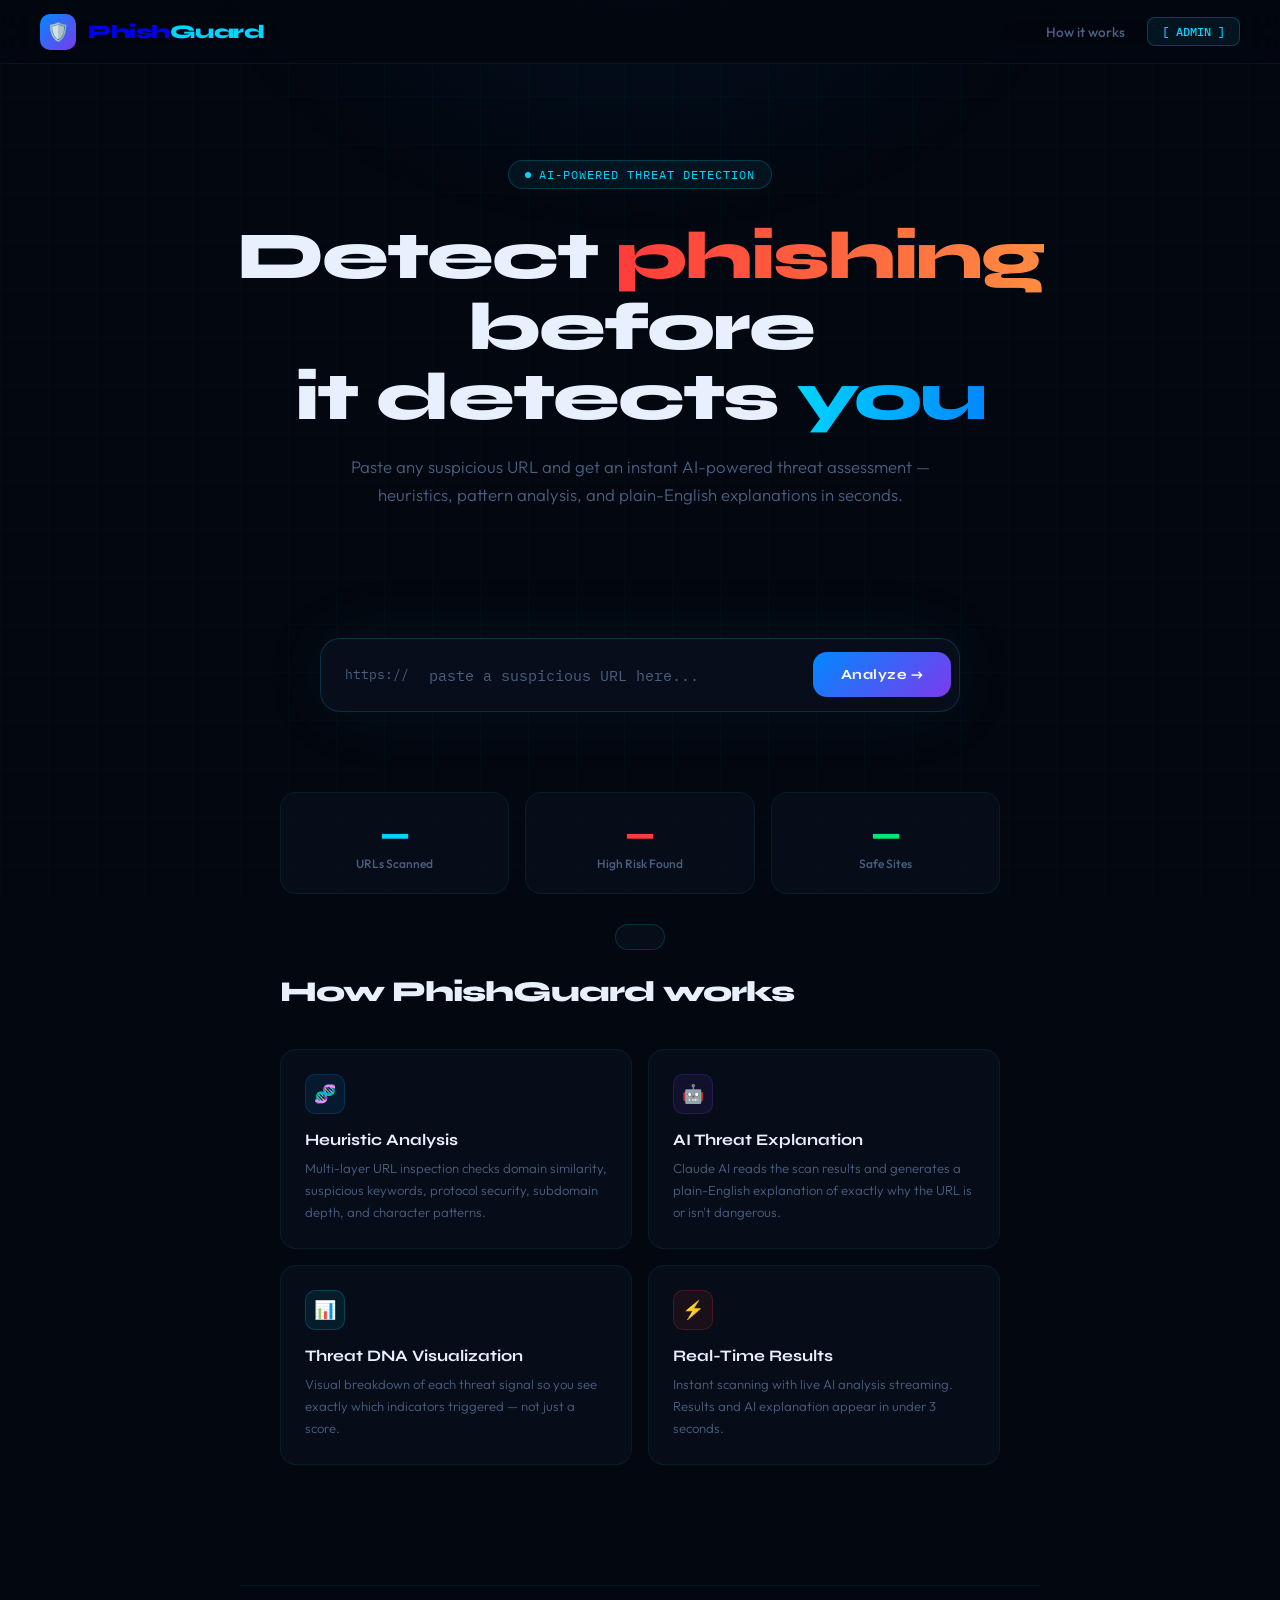
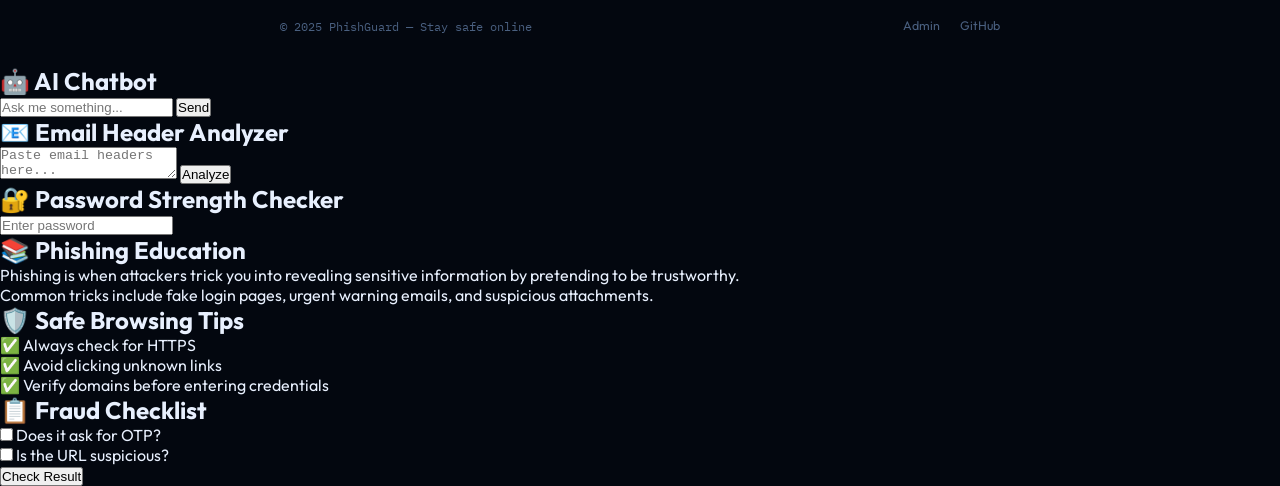
==== commit 84e0252d: "update index" ====
--- a/index.html
+++ b/index.html
@@ -386,5 +386,204 @@
   requestAnimationFrame(update);
 }
 </script>
+<script>
+// --- AI Chatbot ---
+document.getElementById("chatbot-send").addEventListener("click", function() {
+  const input = document.getElementById("chatbot-input").value.trim();
+  const messages = document.getElementById("chatbot-messages");
+  if (!input) return;
+
+  const userMsg = document.createElement("div");
+  userMsg.textContent = "You: " + input;
+  messages.appendChild(userMsg);
+
+  let response = "I'm not sure, but stay cautious.";
+  if (/safe/i.test(input)) response = "Safety depends on context. Always verify the source.";
+  else if (/phishing/i.test(input)) response = "Phishing is a trick to steal your info by pretending to be trustworthy.";
+  else if (/stay safe/i.test(input)) response = "Use HTTPS, avoid unknown links, and double-check domains.";
+
+  const botMsg = document.createElement("div");
+  botMsg.textContent = "AI: " + response;
+  messages.appendChild(botMsg);
+
+  document.getElementById("chatbot-input").value = "";
+});
+
+// --- Email Header Analyzer ---
+document.getElementById("analyze-email").addEventListener("click", function() {
+  const header = document.getElementById("email-header-input").value.toLowerCase();
+  let result = "SAFE";
+
+  if (!header.includes("spf") || !header.includes("dkim")) {
+    result = "SUSPICIOUS: Missing SPF/DKIM";
+  }
+  if (header.includes("xyz") || header.includes("cheap") || header.includes("suspicious.com")) {
+    result = "SUSPICIOUS: Domain looks unsafe";
+  }
+
+  document.getElementById("email-result").textContent = result;
+});
+
+// --- Password Strength Checker ---
+document.getElementById("password-input").addEventListener("input", function() {
+  const pwd = this.value;
+  let score = 0;
+
+  if (pwd.length >= 8) score++;
+  if (/[A-Z]/.test(pwd)) score++;
+  if (/[0-9]/.test(pwd)) score++;
+  if (/[^A-Za-z0-9]/.test(pwd)) score++;
+
+  const bar = document.getElementById("strength-bar");
+  const text = document.getElementById("strength-text");
+
+  if (score <= 1) {
+    bar.style.background = "red"; text.textContent = "Weak";
+  } else if (score === 2) {
+    bar.style.background = "orange"; text.textContent = "Medium";
+  } else {
+    bar.style.background = "green"; text.textContent = "Strong";
+  }
+  bar.style.height = "10px";
+});
+
+// --- Fraud Checklist ---
+document.getElementById("check-fraud").addEventListener("click", function() {
+  const checks = document.querySelectorAll(".fraud-check");
+  let suspicious = false;
+  checks.forEach(c => { if (c.checked) suspicious = true; });
+
+  document.getElementById("fraud-result").textContent = suspicious ? "Likely Scam" : "Seems Safe";
+});
+</script>
+</body>
+<!-- NEW FEATURES START -->
+
+<!-- 🤖 AI Chatbot -->
+<section id="chatbot-section" class="card">
+  <h2>🤖 AI Chatbot</h2>
+  <div id="chatbot-container">
+    <div id="chatbot-messages"></div>
+    <input type="text" id="chatbot-input" placeholder="Ask me something...">
+    <button id="chatbot-send">Send</button>
+  </div>
+</section>
+
+<!-- 📧 Email Header Analyzer -->
+<section id="email-analyzer" class="card">
+  <h2>📧 Email Header Analyzer</h2>
+  <textarea id="email-header-input" placeholder="Paste email headers here..."></textarea>
+  <button id="analyze-email">Analyze</button>
+  <div id="email-result"></div>
+</section>
+
+<!-- 🔐 Password Strength Checker -->
+<section id="password-checker" class="card">
+  <h2>🔐 Password Strength Checker</h2>
+  <input type="password" id="password-input" placeholder="Enter password">
+  <div id="strength-bar"></div>
+  <div id="strength-text"></div>
+</section>
+
+<!-- 📚 Phishing Education -->
+<section id="phishing-education" class="card">
+  <h2>📚 Phishing Education</h2>
+  <p>Phishing is when attackers trick you into revealing sensitive information by pretending to be trustworthy.</p>
+  <p>Common tricks include fake login pages, urgent warning emails, and suspicious attachments.</p>
+</section>
+
+<!-- 🛡️ Safe Browsing Tips -->
+<section id="safe-tips" class="card">
+  <h2>🛡️ Safe Browsing Tips</h2>
+  <ul>
+    <li>✅ Always check for HTTPS</li>
+    <li>✅ Avoid clicking unknown links</li>
+    <li>✅ Verify domains before entering credentials</li>
+  </ul>
+</section>
+
+<!-- 📋 Fraud Checklist -->
+<section id="fraud-checklist" class="card">
+  <h2>📋 Fraud Checklist</h2>
+  <label><input type="checkbox" class="fraud-check"> Does it ask for OTP?</label><br>
+  <label><input type="checkbox" class="fraud-check"> Is the URL suspicious?</label><br>
+  <button id="check-fraud">Check Result</button>
+  <div id="fraud-result"></div>
+</section>
+
+<!-- NEW FEATURES END -->
+
+<!-- ✅ JavaScript Logic -->
+<script>
+// --- AI Chatbot ---
+document.getElementById("chatbot-send").addEventListener("click", function() {
+  const input = document.getElementById("chatbot-input").value.trim();
+  const messages = document.getElementById("chatbot-messages");
+  if (!input) return;
+
+  const userMsg = document.createElement("div");
+  userMsg.textContent = "You: " + input;
+  messages.appendChild(userMsg);
+
+  let response = "I'm not sure, but stay cautious.";
+  if (/safe/i.test(input)) response = "Safety depends on context. Always verify the source.";
+  else if (/phishing/i.test(input)) response = "Phishing is a trick to steal your info by pretending to be trustworthy.";
+  else if (/stay safe/i.test(input)) response = "Use HTTPS, avoid unknown links, and double-check domains.";
+
+  const botMsg = document.createElement("div");
+  botMsg.textContent = "AI: " + response;
+  messages.appendChild(botMsg);
+
+  document.getElementById("chatbot-input").value = "";
+});
+
+// --- Email Header Analyzer ---
+document.getElementById("analyze-email").addEventListener("click", function() {
+  const header = document.getElementById("email-header-input").value.toLowerCase();
+  let result = "SAFE";
+
+  if (!header.includes("spf") || !header.includes("dkim")) {
+    result = "SUSPICIOUS: Missing SPF/DKIM";
+  }
+  if (header.includes("xyz") || header.includes("cheap") || header.includes("suspicious.com")) {
+    result = "SUSPICIOUS: Domain looks unsafe";
+  }
+
+  document.getElementById("email-result").textContent = result;
+});
+
+// --- Password Strength Checker ---
+document.getElementById("password-input").addEventListener("input", function() {
+  const pwd = this.value;
+  let score = 0;
+
+  if (pwd.length >= 8) score++;
+  if (/[A-Z]/.test(pwd)) score++;
+  if (/[0-9]/.test(pwd)) score++;
+  if (/[^A-Za-z0-9]/.test(pwd)) score++;
+
+  const bar = document.getElementById("strength-bar");
+  const text = document.getElementById("strength-text");
+
+  if (score <= 1) {
+    bar.style.background = "red"; text.textContent = "Weak";
+  } else if (score === 2) {
+    bar.style.background = "orange"; text.textContent = "Medium";
+  } else {
+    bar.style.background = "green"; text.textContent = "Strong";
+  }
+  bar.style.height = "10px";
+});
+
+// --- Fraud Checklist ---
+document.getElementById("check-fraud").addEventListener("click", function() {
+  const checks = document.querySelectorAll(".fraud-check");
+  let suspicious = false;
+  checks.forEach(c => { if (c.checked) suspicious = true; });
+
+  document.getElementById("fraud-result").textContent = suspicious ? "Likely Scam" : "Seems Safe";
+});
+</script>
 </body>
 </html>
+
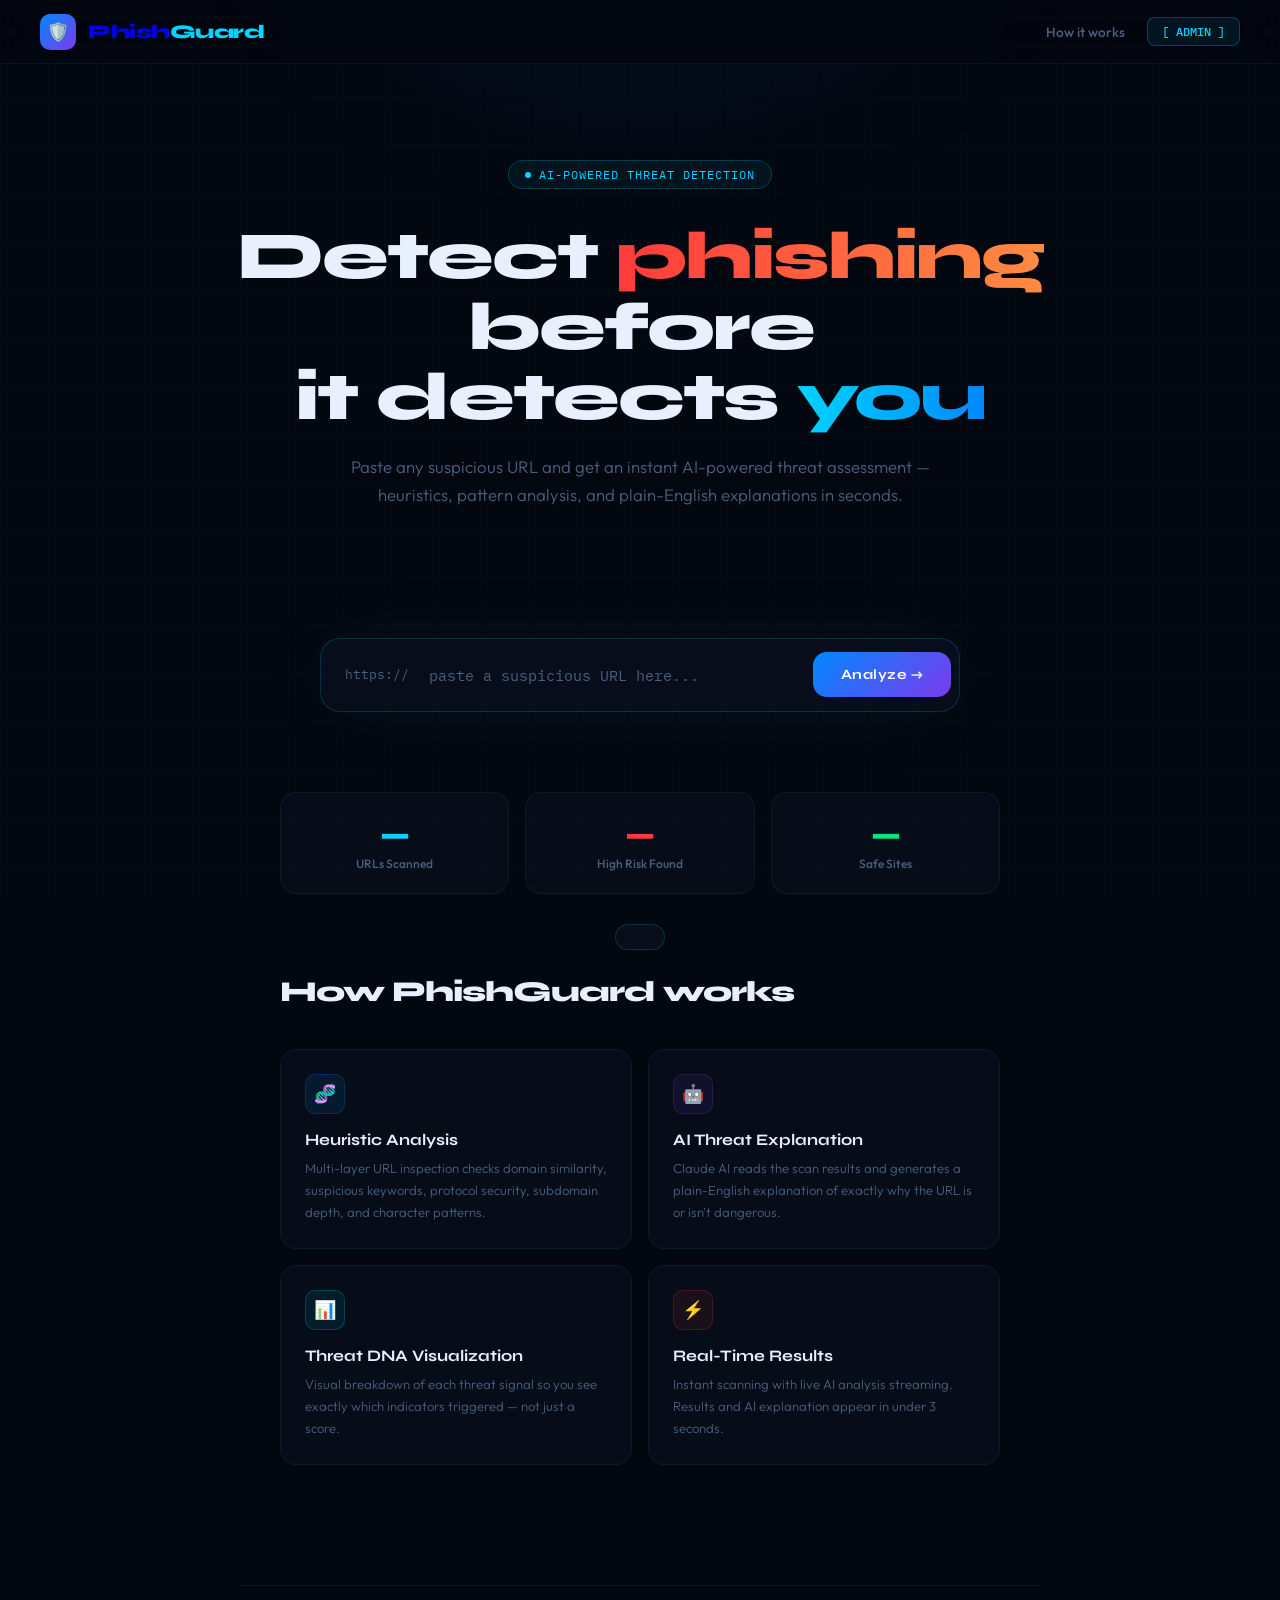
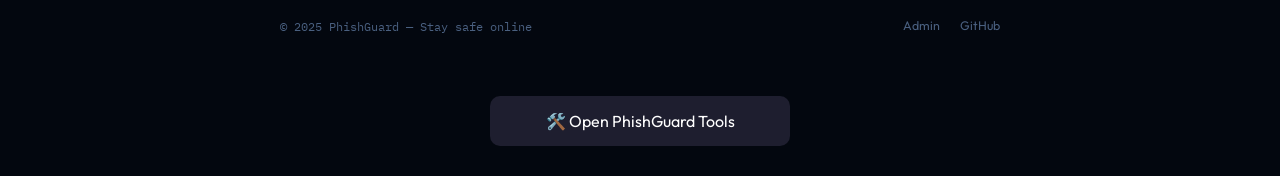
==== commit 0c45d90d: "added another section" ====
--- a/index.html
+++ b/index.html
@@ -386,204 +386,11 @@
   requestAnimationFrame(update);
 }
 </script>
-<script>
-// --- AI Chatbot ---
-document.getElementById("chatbot-send").addEventListener("click", function() {
-  const input = document.getElementById("chatbot-input").value.trim();
-  const messages = document.getElementById("chatbot-messages");
-  if (!input) return;
-
-  const userMsg = document.createElement("div");
-  userMsg.textContent = "You: " + input;
-  messages.appendChild(userMsg);
-
-  let response = "I'm not sure, but stay cautious.";
-  if (/safe/i.test(input)) response = "Safety depends on context. Always verify the source.";
-  else if (/phishing/i.test(input)) response = "Phishing is a trick to steal your info by pretending to be trustworthy.";
-  else if (/stay safe/i.test(input)) response = "Use HTTPS, avoid unknown links, and double-check domains.";
-
-  const botMsg = document.createElement("div");
-  botMsg.textContent = "AI: " + response;
-  messages.appendChild(botMsg);
-
-  document.getElementById("chatbot-input").value = "";
-});
-
-// --- Email Header Analyzer ---
-document.getElementById("analyze-email").addEventListener("click", function() {
-  const header = document.getElementById("email-header-input").value.toLowerCase();
-  let result = "SAFE";
-
-  if (!header.includes("spf") || !header.includes("dkim")) {
-    result = "SUSPICIOUS: Missing SPF/DKIM";
-  }
-  if (header.includes("xyz") || header.includes("cheap") || header.includes("suspicious.com")) {
-    result = "SUSPICIOUS: Domain looks unsafe";
-  }
-
-  document.getElementById("email-result").textContent = result;
-});
-
-// --- Password Strength Checker ---
-document.getElementById("password-input").addEventListener("input", function() {
-  const pwd = this.value;
-  let score = 0;
-
-  if (pwd.length >= 8) score++;
-  if (/[A-Z]/.test(pwd)) score++;
-  if (/[0-9]/.test(pwd)) score++;
-  if (/[^A-Za-z0-9]/.test(pwd)) score++;
-
-  const bar = document.getElementById("strength-bar");
-  const text = document.getElementById("strength-text");
-
-  if (score <= 1) {
-    bar.style.background = "red"; text.textContent = "Weak";
-  } else if (score === 2) {
-    bar.style.background = "orange"; text.textContent = "Medium";
-  } else {
-    bar.style.background = "green"; text.textContent = "Strong";
-  }
-  bar.style.height = "10px";
-});
-
-// --- Fraud Checklist ---
-document.getElementById("check-fraud").addEventListener("click", function() {
-  const checks = document.querySelectorAll(".fraud-check");
-  let suspicious = false;
-  checks.forEach(c => { if (c.checked) suspicious = true; });
-
-  document.getElementById("fraud-result").textContent = suspicious ? "Likely Scam" : "Seems Safe";
-});
-</script>
-</body>
-<!-- NEW FEATURES START -->
-
-<!-- 🤖 AI Chatbot -->
-<section id="chatbot-section" class="card">
-  <h2>🤖 AI Chatbot</h2>
-  <div id="chatbot-container">
-    <div id="chatbot-messages"></div>
-    <input type="text" id="chatbot-input" placeholder="Ask me something...">
-    <button id="chatbot-send">Send</button>
-  </div>
-</section>
-
-<!-- 📧 Email Header Analyzer -->
-<section id="email-analyzer" class="card">
-  <h2>📧 Email Header Analyzer</h2>
-  <textarea id="email-header-input" placeholder="Paste email headers here..."></textarea>
-  <button id="analyze-email">Analyze</button>
-  <div id="email-result"></div>
-</section>
-
-<!-- 🔐 Password Strength Checker -->
-<section id="password-checker" class="card">
-  <h2>🔐 Password Strength Checker</h2>
-  <input type="password" id="password-input" placeholder="Enter password">
-  <div id="strength-bar"></div>
-  <div id="strength-text"></div>
-</section>
-
-<!-- 📚 Phishing Education -->
-<section id="phishing-education" class="card">
-  <h2>📚 Phishing Education</h2>
-  <p>Phishing is when attackers trick you into revealing sensitive information by pretending to be trustworthy.</p>
-  <p>Common tricks include fake login pages, urgent warning emails, and suspicious attachments.</p>
-</section>
-
-<!-- 🛡️ Safe Browsing Tips -->
-<section id="safe-tips" class="card">
-  <h2>🛡️ Safe Browsing Tips</h2>
-  <ul>
-    <li>✅ Always check for HTTPS</li>
-    <li>✅ Avoid clicking unknown links</li>
-    <li>✅ Verify domains before entering credentials</li>
-  </ul>
-</section>
-
-<!-- 📋 Fraud Checklist -->
-<section id="fraud-checklist" class="card">
-  <h2>📋 Fraud Checklist</h2>
-  <label><input type="checkbox" class="fraud-check"> Does it ask for OTP?</label><br>
-  <label><input type="checkbox" class="fraud-check"> Is the URL suspicious?</label><br>
-  <button id="check-fraud">Check Result</button>
-  <div id="fraud-result"></div>
-</section>
-
-<!-- NEW FEATURES END -->
-
-<!-- ✅ JavaScript Logic -->
-<script>
-// --- AI Chatbot ---
-document.getElementById("chatbot-send").addEventListener("click", function() {
-  const input = document.getElementById("chatbot-input").value.trim();
-  const messages = document.getElementById("chatbot-messages");
-  if (!input) return;
-
-  const userMsg = document.createElement("div");
-  userMsg.textContent = "You: " + input;
-  messages.appendChild(userMsg);
-
-  let response = "I'm not sure, but stay cautious.";
-  if (/safe/i.test(input)) response = "Safety depends on context. Always verify the source.";
-  else if (/phishing/i.test(input)) response = "Phishing is a trick to steal your info by pretending to be trustworthy.";
-  else if (/stay safe/i.test(input)) response = "Use HTTPS, avoid unknown links, and double-check domains.";
-
-  const botMsg = document.createElement("div");
-  botMsg.textContent = "AI: " + response;
-  messages.appendChild(botMsg);
-
-  document.getElementById("chatbot-input").value = "";
-});
-
-// --- Email Header Analyzer ---
-document.getElementById("analyze-email").addEventListener("click", function() {
-  const header = document.getElementById("email-header-input").value.toLowerCase();
-  let result = "SAFE";
-
-  if (!header.includes("spf") || !header.includes("dkim")) {
-    result = "SUSPICIOUS: Missing SPF/DKIM";
-  }
-  if (header.includes("xyz") || header.includes("cheap") || header.includes("suspicious.com")) {
-    result = "SUSPICIOUS: Domain looks unsafe";
-  }
-
-  document.getElementById("email-result").textContent = result;
-});
-
-// --- Password Strength Checker ---
-document.getElementById("password-input").addEventListener("input", function() {
-  const pwd = this.value;
-  let score = 0;
-
-  if (pwd.length >= 8) score++;
-  if (/[A-Z]/.test(pwd)) score++;
-  if (/[0-9]/.test(pwd)) score++;
-  if (/[^A-Za-z0-9]/.test(pwd)) score++;
-
-  const bar = document.getElementById("strength-bar");
-  const text = document.getElementById("strength-text");
-
-  if (score <= 1) {
-    bar.style.background = "red"; text.textContent = "Weak";
-  } else if (score === 2) {
-    bar.style.background = "orange"; text.textContent = "Medium";
-  } else {
-    bar.style.background = "green"; text.textContent = "Strong";
-  }
-  bar.style.height = "10px";
-});
-
-// --- Fraud Checklist ---
-document.getElementById("check-fraud").addEventListener("click", function() {
-  const checks = document.querySelectorAll(".fraud-check");
-  let suspicious = false;
-  checks.forEach(c => { if (c.checked) suspicious = true; });
-
-  document.getElementById("fraud-result").textContent = suspicious ? "Likely Scam" : "Seems Safe";
-});
-</script>
+<a href="tools.html" class="card" style="display:block; text-align:center; margin:30px auto; background:#1e1e2f; color:#fff; padding:15px; border-radius:10px; max-width:300px; text-decoration:none;">
+  🛠️ Open PhishGuard Tools
+</a>
 </body>
 </html>
 
+
+
